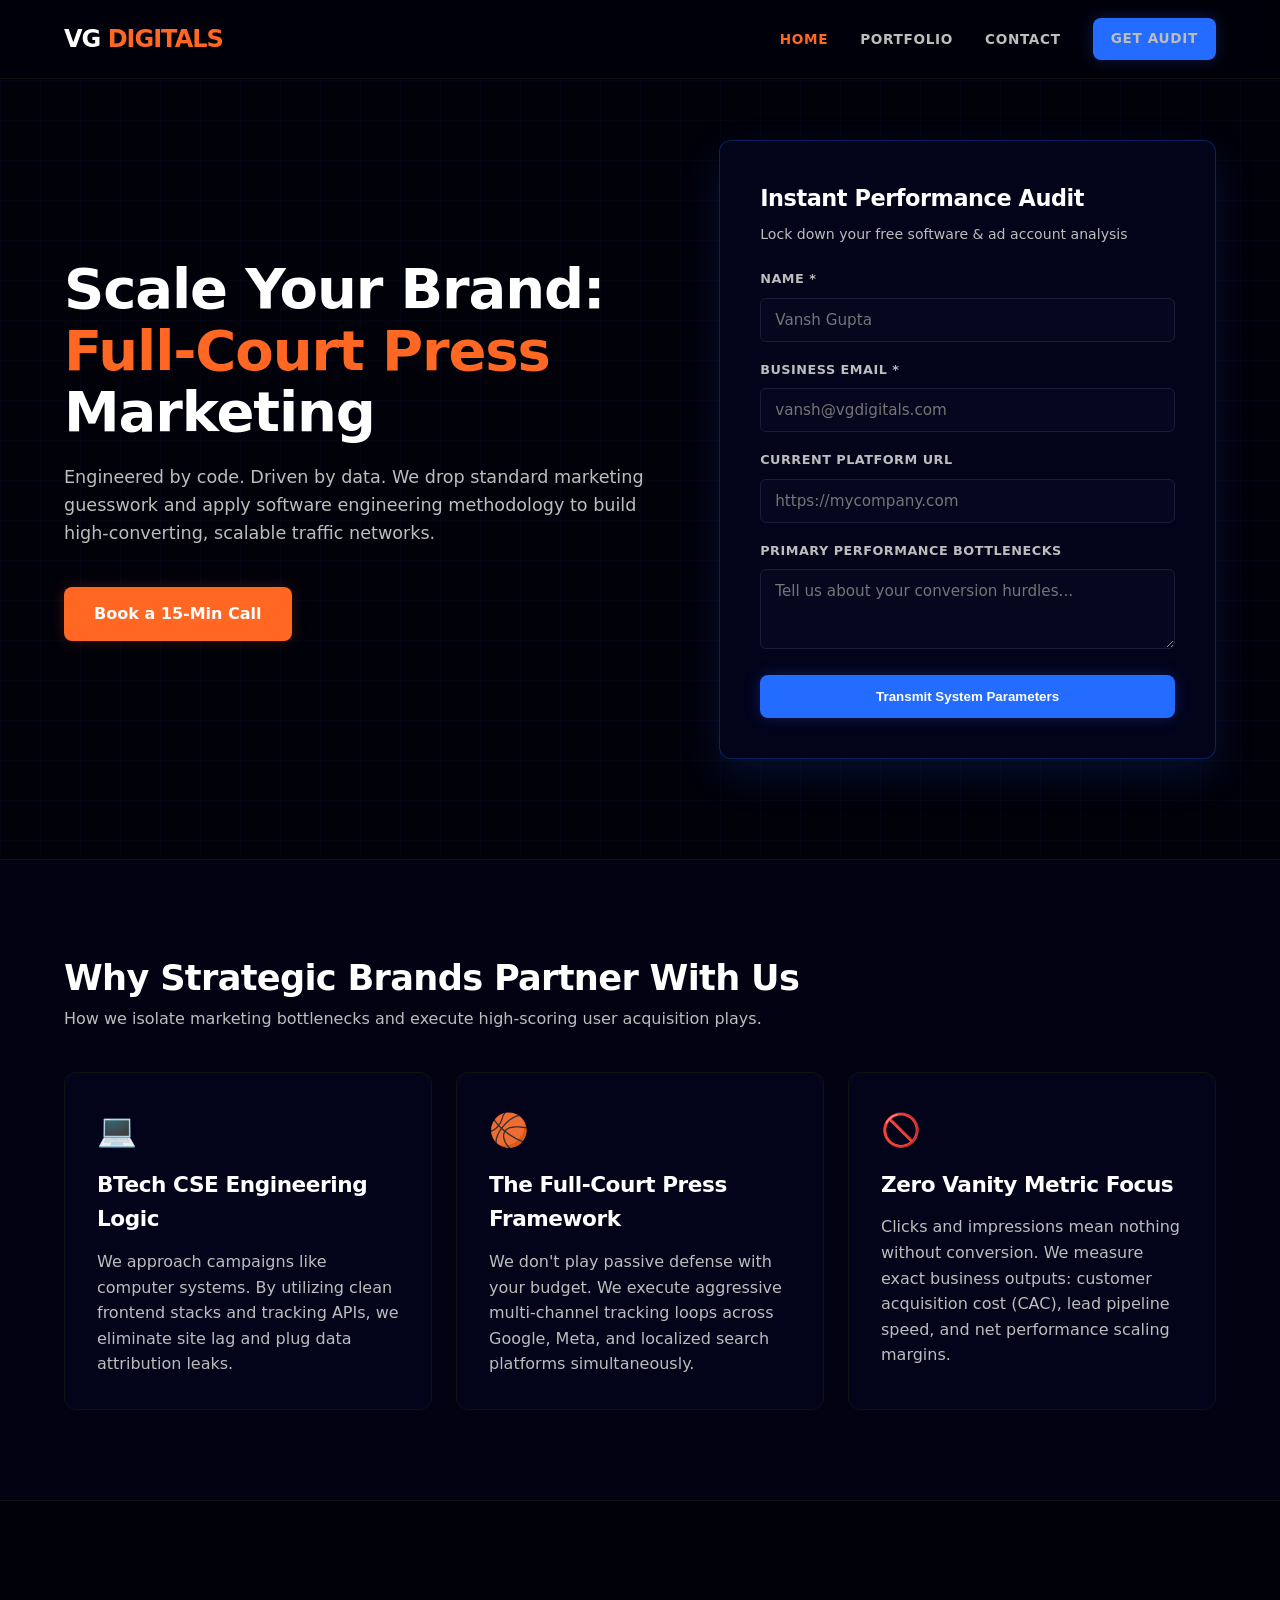
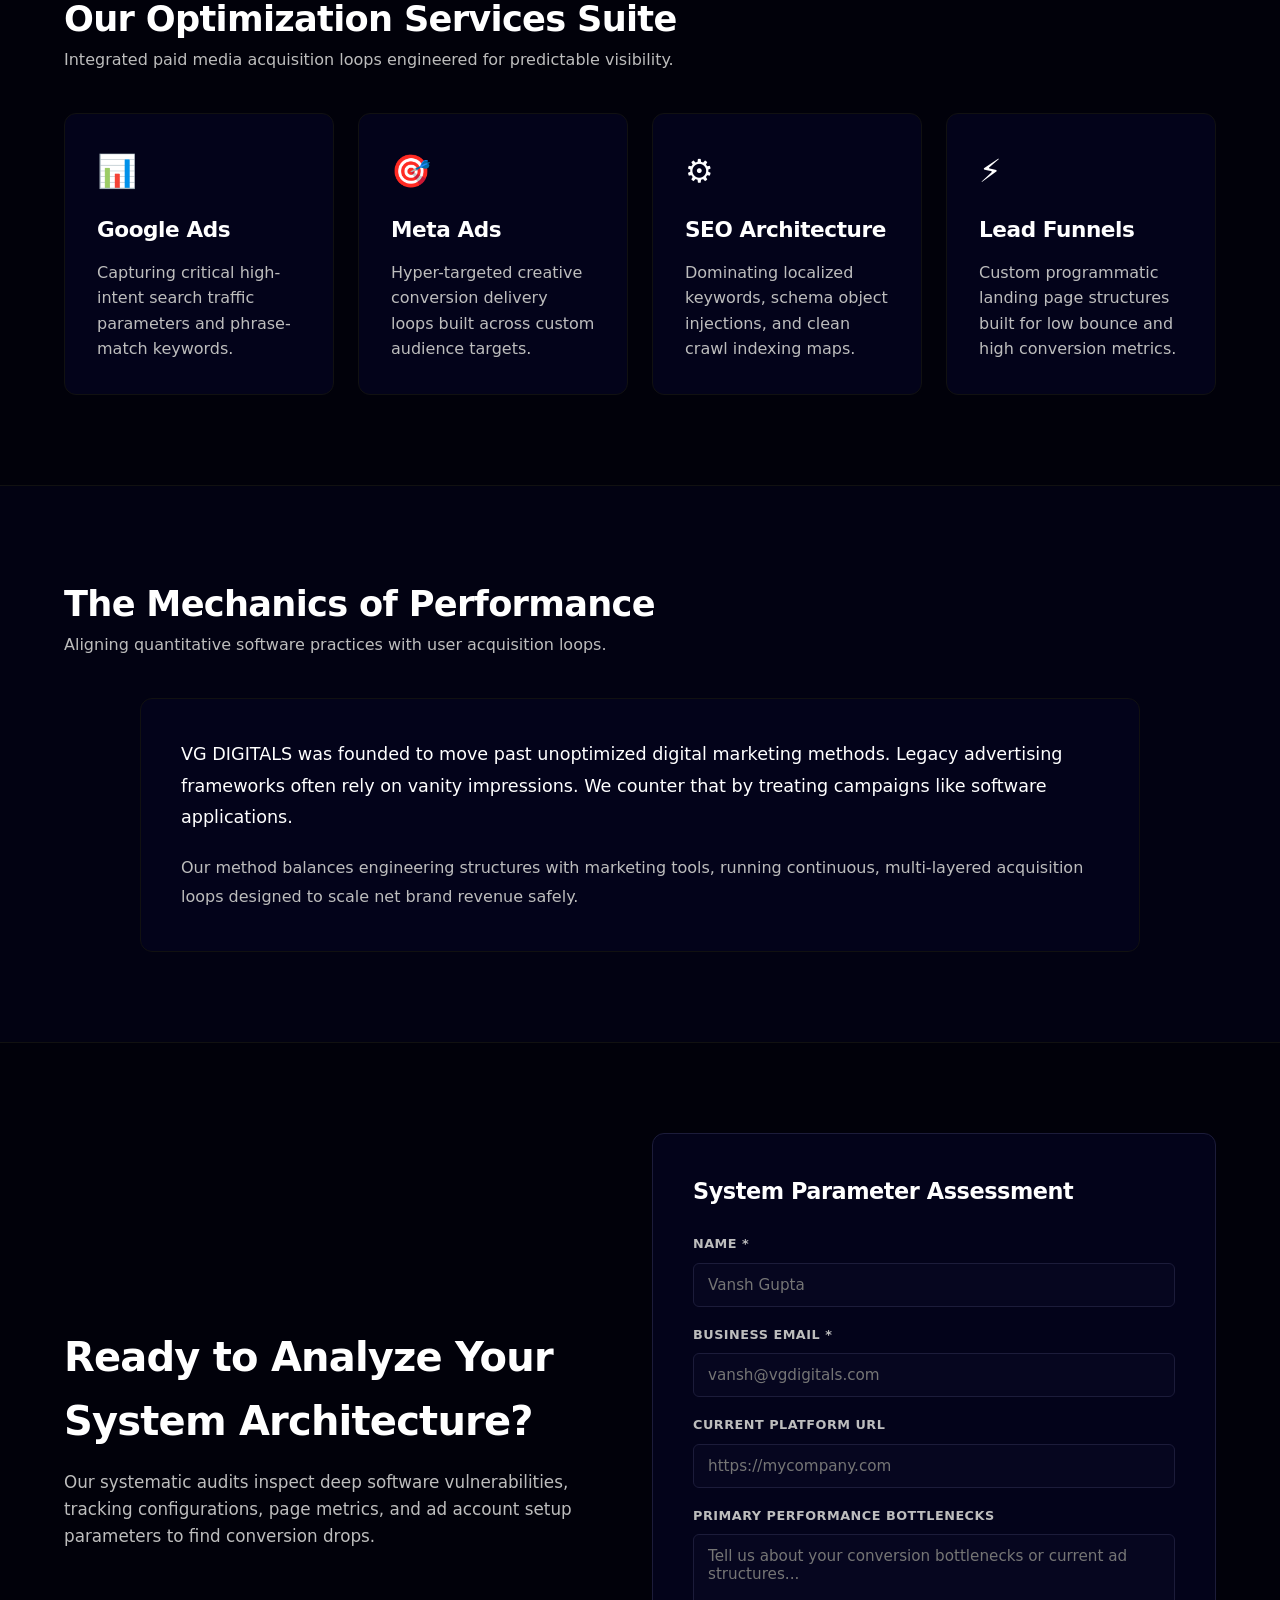
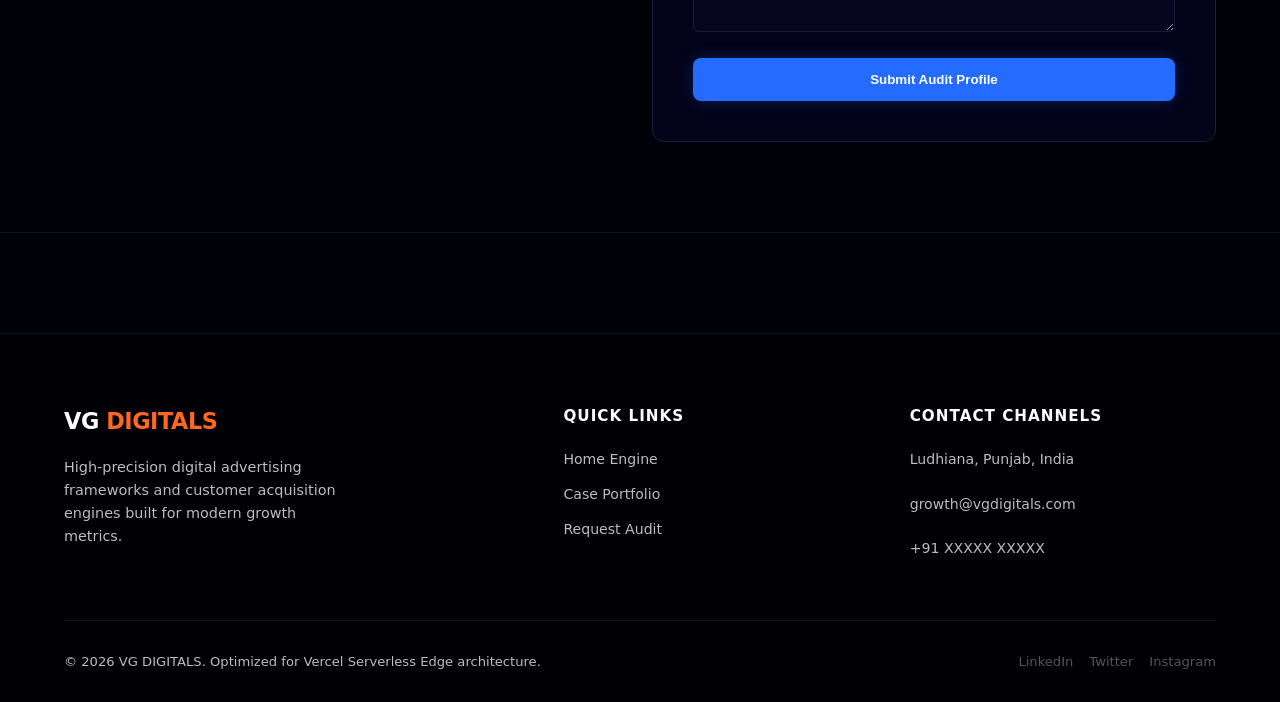
==== index.html @ b2f84795 "Initial file setup" ====
<!DOCTYPE html>
<html lang="en">
<head>
    <meta charset="UTF-8">
    <meta name="viewport" content="width=device-width, initial-scale=1.0">
    <title>VG DIGITALS | Performance Marketing & Engineering Specialists</title>
    <link rel="stylesheet" href="style.css">
</head>
<body>

    <header class="main-header">
        <div class="container navbar">
            <a href="index.html" class="logo">VG <span>DIGITALS</span></a>
            <nav>
                <ul class="nav-links">
                    <li><a href="index.html" class="active">HOME</a></li>
                    <li><a href="portfolio.html">PORTFOLIO</a></li>
                    <li><a href="contact.html">CONTACT</a></li>
                    <li><a href="contact.html" class="btn btn-primary" style="padding: 8px 16px;">GET AUDIT</a></li>
                </ul>
            </nav>
            <button class="burger-menu" aria-label="Toggle Navigation">
                <span></span><span></span><span></span>
            </button>
        </div>
    </header>

    <main class="hero-section">
        <div class="court-grid-lines"></div>
        <div class="container hero-grid">
            <div class="hero-text">
                <h1>Scale Your Brand: <span>Full-Court Press</span> Marketing</h1>
                <p>
                    Engineered by code. Driven by data. We drop standard marketing guesswork and apply software engineering methodology to build high-converting, scalable traffic networks.
                </p>
                <div class="hero-actions">
                    <a href="contact.html" class="btn btn-secondary">Book a 15-Min Call</a>
                </div>
            </div>
            
            <div class="form-box hero-form-card">
                <div class="form-header">
                    <h3>Instant Performance Audit</h3>
                    <p>Lock down your free software & ad account analysis</p>
                </div>
                <form action="#" method="POST" class="audit-form-element">
                    <div class="form-group">
                        <label>Name *</label>
                        <input type="text" required placeholder="Vansh Gupta">
                    </div>
                    <div class="form-group">
                        <label>Business Email *</label>
                        <input type="email" required placeholder="vansh@vgdigitals.com">
                    </div>
                    <div class="form-group">
                        <label>Current Platform URL</label>
                        <input type="url" placeholder="https://mycompany.com">
                    </div>
                    <div class="form-group">
                        <label>Primary Performance Bottlenecks</label>
                        <textarea rows="3" placeholder="Tell us about your conversion hurdles..."></textarea>
                    </div>
                    <button type="submit" class="btn btn-primary" style="width:100%;">Transmit System Parameters</button>
                </form>
            </div>
        </div>
    </main>

    <section class="home-overview-section">
        <div class="container">
            <div class="section-headline-block">
                <div>
                    <h2>Why Strategic Brands Partner With Us</h2>
                    <p>How we isolate marketing bottlenecks and execute high-scoring user acquisition plays.</p>
                </div>
            </div>
            <div class="grid-3">
                <div class="preview-card">
                    <div style="font-size:2rem; margin-bottom:12px;">💻</div>
                    <h3>BTech CSE Engineering Logic</h3>
                    <p>We approach campaigns like computer systems. By utilizing clean frontend stacks and tracking APIs, we eliminate site lag and plug data attribution leaks.</p>
                </div>
                <div class="preview-card">
                    <div style="font-size:2rem; margin-bottom:12px;">🏀</div>
                    <h3>The Full-Court Press Framework</h3>
                    <p>We don't play passive defense with your budget. We execute aggressive multi-channel tracking loops across Google, Meta, and localized search platforms simultaneously.</p>
                </div>
                <div class="preview-card">
                    <div style="font-size:2rem; margin-bottom:12px;">🚫</div>
                    <h3>Zero Vanity Metric Focus</h3>
                    <p>Clicks and impressions mean nothing without conversion. We measure exact business outputs: customer acquisition cost (CAC), lead pipeline speed, and net performance scaling margins.</p>
                </div>
            </div>
        </div>
    </section>

    <section class="home-overview-section" style="background-color: #01010A;">
        <div class="container">
            <div class="section-headline-block">
                <div>
                    <h2>Our Optimization Services Suite</h2>
                    <p>Integrated paid media acquisition loops engineered for predictable visibility.</p>
                </div>
            </div>
            <div class="grid-4">
                <div class="preview-card">
                    <div style="font-size: 2rem; margin-bottom: 16px;">📊</div>
                    <h3>Google Ads</h3>
                    <p>Capturing critical high-intent search traffic parameters and phrase-match keywords.</p>
                </div>
                <div class="preview-card">
                    <div style="font-size: 2rem; margin-bottom: 16px;">🎯</div>
                    <h3>Meta Ads</h3>
                    <p>Hyper-targeted creative conversion delivery loops built across custom audience targets.</p>
                </div>
                <div class="preview-card">
                    <div style="font-size: 2rem; margin-bottom: 16px;">⚙️</div>
                    <h3>SEO Architecture</h3>
                    <p>Dominating localized keywords, schema object injections, and clean crawl indexing maps.</p>
                </div>
                <div class="preview-card">
                    <div style="font-size: 2rem; margin-bottom: 16px;">⚡</div>
                    <h3>Lead Funnels</h3>
                    <p>Custom programmatic landing page structures built for low bounce and high conversion metrics.</p>
                </div>
            </div>
        </div>
    </section>

    <section class="home-overview-section">
        <div class="container">
            <div class="section-headline-block">
                <div>
                    <h2>The Mechanics of Performance</h2>
                    <p>Aligning quantitative software practices with user acquisition loops.</p>
                </div>
            </div>
            <div class="preview-card" style="max-width:1000px; margin:0 auto; padding:40px; line-height:1.8;">
                <p style="margin-bottom:20px; color:#fff; font-size:1.1rem;">VG DIGITALS was founded to move past unoptimized digital marketing methods. Legacy advertising frameworks often rely on vanity impressions. We counter that by treating campaigns like software applications.</p>
                <p style="margin-bottom:0;">Our method balances engineering structures with marketing tools, running continuous, multi-layered acquisition loops designed to scale net brand revenue safely.</p>
            </div>
        </div>
    </section>

    <section class="home-overview-section" style="background-color: #01010A; border-bottom: 1px solid #111;">
        <div class="container grid-2" style="align-items: center;">
            <div>
                <h2 style="font-size: 2.5rem; margin-bottom: 16px;">Ready to Analyze Your System Architecture?</h2>
                <p style="font-size: 1.05rem;">Our systematic audits inspect deep software vulnerabilities, tracking configurations, page metrics, and ad account setup parameters to find conversion drops.</p>
            </div>
            <div class="form-box">
                <div class="form-header" style="margin-bottom: 24px;">
                    <h3>System Parameter Assessment</h3>
                </div>
                <form action="#" method="POST" class="audit-form-element">
                    <div class="form-group"><label>Name *</label><input type="text" required placeholder="Vansh Gupta"></div>
                    <div class="form-group"><label>Business Email *</label><input type="email" required placeholder="vansh@vgdigitals.com"></div>
                    <div class="form-group"><label>Current Platform URL</label><input type="url" placeholder="https://mycompany.com"></div>
                    <div class="form-group"><label>Primary Performance Bottlenecks</label><textarea rows="4" placeholder="Tell us about your conversion bottlenecks or current ad structures..."></textarea></div>
                    <button type="submit" class="btn btn-primary" style="width:100%;">Submit Audit Profile</button>
                </form>
            </div>
        </div>
    </section>

    <footer class="main-footer">
        <div class="container">
            <div class="footer-grid">
                <div class="footer-brand">
                    <h3>VG <span>DIGITALS</span></h3>
                    <p>High-precision digital advertising frameworks and customer acquisition engines built for modern growth metrics.</p>
                </div>
                <div class="footer-col">
                    <h4>Quick Links</h4>
                    <ul>
                        <li><a href="index.html">Home Engine</a></li>
                        <li><a href="portfolio.html">Case Portfolio</a></li>
                        <li><a href="contact.html">Request Audit</a></li>
                    </ul>
                </div>
                <div class="footer-col">
                    <h4>Contact Channels</h4>
                    <ul class="footer-contact-info">
                        <li>Ludhiana, Punjab, India</li>
                        <li>growth@vgdigitals.com</li>
                        <li>+91 XXXXX XXXXX</li>
                    </ul>
                </div>
            </div>
            <div class="footer-bottom">
                <p>&copy; 2026 VG DIGITALS. Optimized for Vercel Serverless Edge architecture.</p>
                <div class="footer-socials">
                    <a href="#">LinkedIn</a>
                    <a href="#">Twitter</a>
                    <a href="#">Instagram</a>
                </div>
            </div>
        </div>
    </footer>

    <script src="script.js"></script>
</body>
</html>
---- style.css ----
/* --- VG DIGITALS | GLOBAL DESIGN SYSTEM & COURT GRID ARCHITECTURE --- */
*, *::before, *::after { box-sizing: border-box; margin: 0; padding: 0; }
html { font-size: 16px; scroll-behavior: smooth; }
body { 
    font-family: 'Inter', system-ui, -apple-system, sans-serif; 
    background-color: #01010A; 
    color: #FFFFFF; 
    line-height: 1.6; 
    overflow-x: hidden;
    padding-top: 80px;
}
.container { max-width: 1200px; margin: 0 auto; padding: 0 24px; }
ul { list-style: none; }
a { text-decoration: none; color: inherit; transition: all 0.3s ease; }

:root { 
    --primary-orange: #FF6723; 
    --primary-blue: #236CFF; 
    --dark-blue: #020212; 
    --light-gray: #BDBDBD; 
    --card-bg: #03031A; 
    --glow-orange: rgba(255, 103, 35, 0.2);
    --glow-blue: rgba(35, 108, 255, 0.25);
}

/* Global Typography & UI Controls */
h1, h2, h3, h4 { font-weight: 700; color: #fff; letter-spacing: -0.02em; }
.page-title { font-size: 2.8rem; text-align: center; margin-bottom: 10px; text-transform: uppercase; letter-spacing: -1px; }
.page-title span { color: var(--primary-orange); }
.page-subtitle { font-size: 1.1rem; text-align: center; color: var(--light-gray); margin-bottom: 50px; }
p { color: var(--light-gray); }

.btn { display: inline-flex; align-items: center; justify-content: center; padding: 12px 28px; border-radius: 8px; font-weight: 600; text-align: center; border: 2px solid transparent; transition: all 0.3s ease; cursor: pointer; }
.btn-primary { background-color: var(--primary-blue); color: #fff; box-shadow: 0 0 15px var(--glow-blue); }
.btn-primary:hover { background-color: transparent; border-color: var(--primary-blue); color: var(--primary-blue); transform: translateY(-2px); }
.btn-secondary { background-color: var(--primary-orange); color: #fff; box-shadow: 0 0 15px var(--glow-orange); }
.btn-secondary:hover { background-color: transparent; border-color: var(--primary-orange); color: var(--primary-orange); transform: translateY(-2px); }

/* Navigation Architecture */
.main-header { background-color: rgba(1, 1, 10, 0.9); padding: 18px 0; position: fixed; width: 100%; top: 0; left: 0; z-index: 1000; border-bottom: 1px solid #111; backdrop-filter: blur(10px); }
.navbar { display: flex; justify-content: space-between; align-items: center; }
.logo { font-size: 1.5rem; font-weight: 800; letter-spacing: -1px; }
.logo span { color: var(--primary-orange); }
.nav-links { display: flex; gap: 32px; align-items: center; }
.nav-links li a { font-size: 0.85rem; font-weight: 600; color: var(--light-gray); letter-spacing: 0.05em; }
.nav-links li a:hover, .nav-links li a.active { color: var(--primary-orange); }
.burger-menu { display: none; background: none; border: none; cursor: pointer; padding: 5px; z-index: 1001; }
.burger-menu span { display: block; width: 25px; height: 2px; background-color: #fff; margin: 6px 0; transition: 0.3s; }

/* Dynamic Layout Grids */
.grid-2 { display: grid; grid-template-columns: repeat(2, 1fr); gap: 24px; }
.grid-3 { display: grid; grid-template-columns: repeat(3, 1fr); gap: 24px; }
.grid-4 { display: grid; grid-template-columns: repeat(4, 1fr); gap: 24px; }

/* Interactive Structural Cards */
.preview-card { background-color: var(--card-bg); padding: 32px; border-radius: 12px; border: 1px solid #111; transition: all 0.3s ease; position: relative; overflow: hidden; }
.preview-card:hover { border-color: var(--primary-orange); transform: translateY(-4px); box-shadow: 0 10px 30px rgba(0,0,0,0.5); }
.preview-card h3 { font-size: 1.35rem; margin-bottom: 12px; }

/* Hero Layout & Grid Line Systems */
.hero-section { padding: 60px 0 100px; position: relative; min-height: 80vh; display: flex; align-items: center; }
.hero-grid { display: grid; grid-template-columns: 1.1fr 0.9fr; gap: 48px; align-items: center; }
.hero-text h1 { font-size: 3.5rem; line-height: 1.1; margin-bottom: 20px; }
.hero-text h1 span { color: var(--primary-orange); }
.hero-text p { margin-bottom: 40px; font-size: 1.1rem; }
.hero-actions { display: flex; gap: 16px; }

.court-grid-lines {
    position: absolute; top: 0; left: 0; width: 100%; height: 100%;
    background-image: linear-gradient(rgba(35, 108, 255, 0.03) 1px, transparent 1px), linear-gradient(90deg, rgba(35, 108, 255, 0.03) 1px, transparent 1px);
    background-size: 40px 40px; z-index: -1;
}

/* Embedded Form Box Modifications */
.form-box { background: var(--card-bg); padding: 40px; border-radius: 12px; border: 1px solid #1c1c3a; }
.hero-form-card { box-shadow: 0 15px 40px rgba(35, 108, 255, 0.15); border-color: rgba(35, 108, 255, 0.3); }
.form-header { margin-bottom: 24px; }
.form-header h3 { font-size: 1.4rem; margin-bottom: 6px; color: #fff; }
.form-header p { font-size: 0.88rem; color: var(--light-gray); }
.form-group { margin-bottom: 18px; }
.form-group label { display: block; font-size: 0.8rem; font-weight: 600; margin-bottom: 8px; color: var(--light-gray); text-transform: uppercase; letter-spacing: 0.5px; }
.form-group input, .form-group textarea { width: 100%; padding: 12px 14px; background: #06061f; border: 1px solid #1c1c3a; border-radius: 6px; color: #fff; font-family: inherit; font-size: 0.95rem; transition: all 0.3s; }
.form-group input:focus, .form-group textarea:focus { outline: none; border-color: var(--primary-orange); box-shadow: 0 0 10px rgba(255,103,35,0.2); }

/* Home Overview Context Sections */
.home-overview-section { padding: 90px 0; background-color: #020212; border-top: 1px solid #111; }
.section-headline-block { display: flex; justify-content: space-between; align-items: flex-end; margin-bottom: 40px; }
.section-headline-block h2 { font-size: 2.2rem; }

/* Portfolio Custom Grid Layouts */
.about-me-layout { display: grid; grid-template-columns: 0.8fr 1.2fr; gap: 48px; margin-top: 40px; }
.skills-container { margin-top: 24px; }
.skill-category { margin-bottom: 16px; }
.skill-category h4 { color: var(--primary-orange); font-size: 0.9rem; text-transform: uppercase; margin-bottom: 8px; }
.skill-tags { display: flex; flex-wrap: wrap; gap: 8px; }
.skill-tags span { background: #0A0A26; border: 1px solid #1c1c4a; padding: 6px 14px; border-radius: 6px; font-size: 0.82rem; font-weight: 500; color: #fff; }
.img-placeholder { width: 100%; height: 220px; background: linear-gradient(135deg, #050522 0%, #02020a 100%); display: flex; align-items: center; justify-content: center; font-size: 0.85rem; color: #555; border-bottom: 1px solid #111; font-weight: bold; text-transform: uppercase; }

/* --- GLOBAL FOOTER ARCHITECTURE --- */
.main-footer { background-color: #000005; padding: 70px 0 30px 0; border-top: 1px solid #111; margin-top: 100px; font-size: 0.9rem; }
.footer-grid { display: grid; grid-template-columns: 1.5fr 1fr 1fr; gap: 40px; padding-bottom: 50px; border-bottom: 1px solid #111; }
.footer-brand h3 { font-size: 1.4rem; margin-bottom: 16px; }
.footer-brand h3 span { color: var(--primary-orange); }
.footer-brand p { color: var(--light-gray); font-size: 0.9rem; max-width: 280px; }
.footer-col h4 { font-size: 0.95rem; text-transform: uppercase; letter-spacing: 1px; color: #fff; margin-bottom: 20px; font-weight: 600; }
.footer-col ul { display: flex; flex-direction: column; gap: 12px; }
.footer-col ul li a { color: var(--light-gray); font-size: 0.88rem; }
.footer-col ul li a:hover { color: var(--primary-orange); padding-left: 4px; }
.footer-contact-info li { color: var(--light-gray); font-size: 0.88rem; margin-bottom: 10px; }
.footer-bottom { padding-top: 30px; display: flex; justify-content: space-between; align-items: center; flex-wrap: wrap; gap: 16px; color: #555; font-size: 0.82rem; }
.footer-socials { display: flex; gap: 16px; }
.footer-socials a { color: #555; }
.footer-socials a:hover { color: var(--primary-orange); }

/* Responsive Media Breakdown */
@media (max-width: 968px) {
    .burger-menu { display: block; }
    .nav-links { display: none; flex-direction: column; position: fixed; top: 70px; left: 0; width: 100%; height: calc(100vh - 70px); background: #01010A; padding: 40px; gap: 30px; border-top: 1px solid #111; z-index: 999; }
    .nav-links.open { display: flex; }
    .hero-grid, .grid-4, .grid-3, .grid-2, .footer-grid, .about-me-layout { grid-template-columns: 1fr; gap: 32px; }
    .hero-text { text-align: center; }
    .hero-actions { justify-content: center; }
    .hero-text h1 { font-size: 2.5rem; }
}
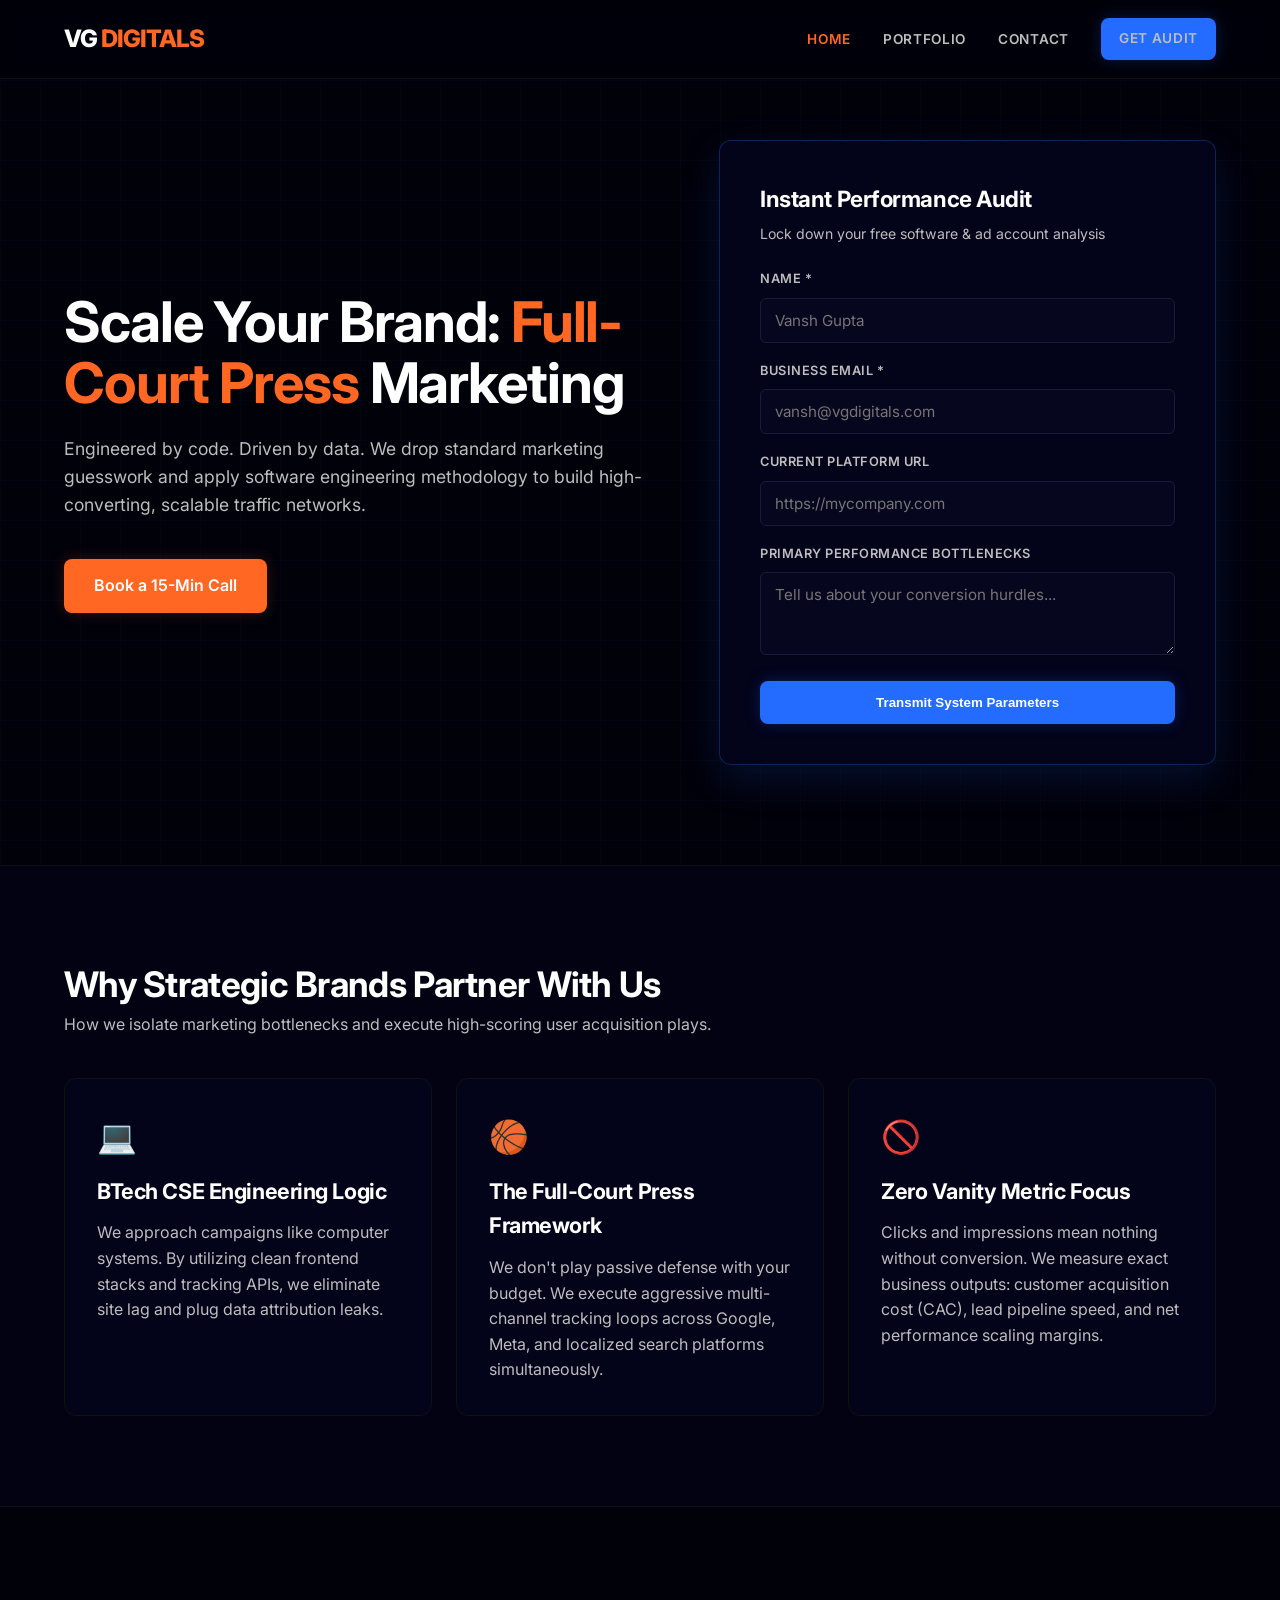
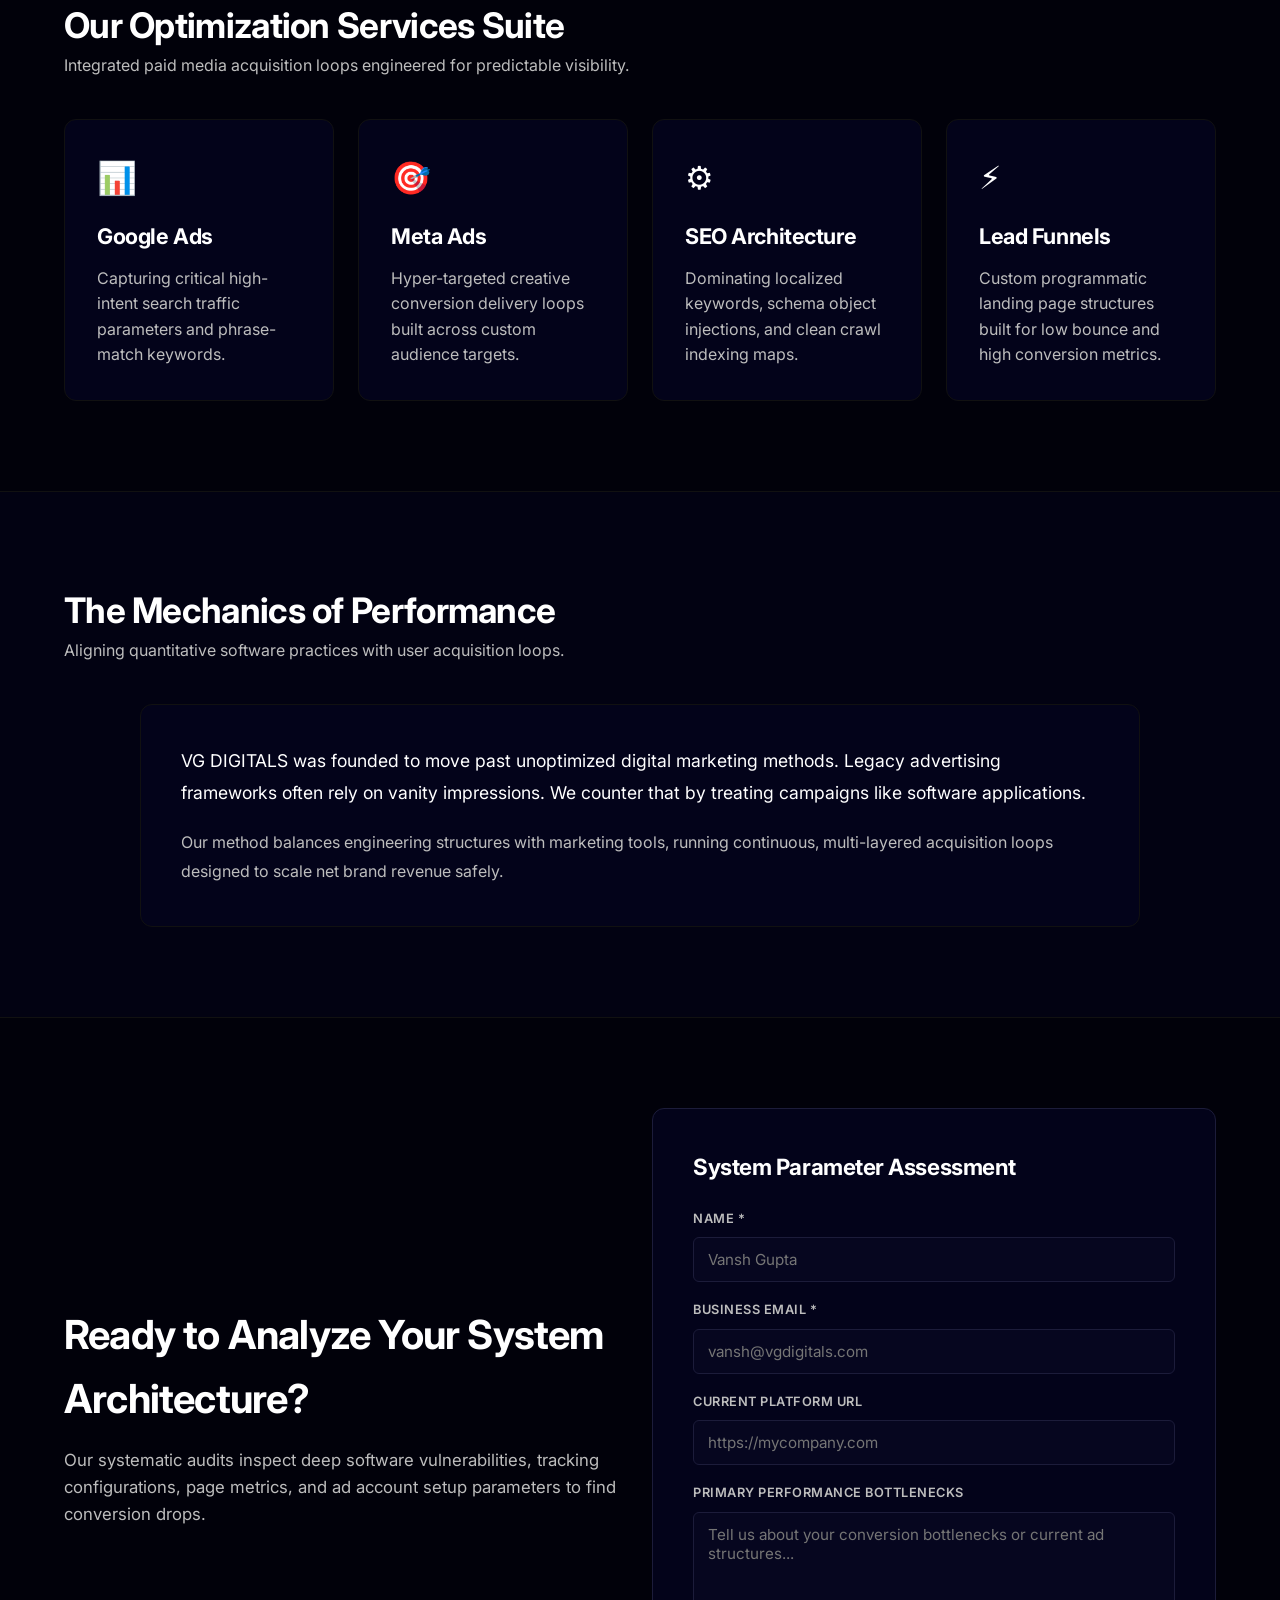
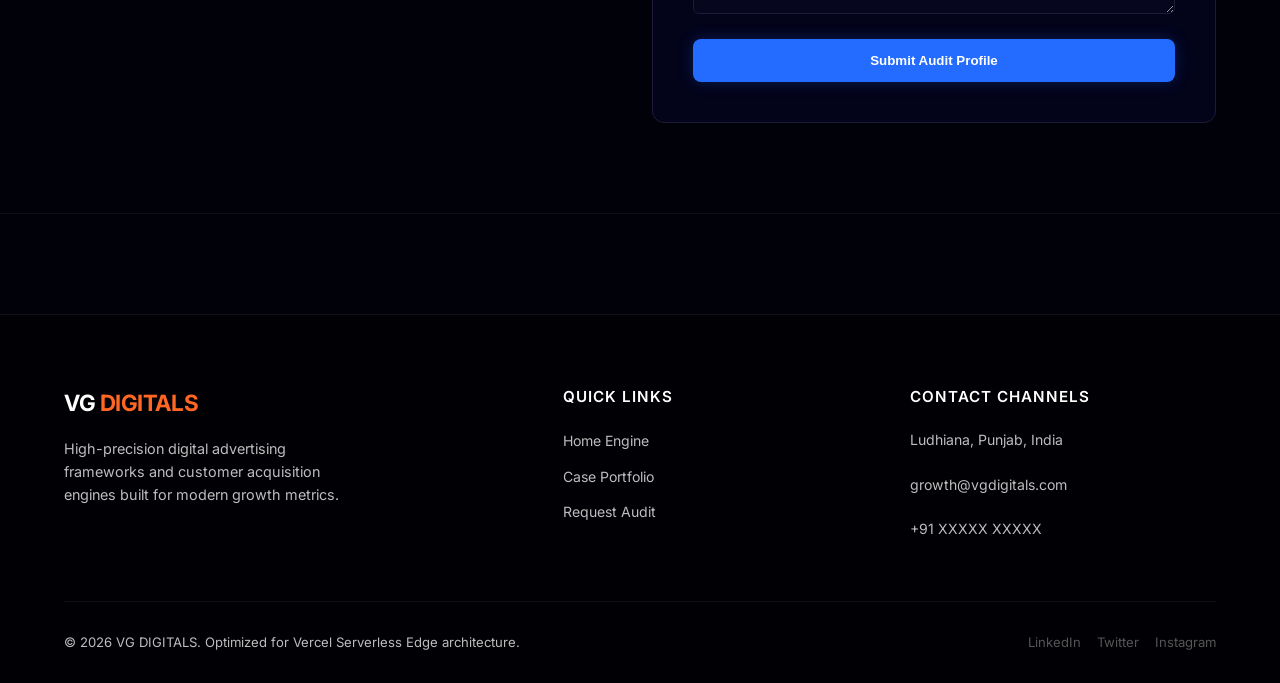
==== commit 1fd31864: "Update index.html" ====
--- a/index.html
+++ b/index.html
@@ -4,6 +4,24 @@
     <meta charset="UTF-8">
     <meta name="viewport" content="width=device-width, initial-scale=1.0">
     <title>VG DIGITALS | Performance Marketing & Engineering Specialists</title>
+    <meta name="description" content="VG DIGITALS delivers high-precision Google Ads, Meta Ads, Technical SEO, and Lead Gen funnels engineered with a BTech CSE mindset. Based in Ludhiana, Punjab.">
+    <meta name="keywords" content="performance marketing, Google Ads, Meta Ads, SEO, lead generation, digital marketing agency Ludhiana">
+    <meta name="author" content="Vansh Gupta — VG DIGITALS">
+    <meta name="robots" content="index, follow">
+    <link rel="canonical" href="https://vgdigitals.com/">
+    <meta property="og:type" content="website">
+    <meta property="og:title" content="VG DIGITALS | Full-Court Press Performance Marketing">
+    <meta property="og:description" content="Scale your brand with engineered ad systems, conversion funnels, and technical SEO. No vanity metrics — only results.">
+    <meta property="og:url" content="https://vgdigitals.com/">
+    <meta property="og:site_name" content="VG DIGITALS">
+    <meta property="og:locale" content="en_IN">
+    <meta name="twitter:card" content="summary_large_image">
+    <meta name="twitter:title" content="VG DIGITALS | Full-Court Press Performance Marketing">
+    <meta name="twitter:description" content="Scale your brand with engineered ad systems, conversion funnels, and technical SEO. No vanity metrics — only results.">
+    <script type="application/ld+json">{"@context":"https://schema.org","@type":"ProfessionalService","name":"VG DIGITALS","url":"https://vgdigitals.com","areaServed":"IN","address":{"@type":"PostalAddress","addressLocality":"Ludhiana","addressRegion":"Punjab","addressCountry":"IN"},"email":"growth@vgdigitals.com"}</script>
+    <link rel="preconnect" href="https://fonts.googleapis.com">
+    <link rel="preconnect" href="https://fonts.gstatic.com" crossorigin>
+    <link href="https://fonts.googleapis.com/css2?family=Inter:wght@400;500;600;700;800&display=swap" rel="stylesheet">
     <link rel="stylesheet" href="style.css">
 </head>
 <body>
@@ -200,4 +218,4 @@
 
     <script src="script.js"></script>
 </body>
-</html>+</html>
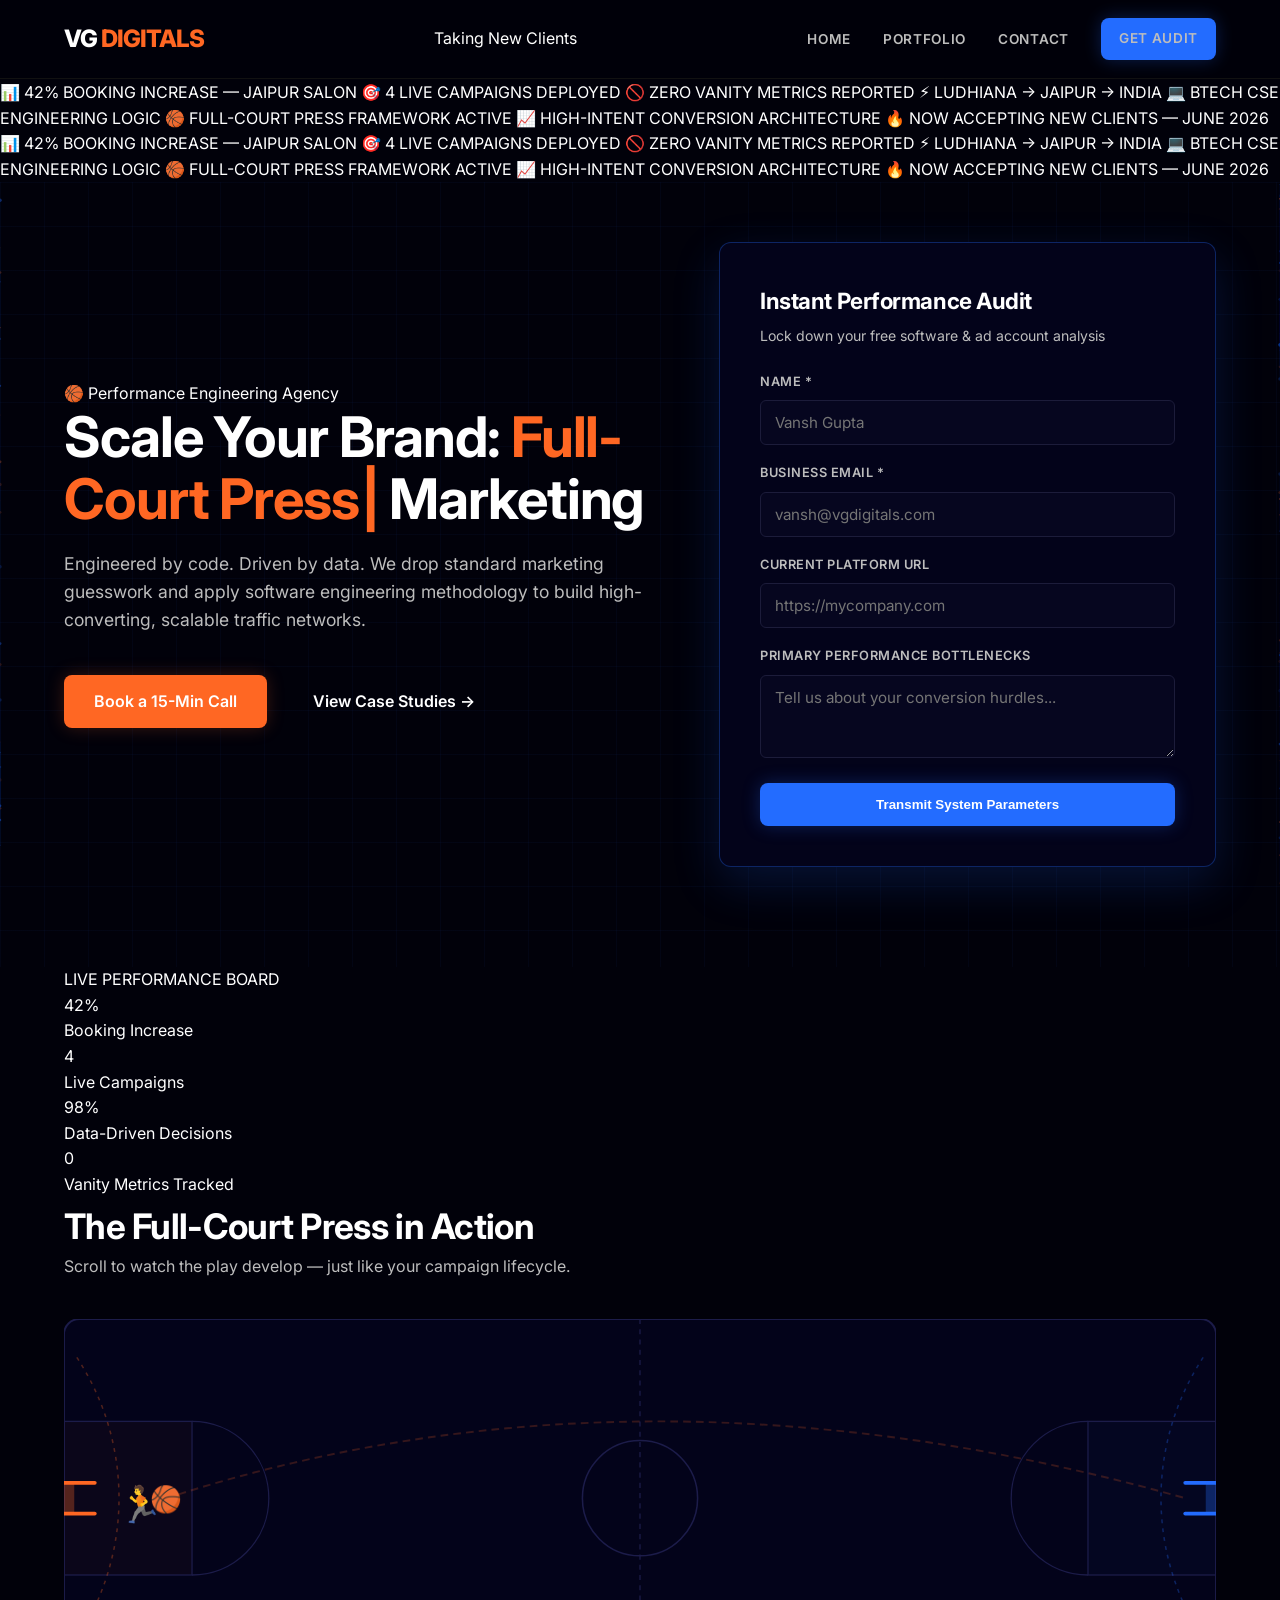
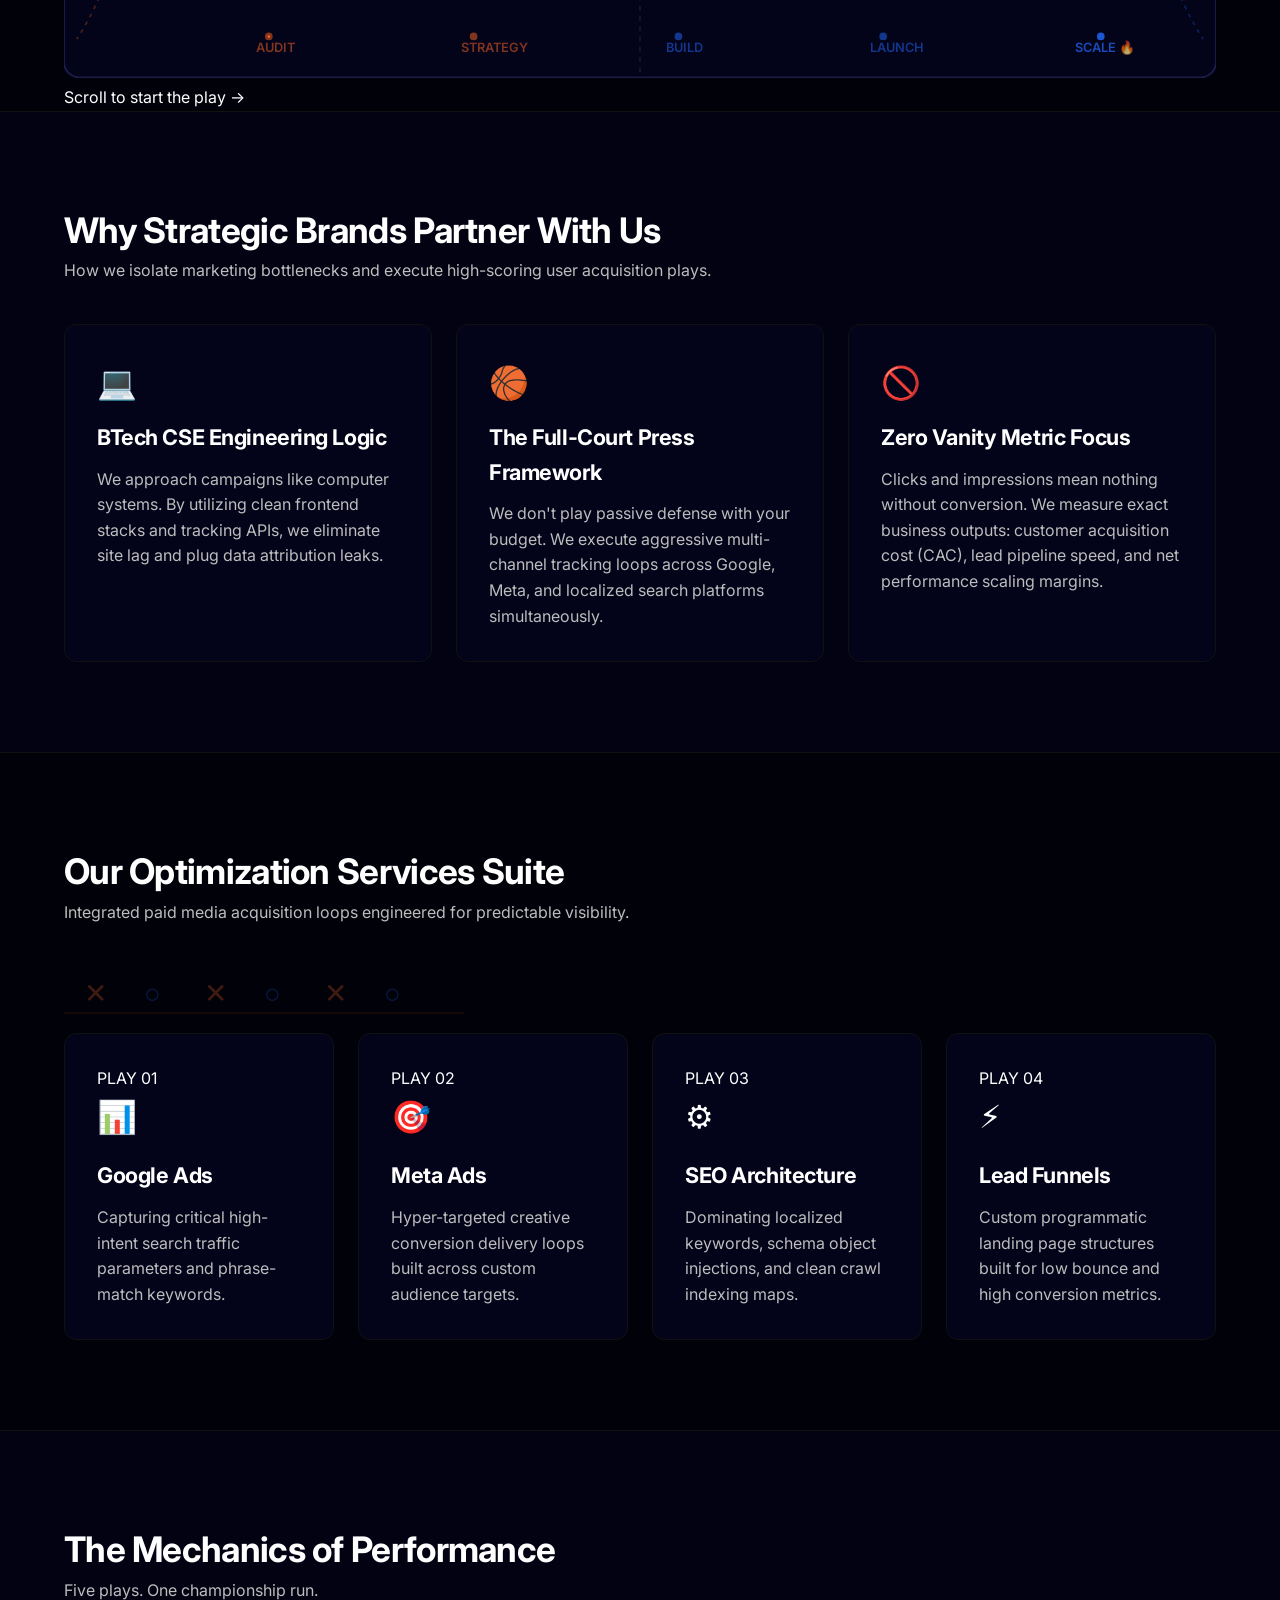
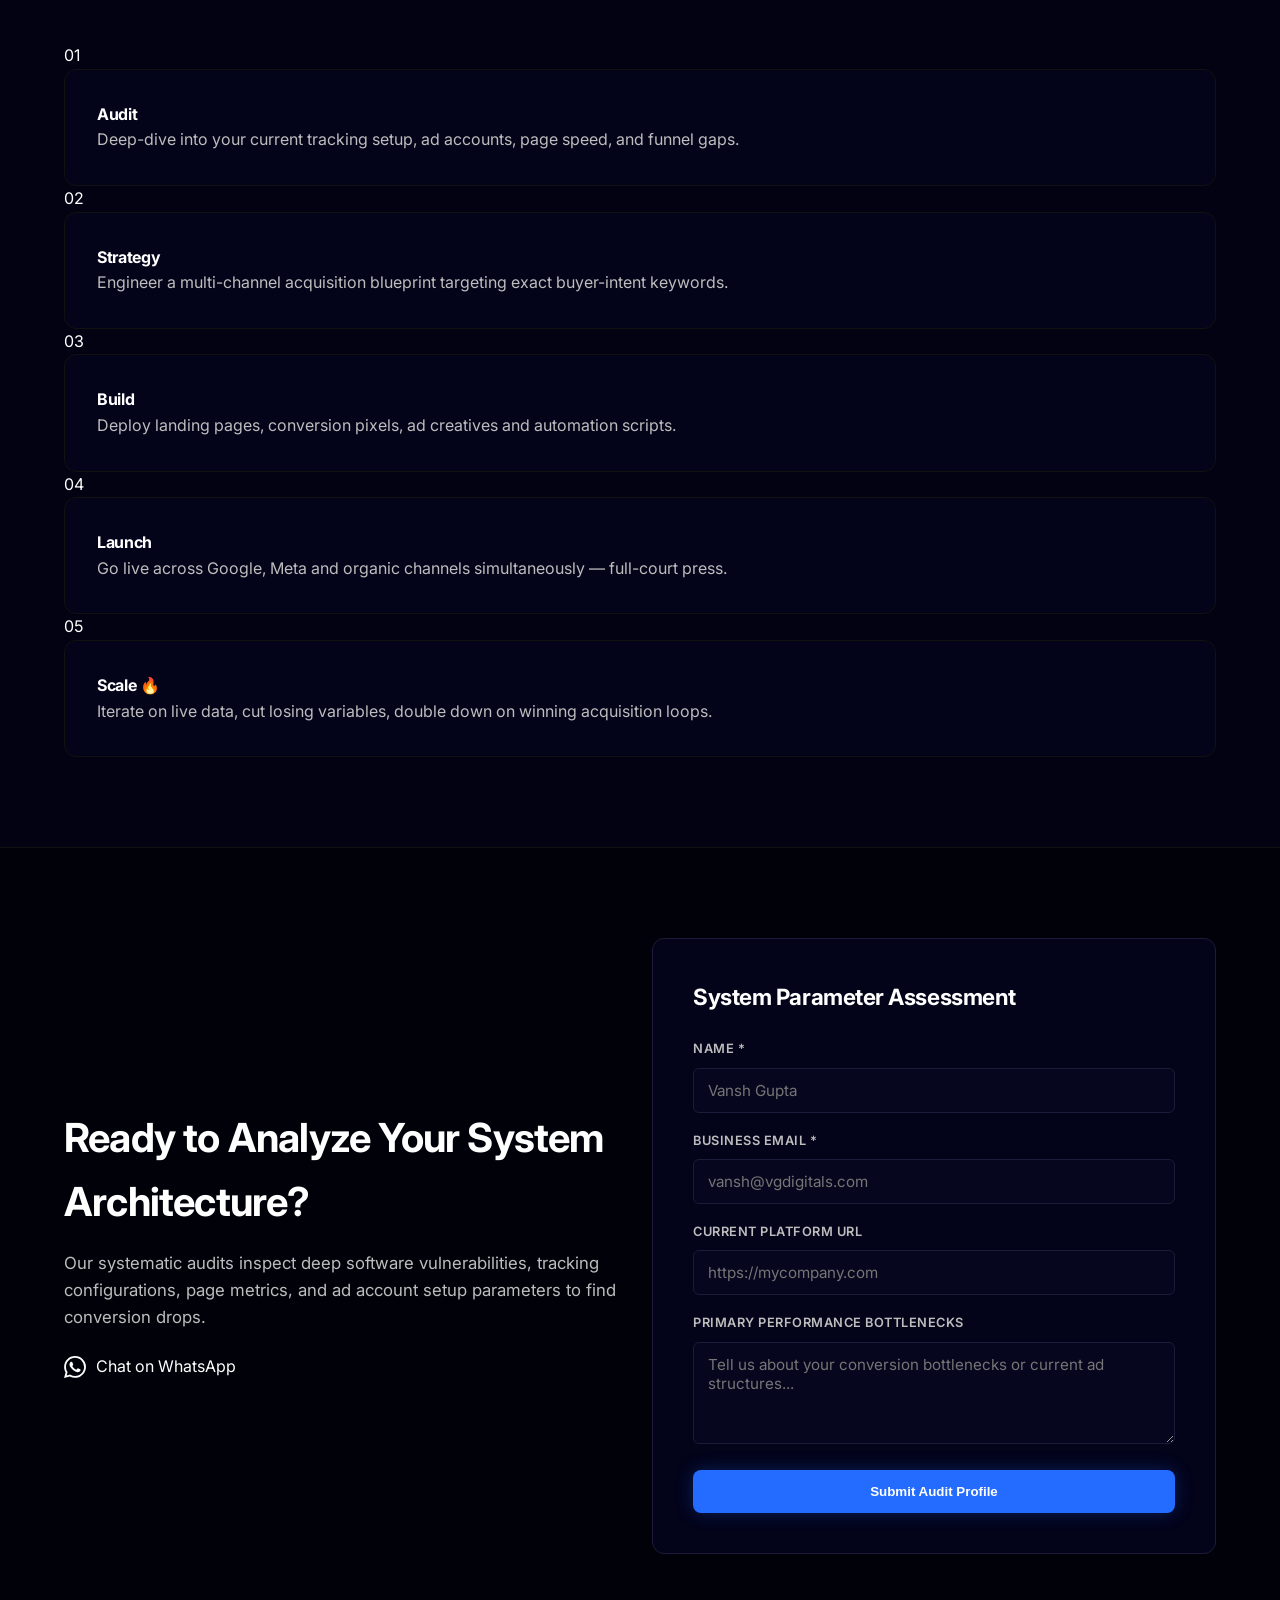
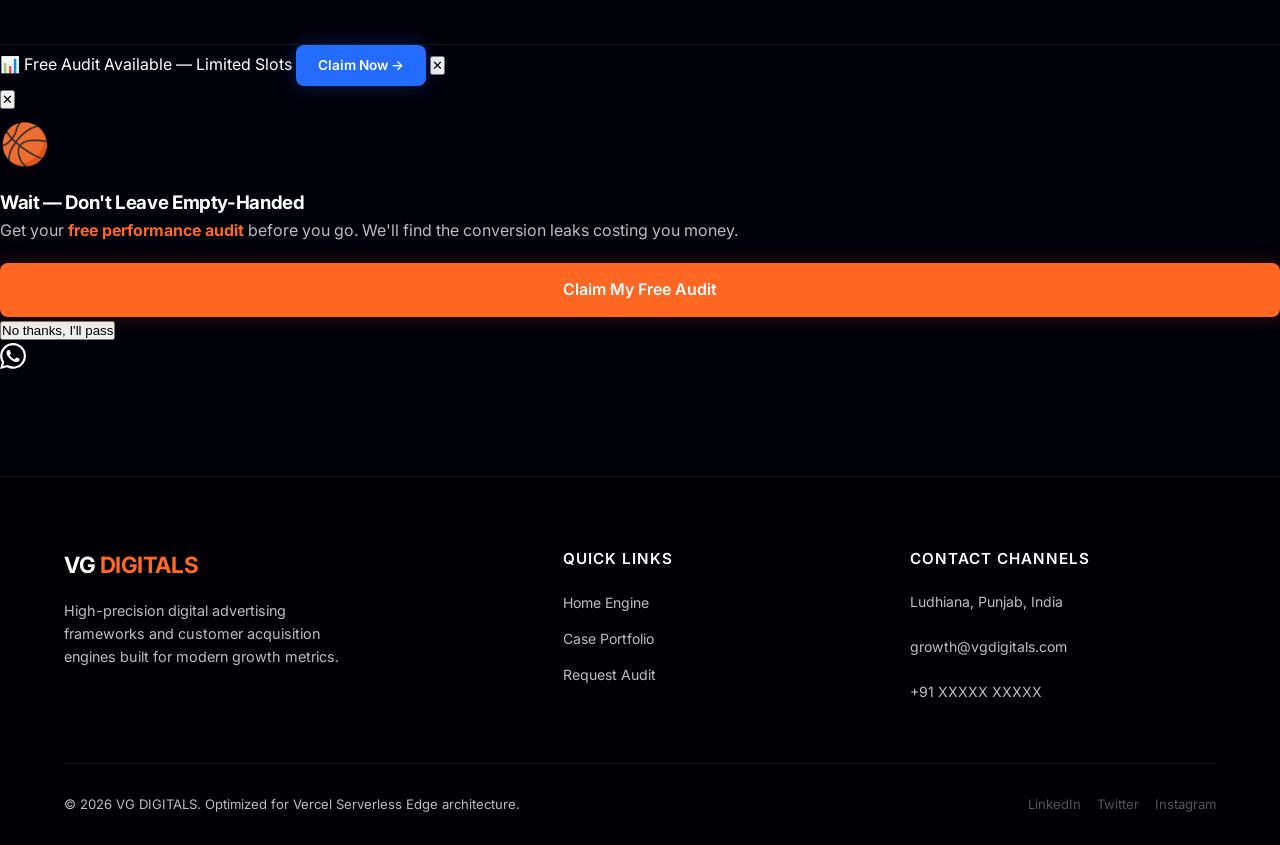
==== commit 6f61ed5b: "Update index.html" ====
--- a/index.html
+++ b/index.html
@@ -14,21 +14,48 @@
     <meta property="og:description" content="Scale your brand with engineered ad systems, conversion funnels, and technical SEO. No vanity metrics — only results.">
     <meta property="og:url" content="https://vgdigitals.com/">
     <meta property="og:site_name" content="VG DIGITALS">
-    <meta property="og:locale" content="en_IN">
     <meta name="twitter:card" content="summary_large_image">
     <meta name="twitter:title" content="VG DIGITALS | Full-Court Press Performance Marketing">
     <meta name="twitter:description" content="Scale your brand with engineered ad systems, conversion funnels, and technical SEO. No vanity metrics — only results.">
     <script type="application/ld+json">{"@context":"https://schema.org","@type":"ProfessionalService","name":"VG DIGITALS","url":"https://vgdigitals.com","areaServed":"IN","address":{"@type":"PostalAddress","addressLocality":"Ludhiana","addressRegion":"Punjab","addressCountry":"IN"},"email":"growth@vgdigitals.com"}</script>
     <link rel="preconnect" href="https://fonts.googleapis.com">
     <link rel="preconnect" href="https://fonts.gstatic.com" crossorigin>
-    <link href="https://fonts.googleapis.com/css2?family=Inter:wght@400;500;600;700;800&display=swap" rel="stylesheet">
+    <link href="https://fonts.googleapis.com/css2?family=Inter:wght@400;500;600;700;800&family=Space+Grotesk:wght@700;800&display=swap" rel="stylesheet">
     <link rel="stylesheet" href="style.css">
 </head>
 <body>
 
+    <!-- Custom cursor -->
+    <div class="custom-cursor"></div>
+    <div class="custom-cursor-trail"></div>
+
+    <!-- Stats ticker strip -->
+    <div class="ticker-wrap">
+        <div class="ticker-track">
+            <span>📊 42% BOOKING INCREASE — JAIPUR SALON</span>
+            <span>🎯 4 LIVE CAMPAIGNS DEPLOYED</span>
+            <span>🚫 ZERO VANITY METRICS REPORTED</span>
+            <span>⚡ LUDHIANA → JAIPUR → INDIA</span>
+            <span>💻 BTECH CSE ENGINEERING LOGIC</span>
+            <span>🏀 FULL-COURT PRESS FRAMEWORK ACTIVE</span>
+            <span>📈 HIGH-INTENT CONVERSION ARCHITECTURE</span>
+            <span>🔥 NOW ACCEPTING NEW CLIENTS — JUNE 2026</span>
+            <span>📊 42% BOOKING INCREASE — JAIPUR SALON</span>
+            <span>🎯 4 LIVE CAMPAIGNS DEPLOYED</span>
+            <span>🚫 ZERO VANITY METRICS REPORTED</span>
+            <span>⚡ LUDHIANA → JAIPUR → INDIA</span>
+            <span>💻 BTECH CSE ENGINEERING LOGIC</span>
+            <span>🏀 FULL-COURT PRESS FRAMEWORK ACTIVE</span>
+            <span>📈 HIGH-INTENT CONVERSION ARCHITECTURE</span>
+            <span>🔥 NOW ACCEPTING NEW CLIENTS — JUNE 2026</span>
+        </div>
+    </div>
+
     <header class="main-header">
         <div class="container navbar">
             <a href="index.html" class="logo">VG <span>DIGITALS</span></a>
+            <!-- Available badge -->
+            <div class="available-badge"><span class="badge-dot"></span>Taking New Clients</div>
             <nav>
                 <ul class="nav-links">
                     <li><a href="index.html" class="active">HOME</a></li>
@@ -43,19 +70,40 @@
         </div>
     </header>
 
-    <main class="hero-section">
+    <!-- HERO -->
+    <main class="hero-section" id="hero">
         <div class="court-grid-lines"></div>
+        <!-- Basketball court SVG overlay -->
+        <div class="court-svg-overlay">
+            <svg viewBox="0 0 1200 600" xmlns="http://www.w3.org/2000/svg" preserveAspectRatio="xMidYMid slice">
+                <!-- center circle -->
+                <circle cx="600" cy="300" r="80" fill="none" stroke="rgba(35,108,255,0.06)" stroke-width="1.5"/>
+                <circle cx="600" cy="300" r="4"  fill="rgba(35,108,255,0.12)"/>
+                <!-- center line -->
+                <line x1="600" y1="0" x2="600" y2="600" stroke="rgba(35,108,255,0.05)" stroke-width="1"/>
+                <!-- left key -->
+                <rect x="0" y="190" width="160" height="220" fill="none" stroke="rgba(255,103,35,0.06)" stroke-width="1.5"/>
+                <semicircle/>
+                <path d="M 0,300 A 80,80 0 0,1 160,300" fill="none" stroke="rgba(255,103,35,0.06)" stroke-width="1.5"/>
+                <!-- right key -->
+                <rect x="1040" y="190" width="160" height="220" fill="none" stroke="rgba(255,103,35,0.06)" stroke-width="1.5"/>
+                <path d="M 1200,300 A 80,80 0 0,0 1040,300" fill="none" stroke="rgba(255,103,35,0.06)" stroke-width="1.5"/>
+                <!-- 3-point arcs -->
+                <path d="M 20,120 A 320,320 0 0,1 20,480" fill="none" stroke="rgba(35,108,255,0.05)" stroke-width="1.5"/>
+                <path d="M 1180,120 A 320,320 0 0,0 1180,480" fill="none" stroke="rgba(35,108,255,0.05)" stroke-width="1.5"/>
+            </svg>
+        </div>
         <div class="container hero-grid">
             <div class="hero-text">
-                <h1>Scale Your Brand: <span>Full-Court Press</span> Marketing</h1>
-                <p>
-                    Engineered by code. Driven by data. We drop standard marketing guesswork and apply software engineering methodology to build high-converting, scalable traffic networks.
-                </p>
+                <div class="hero-eyebrow">🏀 Performance Engineering Agency</div>
+                <h1>Scale Your Brand: <span class="typing-text">Full-Court Press</span> Marketing</h1>
+                <p>Engineered by code. Driven by data. We drop standard marketing guesswork and apply software engineering methodology to build high-converting, scalable traffic networks.</p>
                 <div class="hero-actions">
-                    <a href="contact.html" class="btn btn-secondary">Book a 15-Min Call</a>
-                </div>
-            </div>
-            
+                    <a href="contact.html" class="btn btn-secondary mag-btn">Book a 15-Min Call</a>
+                    <a href="portfolio.html" class="btn btn-ghost mag-btn">View Case Studies →</a>
+                </div>
+            </div>
+
             <div class="form-box hero-form-card">
                 <div class="form-header">
                     <h3>Instant Performance Audit</h3>
@@ -84,6 +132,99 @@
         </div>
     </main>
 
+    <!-- SCOREBOARD STATS STRIP -->
+    <section class="scoreboard-section">
+        <div class="container">
+            <div class="scoreboard-wrap">
+                <div class="scoreboard-label">LIVE PERFORMANCE BOARD</div>
+                <div class="scoreboard-grid">
+                    <div class="score-stat">
+                        <div class="score-num led-text" data-count="42" data-suffix="%">0%</div>
+                        <div class="score-label">Booking Increase</div>
+                    </div>
+                    <div class="score-divider"></div>
+                    <div class="score-stat">
+                        <div class="score-num led-text" data-count="4" data-suffix="">0</div>
+                        <div class="score-label">Live Campaigns</div>
+                    </div>
+                    <div class="score-divider"></div>
+                    <div class="score-stat">
+                        <div class="score-num led-text" data-count="100" data-suffix="%">0%</div>
+                        <div class="score-label">Data-Driven Decisions</div>
+                    </div>
+                    <div class="score-divider"></div>
+                    <div class="score-stat">
+                        <div class="score-num led-text" data-count="0" data-suffix="">0</div>
+                        <div class="score-label">Vanity Metrics Tracked</div>
+                    </div>
+                </div>
+            </div>
+        </div>
+    </section>
+
+    <!-- SCROLL BASKETBALL ANIMATION -->
+    <section class="basketball-animation-section">
+        <div class="container">
+            <div class="section-headline-block">
+                <div>
+                    <h2>The Full-Court Press in Action</h2>
+                    <p>Scroll to watch the play develop — just like your campaign lifecycle.</p>
+                </div>
+            </div>
+            <div class="bball-court-container" id="bball-court">
+                <svg id="bball-svg" viewBox="0 0 900 280" xmlns="http://www.w3.org/2000/svg">
+                    <!-- court floor -->
+                    <rect x="0" y="0" width="900" height="280" rx="12" fill="#03031A" stroke="#1c1c4a" stroke-width="1.5"/>
+                    <!-- half court line -->
+                    <line x1="450" y1="0" x2="450" y2="280" stroke="#1c1c4a" stroke-width="1" stroke-dasharray="4,4"/>
+                    <!-- center circle -->
+                    <circle cx="450" cy="140" r="45" fill="none" stroke="#1c1c4a" stroke-width="1.2"/>
+                    <!-- left key -->
+                    <rect x="0" y="80" width="100" height="120" fill="rgba(255,103,35,0.03)" stroke="#1c1c4a" stroke-width="1"/>
+                    <path d="M 100,80 A 60,60 0 0,1 100,200" fill="none" stroke="#1c1c4a" stroke-width="1"/>
+                    <!-- right key -->
+                    <rect x="800" y="80" width="100" height="120" fill="rgba(35,108,255,0.03)" stroke="#1c1c4a" stroke-width="1"/>
+                    <path d="M 800,80 A 60,60 0 0,0 800,200" fill="none" stroke="#1c1c4a" stroke-width="1"/>
+                    <!-- 3pt arcs -->
+                    <path d="M 10,30 A 200,200 0 0,1 10,250" fill="none" stroke="rgba(255,103,35,0.3)" stroke-width="1.2" stroke-dasharray="3,4"/>
+                    <path d="M 890,30 A 200,200 0 0,0 890,250" fill="none" stroke="rgba(35,108,255,0.3)" stroke-width="1.2" stroke-dasharray="3,4"/>
+                    <!-- left rim -->
+                    <line x1="0" y1="128" x2="24" y2="128" stroke="#FF6723" stroke-width="3" stroke-linecap="round"/>
+                    <line x1="0" y1="152" x2="24" y2="152" stroke="#FF6723" stroke-width="3" stroke-linecap="round"/>
+                    <rect x="0" y="128" width="8" height="24" fill="rgba(255,103,35,0.3)" rx="1"/>
+                    <!-- right rim (target) -->
+                    <line x1="876" y1="128" x2="900" y2="128" stroke="#236CFF" stroke-width="3" stroke-linecap="round"/>
+                    <line x1="876" y1="152" x2="900" y2="152" stroke="#236CFF" stroke-width="3" stroke-linecap="round"/>
+                    <rect x="892" y="128" width="8" height="24" fill="rgba(35,108,255,0.3)" rx="1"/>
+                    <!-- ball arc path (dashed) -->
+                    <path id="bball-arc-path" d="M 80,140 Q 450,20 876,140" fill="none" stroke="rgba(255,103,35,0.2)" stroke-width="1.5" stroke-dasharray="6,4"/>
+                    <!-- player emoji -->
+                    <text id="bball-player" x="60" y="155" font-size="28" text-anchor="middle">🏃</text>
+                    <!-- ball emoji -->
+                    <text id="bball-ball" x="80" y="148" font-size="20" text-anchor="middle">🏀</text>
+                    <!-- phase labels -->
+                    <text x="150" y="260" font-size="10" fill="rgba(255,103,35,0.5)" font-family="Inter,sans-serif" font-weight="600">AUDIT</text>
+                    <text x="310" y="260" font-size="10" fill="rgba(255,103,35,0.5)" font-family="Inter,sans-serif" font-weight="600">STRATEGY</text>
+                    <text x="470" y="260" font-size="10" fill="rgba(35,108,255,0.5)" font-family="Inter,sans-serif" font-weight="600">BUILD</text>
+                    <text x="630" y="260" font-size="10" fill="rgba(35,108,255,0.5)" font-family="Inter,sans-serif" font-weight="600">LAUNCH</text>
+                    <text x="790" y="260" font-size="10" fill="rgba(35,108,255,0.7)" font-family="Inter,sans-serif" font-weight="600">SCALE 🔥</text>
+                    <!-- phase dots -->
+                    <circle cx="160" cy="248" r="3" fill="rgba(255,103,35,0.5)"/>
+                    <circle cx="320" cy="248" r="3" fill="rgba(255,103,35,0.5)"/>
+                    <circle cx="480" cy="248" r="3" fill="rgba(35,108,255,0.5)"/>
+                    <circle cx="640" cy="248" r="3" fill="rgba(35,108,255,0.5)"/>
+                    <circle cx="810" cy="248" r="3" fill="rgba(35,108,255,0.8)"/>
+                    <!-- progress line -->
+                    <line id="bball-progress-line" x1="160" y1="248" x2="160" y2="248" stroke="var(--primary-orange)" stroke-width="2" stroke-linecap="round"/>
+                    <!-- score popup -->
+                    <text id="bball-score" x="876" y="110" font-size="22" text-anchor="middle" fill="#4fffaa" opacity="0">🔥 SCORE!</text>
+                </svg>
+                <div class="bball-phase-label" id="bball-phase">Scroll to start the play →</div>
+            </div>
+        </div>
+    </section>
+
+    <!-- WHY US -->
     <section class="home-overview-section">
         <div class="container">
             <div class="section-headline-block">
@@ -112,7 +253,8 @@
         </div>
     </section>
 
-    <section class="home-overview-section" style="background-color: #01010A;">
+    <!-- SERVICES — PLAYBOOK STYLE -->
+    <section class="home-overview-section playbook-section" style="background-color: #01010A;">
         <div class="container">
             <div class="section-headline-block">
                 <div>
@@ -120,23 +262,39 @@
                     <p>Integrated paid media acquisition loops engineered for predictable visibility.</p>
                 </div>
             </div>
+            <!-- Playbook X's & O's header -->
+            <div class="playbook-header">
+                <svg viewBox="0 0 400 60" xmlns="http://www.w3.org/2000/svg" width="400" height="60">
+                    <text x="20"  y="38" font-size="28" fill="rgba(255,103,35,0.25)" font-family="monospace">✕</text>
+                    <text x="80"  y="38" font-size="28" fill="rgba(35,108,255,0.25)" font-family="monospace">○</text>
+                    <text x="140" y="38" font-size="28" fill="rgba(255,103,35,0.25)" font-family="monospace">✕</text>
+                    <text x="200" y="38" font-size="28" fill="rgba(35,108,255,0.25)" font-family="monospace">○</text>
+                    <text x="260" y="38" font-size="28" fill="rgba(255,103,35,0.25)" font-family="monospace">✕</text>
+                    <text x="320" y="38" font-size="28" fill="rgba(35,108,255,0.25)" font-family="monospace">○</text>
+                    <line x1="0" y1="48" x2="400" y2="48" stroke="rgba(255,103,35,0.15)" stroke-width="1"/>
+                </svg>
+            </div>
             <div class="grid-4">
-                <div class="preview-card">
+                <div class="preview-card playbook-card">
+                    <div class="play-number">PLAY 01</div>
                     <div style="font-size: 2rem; margin-bottom: 16px;">📊</div>
                     <h3>Google Ads</h3>
                     <p>Capturing critical high-intent search traffic parameters and phrase-match keywords.</p>
                 </div>
-                <div class="preview-card">
+                <div class="preview-card playbook-card">
+                    <div class="play-number">PLAY 02</div>
                     <div style="font-size: 2rem; margin-bottom: 16px;">🎯</div>
                     <h3>Meta Ads</h3>
                     <p>Hyper-targeted creative conversion delivery loops built across custom audience targets.</p>
                 </div>
-                <div class="preview-card">
+                <div class="preview-card playbook-card">
+                    <div class="play-number">PLAY 03</div>
                     <div style="font-size: 2rem; margin-bottom: 16px;">⚙️</div>
                     <h3>SEO Architecture</h3>
                     <p>Dominating localized keywords, schema object injections, and clean crawl indexing maps.</p>
                 </div>
-                <div class="preview-card">
+                <div class="preview-card playbook-card">
+                    <div class="play-number">PLAY 04</div>
                     <div style="font-size: 2rem; margin-bottom: 16px;">⚡</div>
                     <h3>Lead Funnels</h3>
                     <p>Custom programmatic landing page structures built for low bounce and high conversion metrics.</p>
@@ -145,26 +303,67 @@
         </div>
     </section>
 
-    <section class="home-overview-section">
+    <!-- PROCESS TIMELINE -->
+    <section class="home-overview-section process-section">
         <div class="container">
             <div class="section-headline-block">
                 <div>
                     <h2>The Mechanics of Performance</h2>
-                    <p>Aligning quantitative software practices with user acquisition loops.</p>
-                </div>
-            </div>
-            <div class="preview-card" style="max-width:1000px; margin:0 auto; padding:40px; line-height:1.8;">
-                <p style="margin-bottom:20px; color:#fff; font-size:1.1rem;">VG DIGITALS was founded to move past unoptimized digital marketing methods. Legacy advertising frameworks often rely on vanity impressions. We counter that by treating campaigns like software applications.</p>
-                <p style="margin-bottom:0;">Our method balances engineering structures with marketing tools, running continuous, multi-layered acquisition loops designed to scale net brand revenue safely.</p>
-            </div>
-        </div>
-    </section>
-
+                    <p>Five plays. One championship run.</p>
+                </div>
+            </div>
+            <div class="process-timeline">
+                <div class="process-line"></div>
+                <div class="process-step">
+                    <div class="process-dot"><span>01</span></div>
+                    <div class="process-content preview-card">
+                        <h4>Audit</h4>
+                        <p>Deep-dive into your current tracking setup, ad accounts, page speed, and funnel gaps.</p>
+                    </div>
+                </div>
+                <div class="process-step">
+                    <div class="process-dot"><span>02</span></div>
+                    <div class="process-content preview-card">
+                        <h4>Strategy</h4>
+                        <p>Engineer a multi-channel acquisition blueprint targeting exact buyer-intent keywords.</p>
+                    </div>
+                </div>
+                <div class="process-step">
+                    <div class="process-dot"><span>03</span></div>
+                    <div class="process-content preview-card">
+                        <h4>Build</h4>
+                        <p>Deploy landing pages, conversion pixels, ad creatives and automation scripts.</p>
+                    </div>
+                </div>
+                <div class="process-step">
+                    <div class="process-dot"><span>04</span></div>
+                    <div class="process-content preview-card">
+                        <h4>Launch</h4>
+                        <p>Go live across Google, Meta and organic channels simultaneously — full-court press.</p>
+                    </div>
+                </div>
+                <div class="process-step">
+                    <div class="process-dot"><span>05</span></div>
+                    <div class="process-content preview-card">
+                        <h4>Scale 🔥</h4>
+                        <p>Iterate on live data, cut losing variables, double down on winning acquisition loops.</p>
+                    </div>
+                </div>
+            </div>
+        </div>
+    </section>
+
+    <!-- BOTTOM CTA + FORM -->
     <section class="home-overview-section" style="background-color: #01010A; border-bottom: 1px solid #111;">
         <div class="container grid-2" style="align-items: center;">
             <div>
                 <h2 style="font-size: 2.5rem; margin-bottom: 16px;">Ready to Analyze Your System Architecture?</h2>
                 <p style="font-size: 1.05rem;">Our systematic audits inspect deep software vulnerabilities, tracking configurations, page metrics, and ad account setup parameters to find conversion drops.</p>
+                <!-- WhatsApp CTA -->
+                <a href="https://wa.me/91XXXXXXXXXX" target="_blank" class="whatsapp-btn mag-btn" style="margin-top:24px; display:inline-flex; align-items:center; gap:10px;">
+                    <svg width="22" height="22" viewBox="0 0 24 24" fill="currentColor"><path d="M17.472 14.382c-.297-.149-1.758-.867-2.03-.967-.273-.099-.471-.148-.67.15-.197.297-.767.966-.94 1.164-.173.199-.347.223-.644.075-.297-.15-1.255-.463-2.39-1.475-.883-.788-1.48-1.761-1.653-2.059-.173-.297-.018-.458.13-.606.134-.133.298-.347.446-.52.149-.174.198-.298.298-.497.099-.198.05-.371-.025-.52-.075-.149-.669-1.612-.916-2.207-.242-.579-.487-.5-.669-.51-.173-.008-.371-.01-.57-.01-.198 0-.52.074-.792.372-.272.297-1.04 1.016-1.04 2.479 0 1.462 1.065 2.875 1.213 3.074.149.198 2.096 3.2 5.077 4.487.709.306 1.262.489 1.694.625.712.227 1.36.195 1.871.118.571-.085 1.758-.719 2.006-1.413.248-.694.248-1.289.173-1.413-.074-.124-.272-.198-.57-.347m-5.421 7.403h-.004a9.87 9.87 0 01-5.031-1.378l-.361-.214-3.741.982.998-3.648-.235-.374a9.86 9.86 0 01-1.51-5.26c.001-5.45 4.436-9.884 9.888-9.884 2.64 0 5.122 1.03 6.988 2.898a9.825 9.825 0 012.893 6.994c-.003 5.45-4.437 9.884-9.885 9.884m8.413-18.297A11.815 11.815 0 0012.05 0C5.495 0 .16 5.335.157 11.892c0 2.096.547 4.142 1.588 5.945L.057 24l6.305-1.654a11.882 11.882 0 005.683 1.448h.005c6.554 0 11.89-5.335 11.893-11.893a11.821 11.821 0 00-3.48-8.413z"/></svg>
+                    Chat on WhatsApp
+                </a>
             </div>
             <div class="form-box">
                 <div class="form-header" style="margin-bottom: 24px;">
@@ -181,6 +380,30 @@
         </div>
     </section>
 
+    <!-- FLOATING STICKY CTA BAR -->
+    <div class="sticky-cta-bar" id="sticky-cta">
+        <span>📊 Free Audit Available — Limited Slots</span>
+        <a href="contact.html" class="btn btn-primary" style="padding:8px 20px; font-size:0.85rem;">Claim Now →</a>
+        <button class="sticky-cta-close" id="sticky-cta-close" aria-label="Close">✕</button>
+    </div>
+
+    <!-- EXIT INTENT POPUP -->
+    <div class="exit-overlay" id="exit-overlay">
+        <div class="exit-popup">
+            <button class="exit-close" id="exit-close">✕</button>
+            <div style="font-size:2.5rem; margin-bottom:12px;">🏀</div>
+            <h3>Wait — Don't Leave Empty-Handed</h3>
+            <p>Get your <strong style="color:var(--primary-orange);">free performance audit</strong> before you go. We'll find the conversion leaks costing you money.</p>
+            <a href="contact.html" class="btn btn-secondary" style="width:100%; margin-top:20px; justify-content:center;">Claim My Free Audit</a>
+            <button class="exit-dismiss" id="exit-dismiss">No thanks, I'll pass</button>
+        </div>
+    </div>
+
+    <!-- WHATSAPP FLOATING BUTTON -->
+    <a href="https://wa.me/91XXXXXXXXXX" target="_blank" class="whatsapp-float" aria-label="Chat on WhatsApp">
+        <svg width="26" height="26" viewBox="0 0 24 24" fill="white"><path d="M17.472 14.382c-.297-.149-1.758-.867-2.03-.967-.273-.099-.471-.148-.67.15-.197.297-.767.966-.94 1.164-.173.199-.347.223-.644.075-.297-.15-1.255-.463-2.39-1.475-.883-.788-1.48-1.761-1.653-2.059-.173-.297-.018-.458.13-.606.134-.133.298-.347.446-.52.149-.174.198-.298.298-.497.099-.198.05-.371-.025-.52-.075-.149-.669-1.612-.916-2.207-.242-.579-.487-.5-.669-.51-.173-.008-.371-.01-.57-.01-.198 0-.52.074-.792.372-.272.297-1.04 1.016-1.04 2.479 0 1.462 1.065 2.875 1.213 3.074.149.198 2.096 3.2 5.077 4.487.709.306 1.262.489 1.694.625.712.227 1.36.195 1.871.118.571-.085 1.758-.719 2.006-1.413.248-.694.248-1.289.173-1.413-.074-.124-.272-.198-.57-.347m-5.421 7.403h-.004a9.87 9.87 0 01-5.031-1.378l-.361-.214-3.741.982.998-3.648-.235-.374a9.86 9.86 0 01-1.51-5.26c.001-5.45 4.436-9.884 9.888-9.884 2.64 0 5.122 1.03 6.988 2.898a9.825 9.825 0 012.893 6.994c-.003 5.45-4.437 9.884-9.885 9.884m8.413-18.297A11.815 11.815 0 0012.05 0C5.495 0 .16 5.335.157 11.892c0 2.096.547 4.142 1.588 5.945L.057 24l6.305-1.654a11.882 11.882 0 005.683 1.448h.005c6.554 0 11.89-5.335 11.893-11.893a11.821 11.821 0 00-3.48-8.413z"/></svg>
+    </a>
+
     <footer class="main-footer">
         <div class="container">
             <div class="footer-grid">
--- a/style.css
+++ b/style.css
@@ -1,124 +1,282 @@
-/* --- VG DIGITALS | GLOBAL DESIGN SYSTEM & COURT GRID ARCHITECTURE --- */
+/* ── VG DIGITALS | GLOBAL DESIGN SYSTEM ─────────────────────────────────── */
 *, *::before, *::after { box-sizing: border-box; margin: 0; padding: 0; }
 html { font-size: 16px; scroll-behavior: smooth; }
-body { 
-    font-family: 'Inter', system-ui, -apple-system, sans-serif; 
-    background-color: #01010A; 
-    color: #FFFFFF; 
-    line-height: 1.6; 
+body {
+    font-family: 'Inter', system-ui, -apple-system, sans-serif;
+    background-color: #01010A;
+    color: #FFFFFF;
+    line-height: 1.6;
     overflow-x: hidden;
     padding-top: 80px;
-}
+    opacity: 0;
+    transition: opacity 0.5s ease;
+}
+body.page-loaded { opacity: 1; }
 .container { max-width: 1200px; margin: 0 auto; padding: 0 24px; }
 ul { list-style: none; }
 a { text-decoration: none; color: inherit; transition: all 0.3s ease; }
 
-:root { 
-    --primary-orange: #FF6723; 
-    --primary-blue: #236CFF; 
-    --dark-blue: #020212; 
-    --light-gray: #BDBDBD; 
-    --card-bg: #03031A; 
-    --glow-orange: rgba(255, 103, 35, 0.2);
-    --glow-blue: rgba(35, 108, 255, 0.25);
-}
-
-/* Global Typography & UI Controls */
-h1, h2, h3, h4 { font-weight: 700; color: #fff; letter-spacing: -0.02em; }
-.page-title { font-size: 2.8rem; text-align: center; margin-bottom: 10px; text-transform: uppercase; letter-spacing: -1px; }
-.page-title span { color: var(--primary-orange); }
-.page-subtitle { font-size: 1.1rem; text-align: center; color: var(--light-gray); margin-bottom: 50px; }
-p { color: var(--light-gray); }
-
-.btn { display: inline-flex; align-items: center; justify-content: center; padding: 12px 28px; border-radius: 8px; font-weight: 600; text-align: center; border: 2px solid transparent; transition: all 0.3s ease; cursor: pointer; }
-.btn-primary { background-color: var(--primary-blue); color: #fff; box-shadow: 0 0 15px var(--glow-blue); }
-.btn-primary:hover { background-color: transparent; border-color: var(--primary-blue); color: var(--primary-blue); transform: translateY(-2px); }
-.btn-secondary { background-color: var(--primary-orange); color: #fff; box-shadow: 0 0 15px var(--glow-orange); }
-.btn-secondary:hover { background-color: transparent; border-color: var(--primary-orange); color: var(--primary-orange); transform: translateY(-2px); }
-
-/* Navigation Architecture */
-.main-header { background-color: rgba(1, 1, 10, 0.9); padding: 18px 0; position: fixed; width: 100%; top: 0; left: 0; z-index: 1000; border-bottom: 1px solid #111; backdrop-filter: blur(10px); }
-.navbar { display: flex; justify-content: space-between; align-items: center; }
-.logo { font-size: 1.5rem; font-weight: 800; letter-spacing: -1px; }
-.logo span { color: var(--primary-orange); }
-.nav-links { display: flex; gap: 32px; align-items: center; }
-.nav-links li a { font-size: 0.85rem; font-weight: 600; color: var(--light-gray); letter-spacing: 0.05em; }
-.nav-links li a:hover, .nav-links li a.active { color: var(--primary-orange); }
-.burger-menu { display: none; background: none; border: none; cursor: pointer; padding: 5px; z-index: 1001; }
-.burger-menu span { display: block; width: 25px; height: 2px; background-color: #fff; margin: 6px 0; transition: 0.3s; }
-
-/* Dynamic Layout Grids */
-.grid-2 { display: grid; grid-template-columns: repeat(2, 1fr); gap: 24px; }
-.grid-3 { display: grid; grid-template-columns: repeat(3, 1fr); gap: 24px; }
-.grid-4 { display: grid; grid-template-columns: repeat(4, 1fr); gap: 24px; }
-
-/* Interactive Structural Cards */
-.preview-card { background-color: var(--card-bg); padding: 32px; border-radius: 12px; border: 1px solid #111; transition: all 0.3s ease; position: relative; overflow: hidden; }
-.preview-card:hover { border-color: var(--primary-orange); transform: translateY(-4px); box-shadow: 0 10px 30px rgba(0,0,0,0.5); }
-.preview-card h3 { font-size: 1.35rem; margin-bottom: 12px; }
-
-/* Hero Layout & Grid Line Systems */
-.hero-section { padding: 60px 0 100px; position: relative; min-height: 80vh; display: flex; align-items: center; }
-.hero-grid { display: grid; grid-template-columns: 1.1fr 0.9fr; gap: 48px; align-items: center; }
-.hero-text h1 { font-size: 3.5rem; line-height: 1.1; margin-bottom: 20px; }
-.hero-text h1 span { color: var(--primary-orange); }
-.hero-text p { margin-bottom: 40px; font-size: 1.1rem; }
-.hero-actions { display: flex; gap: 16px; }
-
+:root {
+    --primary-orange: #FF6723;
+    --primary-blue:   #236CFF;
+    --dark-blue:      #020212;
+    --light-gray:     #BDBDBD;
+    --card-bg:        #03031A;
+    --glow-orange:    rgba(255,103,35,0.22);
+    --glow-blue:      rgba(35,108,255,0.28);
+}
+
+/* ── Typography ──────────────────────────────────────────────────────────── */
+h1,h2,h3,h4 { font-weight:700; color:#fff; letter-spacing:-0.02em; }
+.page-title  { font-size:2.8rem; text-align:center; margin-bottom:10px; text-transform:uppercase; letter-spacing:-1px; }
+.page-title span { color:var(--primary-orange); }
+.page-subtitle { font-size:1.1rem; text-align:center; color:var(--light-gray); margin-bottom:50px; }
+p { color:var(--light-gray); }
+
+/* ── Buttons ─────────────────────────────────────────────────────────────── */
+.btn {
+    display:inline-flex; align-items:center; justify-content:center;
+    padding:12px 28px; border-radius:8px; font-weight:600; border:2px solid transparent;
+    transition:all 0.3s ease; cursor:pointer; position:relative; overflow:hidden;
+}
+.btn-primary   { background:var(--primary-blue);   color:#fff; box-shadow:0 0 18px var(--glow-blue); }
+.btn-secondary { background:var(--primary-orange); color:#fff; box-shadow:0 0 18px var(--glow-orange); }
+.btn-primary:hover   { background:transparent; border-color:var(--primary-blue);   color:var(--primary-blue);   transform:translateY(-3px); box-shadow:0 0 28px var(--glow-blue); }
+.btn-secondary:hover { background:transparent; border-color:var(--primary-orange); color:var(--primary-orange); transform:translateY(-3px); box-shadow:0 0 28px var(--glow-orange); }
+
+/* Ripple */
+.btn-ripple {
+    position:absolute; border-radius:50%;
+    background:rgba(255,255,255,0.25);
+    transform:scale(0); animation:ripple 0.6s linear;
+    pointer-events:none;
+}
+@keyframes ripple { to { transform:scale(4); opacity:0; } }
+
+/* ── Navigation ──────────────────────────────────────────────────────────── */
+.main-header {
+    background:rgba(1,1,10,0.88); padding:18px 0;
+    position:fixed; width:100%; top:0; left:0; z-index:1000;
+    border-bottom:1px solid #111; backdrop-filter:blur(14px);
+    transition:box-shadow 0.3s ease, border-color 0.3s ease;
+}
+.main-header.scrolled { box-shadow:0 4px 32px rgba(0,0,0,0.7); border-bottom-color:#1a1a2e; }
+.navbar { display:flex; justify-content:space-between; align-items:center; }
+.logo { font-size:1.5rem; font-weight:800; letter-spacing:-1px; }
+.logo span { color:var(--primary-orange); }
+.nav-links { display:flex; gap:32px; align-items:center; }
+.nav-links li a { font-size:0.85rem; font-weight:600; color:var(--light-gray); letter-spacing:0.05em; position:relative; }
+.nav-links li a::after {
+    content:''; position:absolute; bottom:-4px; left:0; width:0; height:2px;
+    background:var(--primary-orange); transition:width 0.3s ease; border-radius:2px;
+}
+.nav-links li a:hover::after,
+.nav-links li a.active::after { width:100%; }
+.nav-links li a:hover, .nav-links li a.active { color:var(--primary-orange); }
+.burger-menu { display:none; background:none; border:none; cursor:pointer; padding:5px; z-index:1001; }
+.burger-menu span { display:block; width:25px; height:2px; background:#fff; margin:6px 0; transition:all 0.35s cubic-bezier(0.23,1,0.32,1); }
+.burger-menu.open span:nth-child(1) { transform:translateY(8px) rotate(45deg); }
+.burger-menu.open span:nth-child(2) { opacity:0; transform:translateX(-10px); }
+.burger-menu.open span:nth-child(3) { transform:translateY(-8px) rotate(-45deg); }
+
+/* ── Grids ───────────────────────────────────────────────────────────────── */
+.grid-2 { display:grid; grid-template-columns:repeat(2,1fr); gap:24px; }
+.grid-3 { display:grid; grid-template-columns:repeat(3,1fr); gap:24px; }
+.grid-4 { display:grid; grid-template-columns:repeat(4,1fr); gap:24px; }
+
+/* ── Cards ───────────────────────────────────────────────────────────────── */
+.preview-card {
+    background:var(--card-bg); padding:32px; border-radius:12px;
+    border:1px solid #111; transition:all 0.35s ease;
+    position:relative; overflow:hidden; transform-style:preserve-3d;
+}
+/* top accent bar sweep */
+.preview-card::before {
+    content:''; position:absolute; top:0; left:0; width:0; height:3px;
+    background:linear-gradient(90deg, var(--primary-orange), var(--primary-blue));
+    transition:width 0.4s ease; border-radius:12px 12px 0 0;
+}
+.preview-card:hover::before { width:100%; }
+.preview-card:hover {
+    border-color:var(--primary-orange);
+    box-shadow:0 12px 40px rgba(0,0,0,0.55), 0 0 0 1px rgba(255,103,35,0.08);
+}
+.preview-card h3 { font-size:1.35rem; margin-bottom:12px; }
+
+/* ── Scroll-reveal ───────────────────────────────────────────────────────── */
+.will-reveal { opacity:0; transform:translateY(30px); transition:opacity 0.65s ease, transform 0.65s ease; }
+.will-reveal.revealed { opacity:1; transform:translateY(0); }
+
+/* ── Cursor glow ─────────────────────────────────────────────────────────── */
+.cursor-glow {
+    position:fixed; width:360px; height:360px; border-radius:50%;
+    pointer-events:none; z-index:0;
+    background:radial-gradient(circle, rgba(35,108,255,0.065) 0%, transparent 70%);
+    top:0; left:0;
+}
+
+/* ── Hero ────────────────────────────────────────────────────────────────── */
+.hero-section {
+    padding:60px 0 100px; position:relative;
+    min-height:80vh; display:flex; align-items:center;
+    overflow:hidden;
+}
+.hero-canvas {
+    position:absolute; top:0; left:0; width:100%; height:100%;
+    pointer-events:none; z-index:0; opacity:0.75;
+}
+.hero-grid { display:grid; grid-template-columns:1.1fr 0.9fr; gap:48px; align-items:center; position:relative; z-index:1; }
+.hero-text h1 { font-size:3.5rem; line-height:1.1; margin-bottom:20px; }
+.hero-text h1 span { color:var(--primary-orange); }
+/* Typing cursor */
+.hero-text h1 span::after { content:'|'; animation:blink 0.7s step-end infinite; color:var(--primary-orange); margin-left:2px; }
+@keyframes blink { 50% { opacity:0; } }
+.hero-text p { margin-bottom:40px; font-size:1.1rem; }
+.hero-actions { display:flex; gap:16px; flex-wrap:wrap; }
+
+/* Court grid lines */
 .court-grid-lines {
-    position: absolute; top: 0; left: 0; width: 100%; height: 100%;
-    background-image: linear-gradient(rgba(35, 108, 255, 0.03) 1px, transparent 1px), linear-gradient(90deg, rgba(35, 108, 255, 0.03) 1px, transparent 1px);
-    background-size: 40px 40px; z-index: -1;
-}
-
-/* Embedded Form Box Modifications */
-.form-box { background: var(--card-bg); padding: 40px; border-radius: 12px; border: 1px solid #1c1c3a; }
-.hero-form-card { box-shadow: 0 15px 40px rgba(35, 108, 255, 0.15); border-color: rgba(35, 108, 255, 0.3); }
-.form-header { margin-bottom: 24px; }
-.form-header h3 { font-size: 1.4rem; margin-bottom: 6px; color: #fff; }
-.form-header p { font-size: 0.88rem; color: var(--light-gray); }
-.form-group { margin-bottom: 18px; }
-.form-group label { display: block; font-size: 0.8rem; font-weight: 600; margin-bottom: 8px; color: var(--light-gray); text-transform: uppercase; letter-spacing: 0.5px; }
-.form-group input, .form-group textarea { width: 100%; padding: 12px 14px; background: #06061f; border: 1px solid #1c1c3a; border-radius: 6px; color: #fff; font-family: inherit; font-size: 0.95rem; transition: all 0.3s; }
-.form-group input:focus, .form-group textarea:focus { outline: none; border-color: var(--primary-orange); box-shadow: 0 0 10px rgba(255,103,35,0.2); }
-
-/* Home Overview Context Sections */
-.home-overview-section { padding: 90px 0; background-color: #020212; border-top: 1px solid #111; }
-.section-headline-block { display: flex; justify-content: space-between; align-items: flex-end; margin-bottom: 40px; }
-.section-headline-block h2 { font-size: 2.2rem; }
-
-/* Portfolio Custom Grid Layouts */
-.about-me-layout { display: grid; grid-template-columns: 0.8fr 1.2fr; gap: 48px; margin-top: 40px; }
-.skills-container { margin-top: 24px; }
-.skill-category { margin-bottom: 16px; }
-.skill-category h4 { color: var(--primary-orange); font-size: 0.9rem; text-transform: uppercase; margin-bottom: 8px; }
-.skill-tags { display: flex; flex-wrap: wrap; gap: 8px; }
-.skill-tags span { background: #0A0A26; border: 1px solid #1c1c4a; padding: 6px 14px; border-radius: 6px; font-size: 0.82rem; font-weight: 500; color: #fff; }
-.img-placeholder { width: 100%; height: 220px; background: linear-gradient(135deg, #050522 0%, #02020a 100%); display: flex; align-items: center; justify-content: center; font-size: 0.85rem; color: #555; border-bottom: 1px solid #111; font-weight: bold; text-transform: uppercase; }
-
-/* --- GLOBAL FOOTER ARCHITECTURE --- */
-.main-footer { background-color: #000005; padding: 70px 0 30px 0; border-top: 1px solid #111; margin-top: 100px; font-size: 0.9rem; }
-.footer-grid { display: grid; grid-template-columns: 1.5fr 1fr 1fr; gap: 40px; padding-bottom: 50px; border-bottom: 1px solid #111; }
-.footer-brand h3 { font-size: 1.4rem; margin-bottom: 16px; }
-.footer-brand h3 span { color: var(--primary-orange); }
-.footer-brand p { color: var(--light-gray); font-size: 0.9rem; max-width: 280px; }
-.footer-col h4 { font-size: 0.95rem; text-transform: uppercase; letter-spacing: 1px; color: #fff; margin-bottom: 20px; font-weight: 600; }
-.footer-col ul { display: flex; flex-direction: column; gap: 12px; }
-.footer-col ul li a { color: var(--light-gray); font-size: 0.88rem; }
-.footer-col ul li a:hover { color: var(--primary-orange); padding-left: 4px; }
-.footer-contact-info li { color: var(--light-gray); font-size: 0.88rem; margin-bottom: 10px; }
-.footer-bottom { padding-top: 30px; display: flex; justify-content: space-between; align-items: center; flex-wrap: wrap; gap: 16px; color: #555; font-size: 0.82rem; }
-.footer-socials { display: flex; gap: 16px; }
-.footer-socials a { color: #555; }
-.footer-socials a:hover { color: var(--primary-orange); }
-
-/* Responsive Media Breakdown */
+    position:absolute; top:0; left:0; width:100%; height:100%;
+    background-image:
+        linear-gradient(rgba(35,108,255,0.04) 1px, transparent 1px),
+        linear-gradient(90deg, rgba(35,108,255,0.04) 1px, transparent 1px);
+    background-size:44px 44px; z-index:0;
+    animation:gridDrift 20s linear infinite;
+}
+@keyframes gridDrift {
+    0%   { background-position:0 0; }
+    100% { background-position:44px 44px; }
+}
+
+/* ── Form box ────────────────────────────────────────────────────────────── */
+.form-box { background:var(--card-bg); padding:40px; border-radius:12px; border:1px solid #1c1c3a; }
+.hero-form-card { box-shadow:0 16px 48px rgba(35,108,255,0.18); border-color:rgba(35,108,255,0.32); }
+.form-header { margin-bottom:24px; }
+.form-header h3 { font-size:1.4rem; margin-bottom:6px; color:#fff; }
+.form-header p  { font-size:0.88rem; color:var(--light-gray); }
+.form-group { margin-bottom:18px; }
+.form-group label { display:block; font-size:0.8rem; font-weight:600; margin-bottom:8px; color:var(--light-gray); text-transform:uppercase; letter-spacing:0.5px; }
+.form-group input, .form-group textarea {
+    width:100%; padding:12px 14px;
+    background:#06061f; border:1px solid #1c1c3a;
+    border-radius:6px; color:#fff; font-family:inherit; font-size:0.95rem;
+    transition:border-color 0.3s, box-shadow 0.3s;
+}
+.form-group input:focus, .form-group textarea:focus,
+.form-group.focused input, .form-group.focused textarea {
+    outline:none;
+    border-color:var(--primary-orange);
+    box-shadow:0 0 0 3px rgba(255,103,35,0.18);
+}
+
+/* Form status */
+.form-status-inline {
+    display:none; padding:14px 18px; border-radius:8px;
+    font-size:0.9rem; font-weight:600; margin-top:14px;
+}
+.form-status-inline.success { background:rgba(35,255,120,0.08); border:1px solid rgba(35,255,120,0.22); color:#4fffaa; }
+.form-status-inline.error   { background:rgba(255,60,60,0.08);  border:1px solid rgba(255,60,60,0.22);  color:#ff6b6b; }
+
+/* ── Overview sections ───────────────────────────────────────────────────── */
+.home-overview-section { padding:90px 0; background:#020212; border-top:1px solid #111; }
+.section-headline-block { display:flex; justify-content:space-between; align-items:flex-end; margin-bottom:40px; }
+.section-headline-block h2 { font-size:2.2rem; }
+.text-link { color:var(--primary-orange); font-weight:600; font-size:0.95rem; }
+.text-link:hover { color:#fff; }
+
+/* ── Portfolio ───────────────────────────────────────────────────────────── */
+.about-me-layout { display:grid; grid-template-columns:0.8fr 1.2fr; gap:48px; margin-top:40px; }
+.skills-container { margin-top:24px; }
+.skill-category { margin-bottom:16px; }
+.skill-category h4 { color:var(--primary-orange); font-size:0.9rem; text-transform:uppercase; margin-bottom:8px; }
+.skill-tags { display:flex; flex-wrap:wrap; gap:8px; }
+.skill-tags span { background:#0A0A26; border:1px solid #1c1c4a; padding:6px 14px; border-radius:6px; font-size:0.82rem; font-weight:500; color:#fff; cursor:default; transition:all 0.25s ease; }
+.skill-tags span:hover { background:var(--primary-blue); border-color:var(--primary-blue); transform:translateY(-2px); box-shadow:0 4px 14px var(--glow-blue); }
+
+@keyframes tagPop {
+    from { opacity:0; transform:scale(0.75) translateY(8px); }
+    to   { opacity:1; transform:scale(1) translateY(0); }
+}
+.skill-tag-animate { opacity:0; animation:tagPop 0.4s ease forwards; }
+
+/* Image placeholder shimmer */
+.img-placeholder {
+    width:100%; height:220px;
+    background:linear-gradient(135deg, #050522 0%, #02020a 100%);
+    display:flex; align-items:center; justify-content:center;
+    font-size:0.85rem; color:#555; border-bottom:1px solid #111;
+    font-weight:bold; text-transform:uppercase;
+}
+@keyframes shimmer {
+    0%   { background-position:-700px 0; }
+    100% { background-position:700px 0; }
+}
+.shimmer {
+    background:linear-gradient(90deg, #050522 25%, #0d0d30 50%, #050522 75%) !important;
+    background-size:1400px 100% !important;
+    animation:shimmer 2.2s infinite linear;
+}
+
+/* Tags strip */
+.tags span {
+    background:#0A0A26; border:1px solid #1c1c4a;
+    padding:5px 12px; border-radius:6px; font-size:0.8rem; color:#fff;
+}
+
+/* ── Footer ──────────────────────────────────────────────────────────────── */
+.main-footer { background:#000005; padding:70px 0 30px; border-top:1px solid #111; margin-top:100px; font-size:0.9rem; }
+.footer-grid { display:grid; grid-template-columns:1.5fr 1fr 1fr; gap:40px; padding-bottom:50px; border-bottom:1px solid #111; }
+.footer-brand h3 { font-size:1.4rem; margin-bottom:16px; }
+.footer-brand h3 span { color:var(--primary-orange); }
+.footer-brand p { color:var(--light-gray); font-size:0.9rem; max-width:280px; }
+.footer-col h4 { font-size:0.95rem; text-transform:uppercase; letter-spacing:1px; color:#fff; margin-bottom:20px; font-weight:600; }
+.footer-col ul { display:flex; flex-direction:column; gap:12px; }
+.footer-col ul li a { color:var(--light-gray); font-size:0.88rem; }
+.footer-col ul li a:hover { color:var(--primary-orange); padding-left:4px; }
+.footer-contact-info li { color:var(--light-gray); font-size:0.88rem; margin-bottom:10px; }
+.footer-bottom { padding-top:30px; display:flex; justify-content:space-between; align-items:center; flex-wrap:wrap; gap:16px; color:#555; font-size:0.82rem; }
+.footer-socials { display:flex; gap:16px; }
+.footer-socials a { color:#555; transition:all 0.3s; }
+.footer-socials a:hover { color:var(--primary-orange); transform:translateY(-2px); }
+
+/* ── Scroll-to-top ───────────────────────────────────────────────────────── */
+.scroll-top-btn {
+    position:fixed; bottom:28px; right:28px; z-index:999;
+    width:46px; height:46px; border-radius:50%;
+    background:var(--primary-blue); color:#fff; border:none; cursor:pointer;
+    font-size:1.1rem; font-weight:700;
+    box-shadow:0 0 22px var(--glow-blue);
+    opacity:0; transform:translateY(14px);
+    transition:opacity 0.35s ease, transform 0.35s ease, background 0.3s;
+    display:flex; align-items:center; justify-content:center;
+}
+.scroll-top-btn.visible { opacity:1; transform:translateY(0); }
+.scroll-top-btn:hover { background:var(--primary-orange); box-shadow:0 0 22px var(--glow-orange); }
+
+/* ── Responsive ──────────────────────────────────────────────────────────── */
 @media (max-width: 968px) {
-    .burger-menu { display: block; }
-    .nav-links { display: none; flex-direction: column; position: fixed; top: 70px; left: 0; width: 100%; height: calc(100vh - 70px); background: #01010A; padding: 40px; gap: 30px; border-top: 1px solid #111; z-index: 999; }
-    .nav-links.open { display: flex; }
-    .hero-grid, .grid-4, .grid-3, .grid-2, .footer-grid, .about-me-layout { grid-template-columns: 1fr; gap: 32px; }
-    .hero-text { text-align: center; }
-    .hero-actions { justify-content: center; }
-    .hero-text h1 { font-size: 2.5rem; }
-}+    .burger-menu { display:block; }
+    .nav-links {
+        display:none; flex-direction:column;
+        position:fixed; top:70px; left:0;
+        width:100%; height:calc(100vh - 70px);
+        background:#01010A; padding:40px; gap:30px;
+        border-top:1px solid #111; z-index:999;
+        transition:opacity 0.3s ease;
+    }
+    .nav-links.open { display:flex; }
+    .hero-grid, .grid-4, .grid-3, .grid-2,
+    .footer-grid, .about-me-layout { grid-template-columns:1fr; gap:32px; }
+    .hero-text { text-align:center; }
+    .hero-actions { justify-content:center; }
+    .hero-text h1 { font-size:2.4rem; }
+    .section-headline-block { flex-direction:column; align-items:flex-start; gap:12px; }
+    .footer-bottom { flex-direction:column; text-align:center; }
+    .cursor-glow { display:none; }
+    .scroll-top-btn { bottom:16px; right:16px; }
+}
+
+/* ── Reduced motion ──────────────────────────────────────────────────────── */
+@media (prefers-reduced-motion: reduce) {
+    *, *::before, *::after { animation-duration:0.01ms !important; transition-duration:0.01ms !important; }
+}
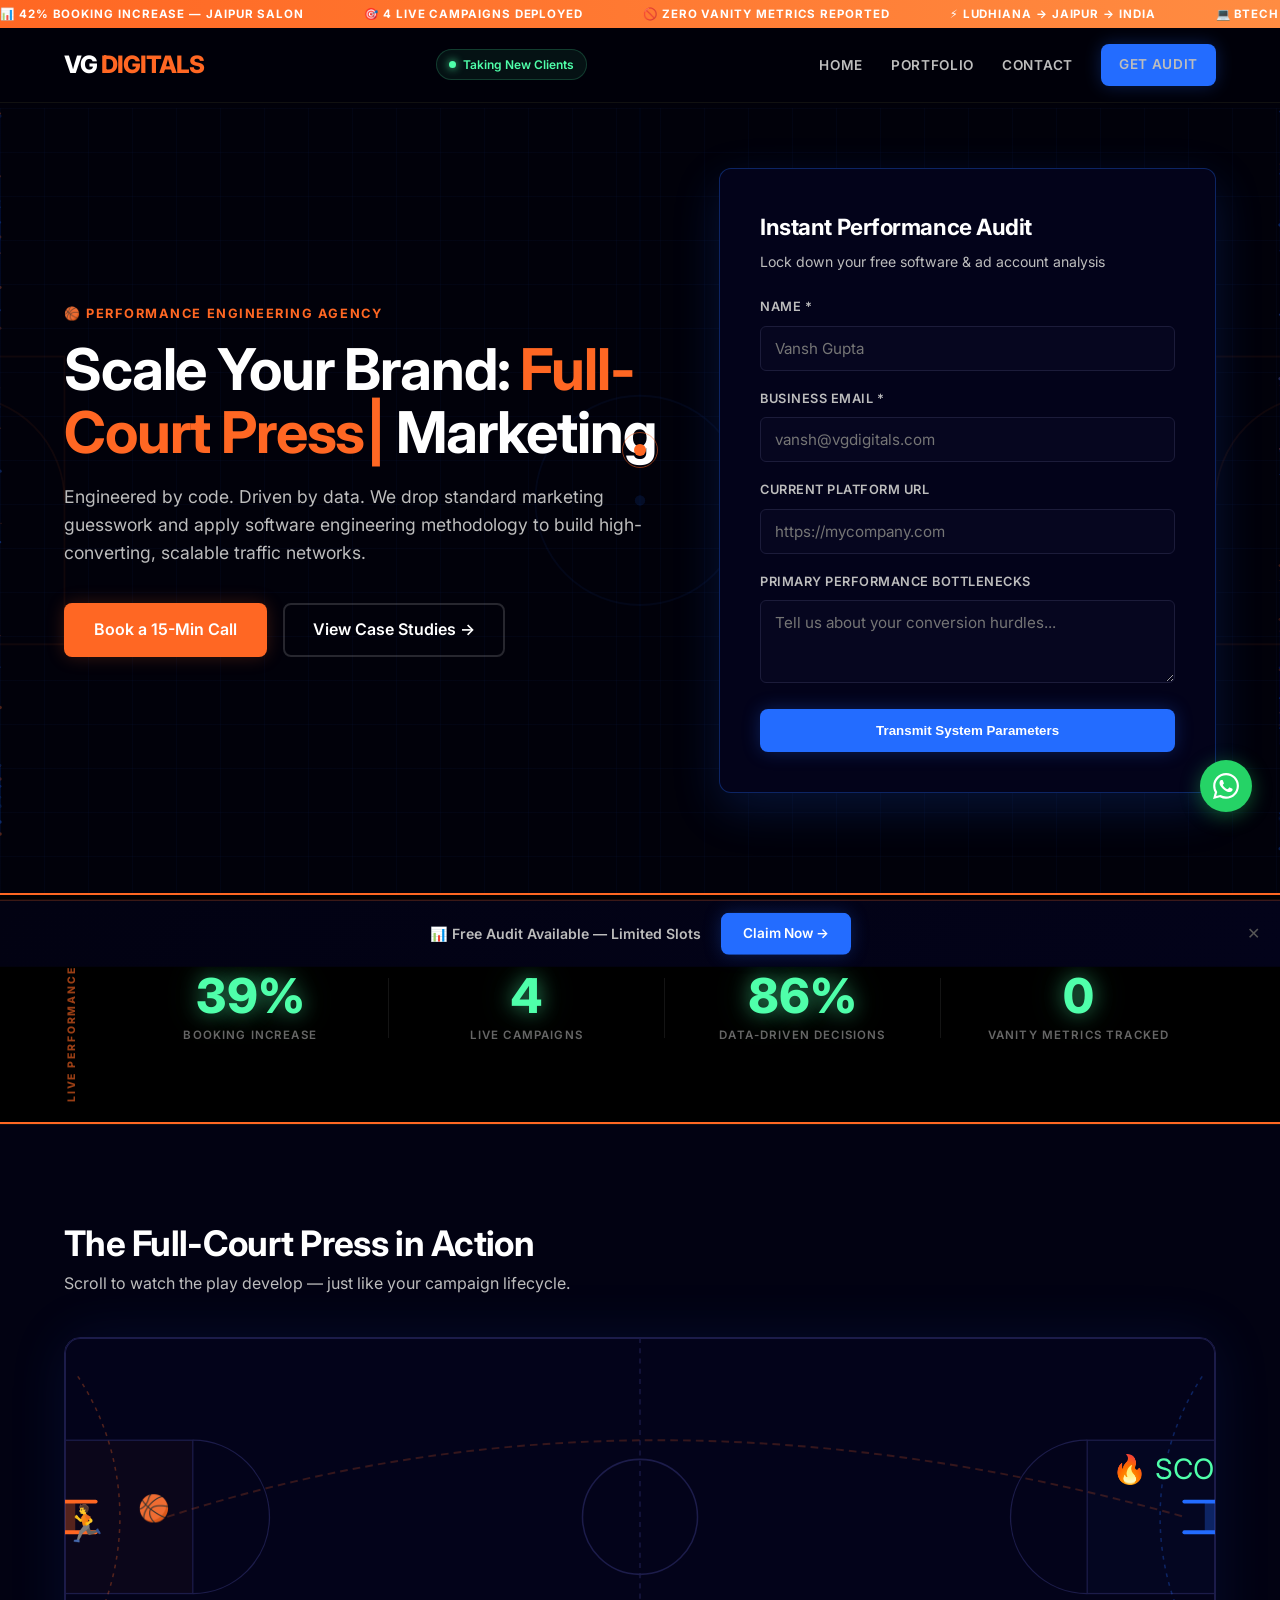
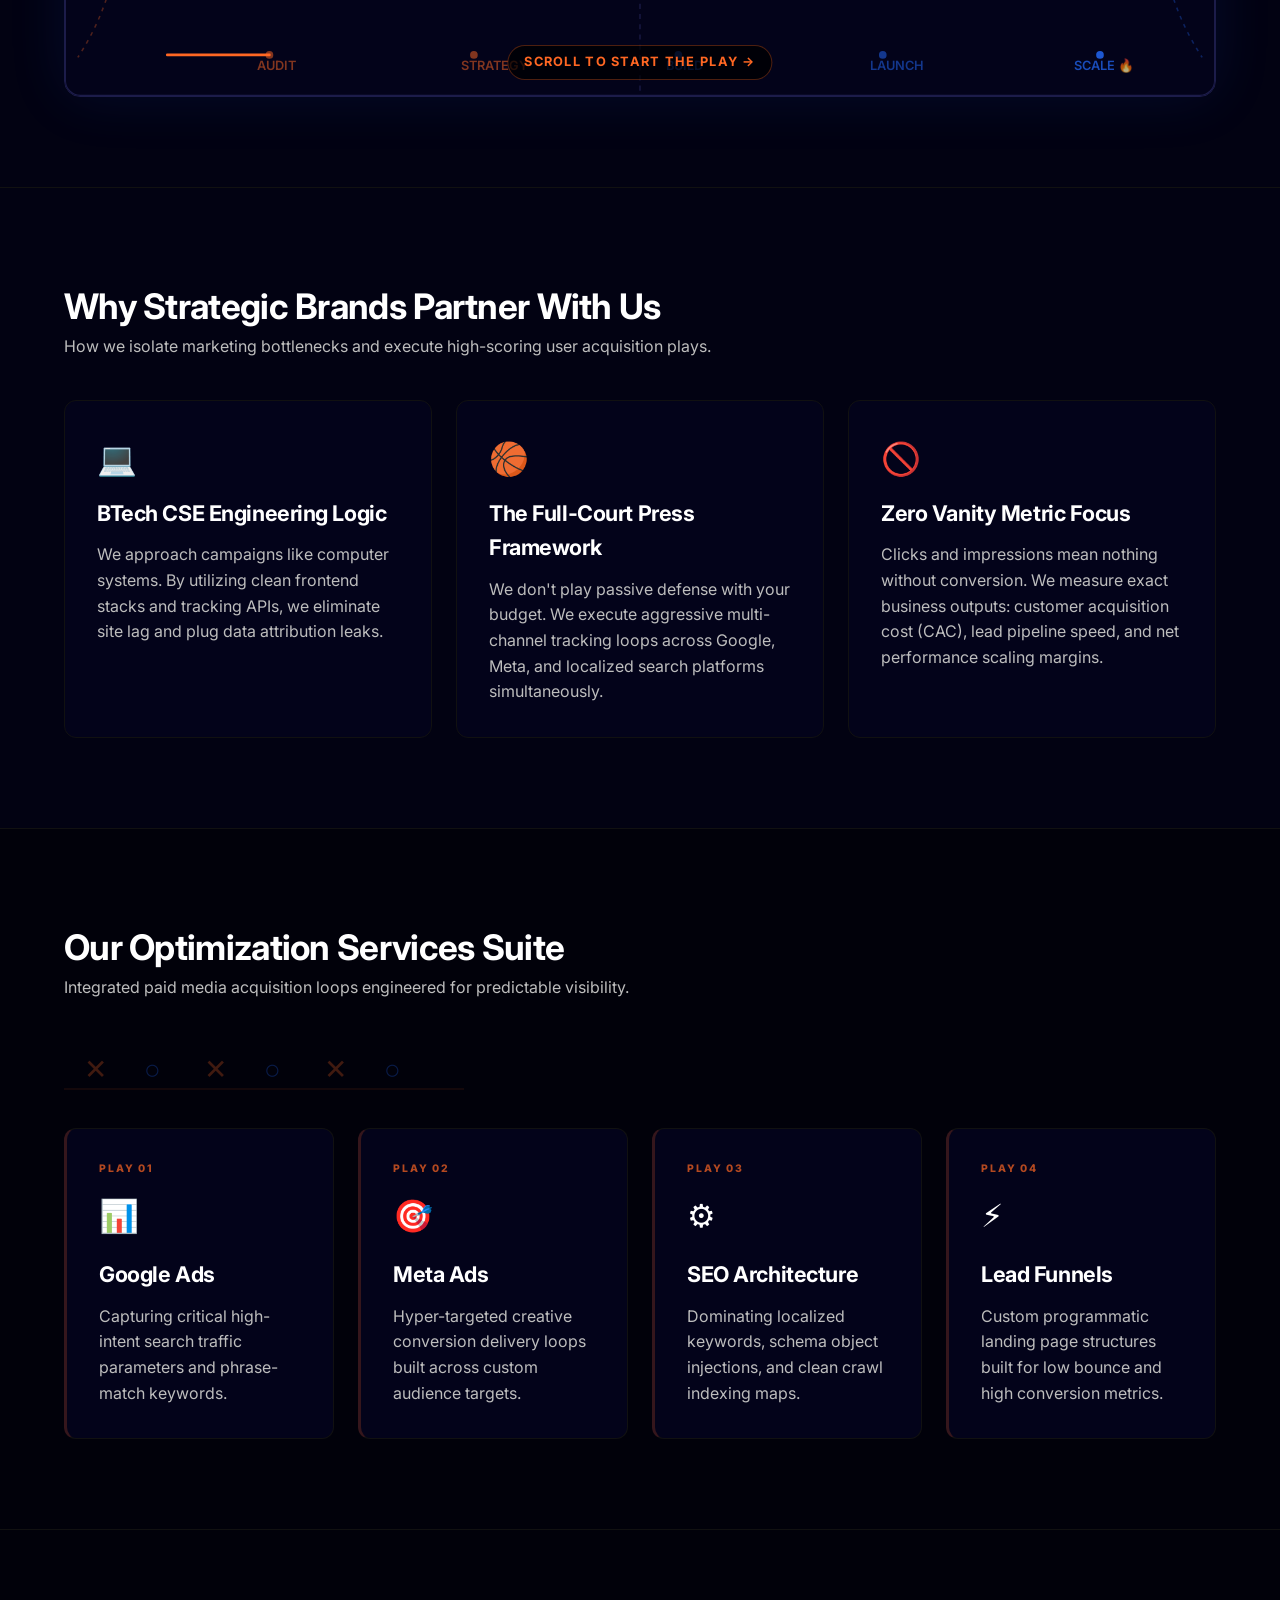
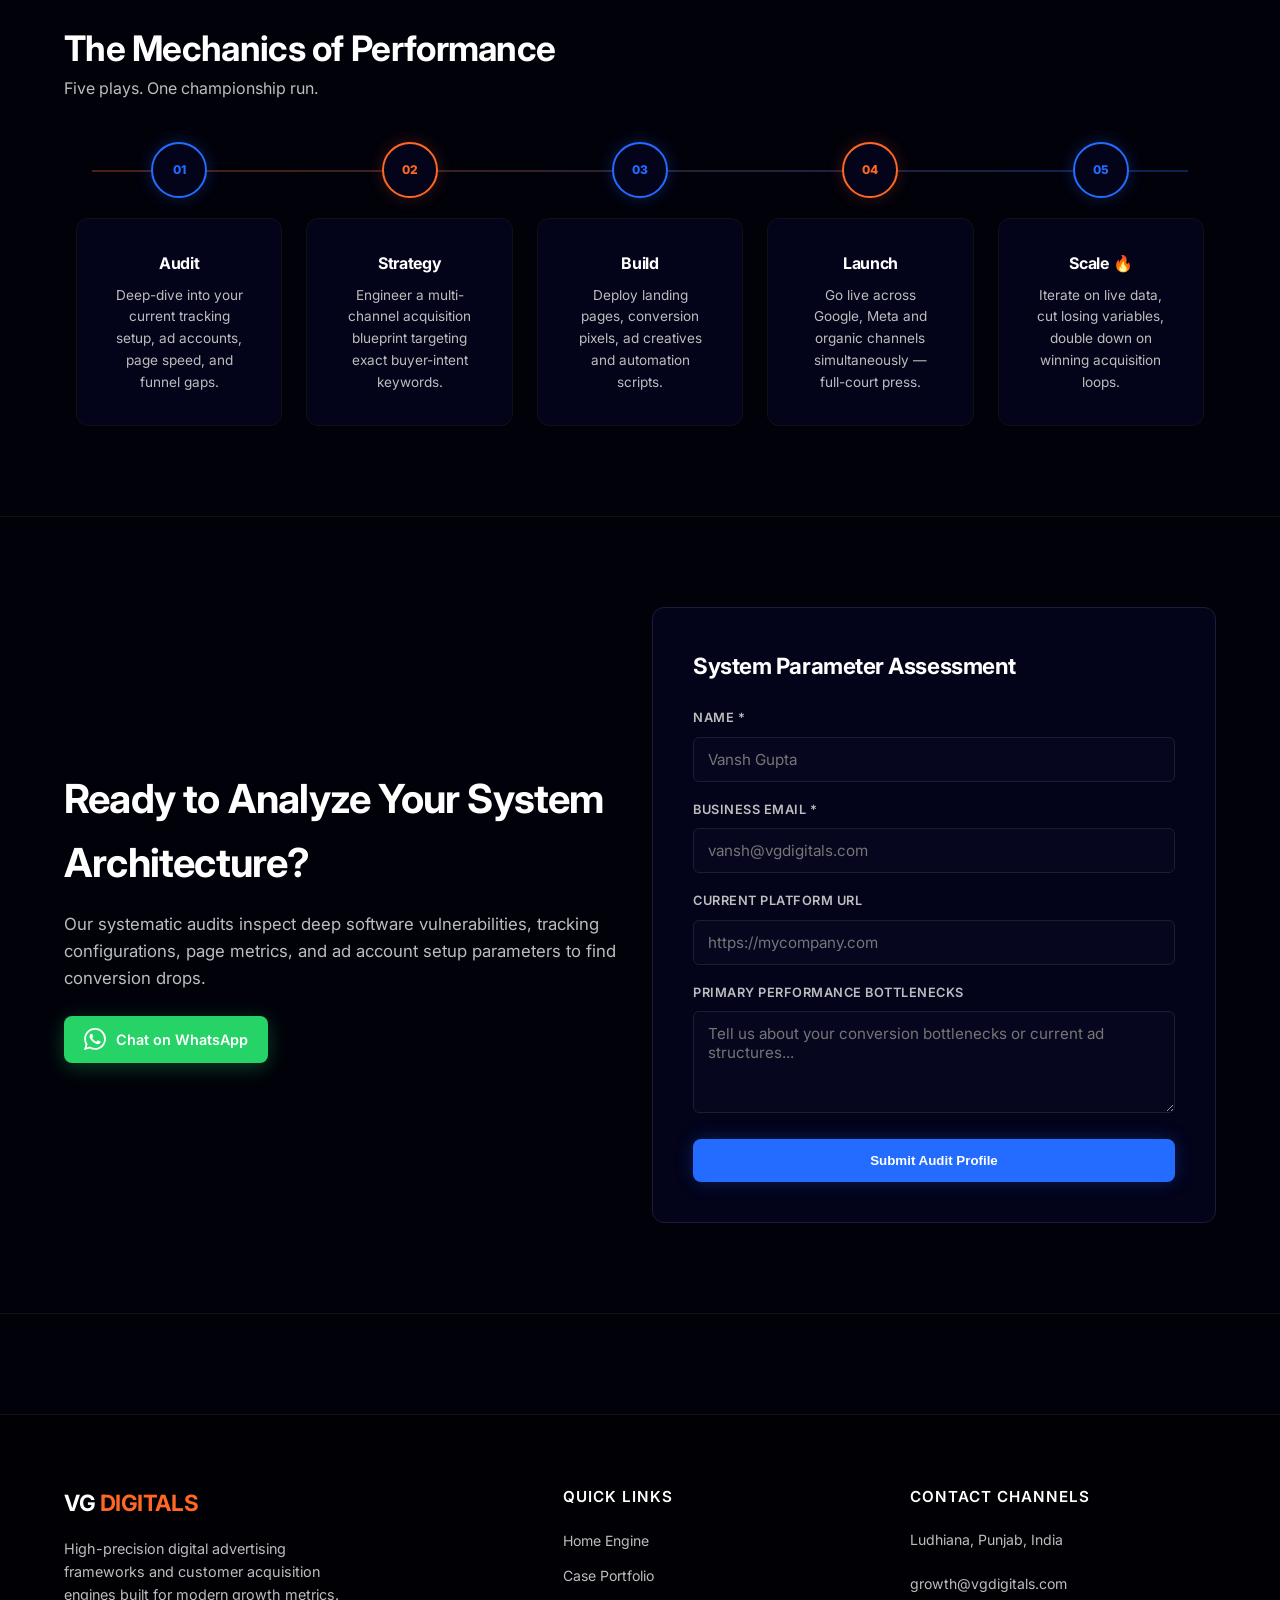
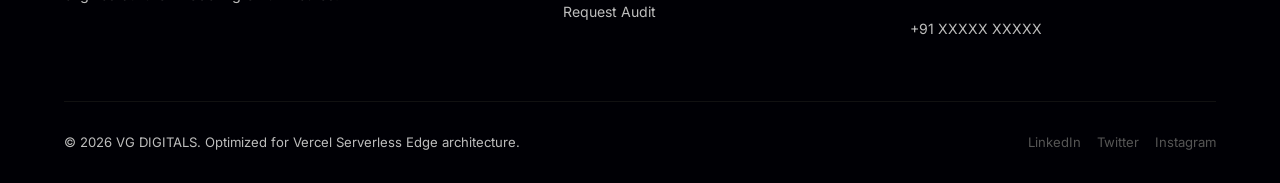
==== commit 2d598235: "Update index.html" ====
--- a/index.html
+++ b/index.html
@@ -1,6 +1,7 @@
 <!DOCTYPE html>
 <html lang="en">
 <head>
+    <meta name="google-site-verification" content="2i_79GNVKfU4lnf40Wh3fELvNLLhh-7Ff8u9Ml1Krlc" />
     <meta charset="UTF-8">
     <meta name="viewport" content="width=device-width, initial-scale=1.0">
     <title>VG DIGITALS | Performance Marketing & Engineering Specialists</title>
--- a/style.css
+++ b/style.css
@@ -1,282 +1,472 @@
-/* ── VG DIGITALS | GLOBAL DESIGN SYSTEM ─────────────────────────────────── */
-*, *::before, *::after { box-sizing: border-box; margin: 0; padding: 0; }
-html { font-size: 16px; scroll-behavior: smooth; }
+/* ── VG DIGITALS | FULL DESIGN SYSTEM ───────────────────────────────────── */
+*, *::before, *::after { box-sizing:border-box; margin:0; padding:0; }
+html { font-size:16px; scroll-behavior:smooth; }
 body {
-    font-family: 'Inter', system-ui, -apple-system, sans-serif;
-    background-color: #01010A;
-    color: #FFFFFF;
-    line-height: 1.6;
-    overflow-x: hidden;
-    padding-top: 80px;
-    opacity: 0;
-    transition: opacity 0.5s ease;
-}
-body.page-loaded { opacity: 1; }
-.container { max-width: 1200px; margin: 0 auto; padding: 0 24px; }
-ul { list-style: none; }
-a { text-decoration: none; color: inherit; transition: all 0.3s ease; }
+    font-family:'Inter', system-ui, sans-serif;
+    background:#01010A; color:#fff;
+    line-height:1.6; overflow-x:hidden;
+    padding-top:80px;
+    opacity:0; transition:opacity 0.5s ease;
+}
+body.page-loaded { opacity:1; }
+.container { max-width:1200px; margin:0 auto; padding:0 24px; }
+ul { list-style:none; }
+a { text-decoration:none; color:inherit; transition:all 0.3s ease; }
 
 :root {
+    --orange:       #FF6723;
+    --blue:         #236CFF;
     --primary-orange: #FF6723;
     --primary-blue:   #236CFF;
-    --dark-blue:      #020212;
-    --light-gray:     #BDBDBD;
-    --card-bg:        #03031A;
-    --glow-orange:    rgba(255,103,35,0.22);
-    --glow-blue:      rgba(35,108,255,0.28);
-}
-
-/* ── Typography ──────────────────────────────────────────────────────────── */
+    --card-bg:      #03031A;
+    --light-gray:   #BDBDBD;
+    --glow-orange:  rgba(255,103,35,0.22);
+    --glow-blue:    rgba(35,108,255,0.28);
+    --glow-green:   rgba(79,255,170,0.2);
+}
+
 h1,h2,h3,h4 { font-weight:700; color:#fff; letter-spacing:-0.02em; }
-.page-title  { font-size:2.8rem; text-align:center; margin-bottom:10px; text-transform:uppercase; letter-spacing:-1px; }
-.page-title span { color:var(--primary-orange); }
+p { color:var(--light-gray); }
+.page-title { font-size:2.8rem; text-align:center; margin-bottom:10px; text-transform:uppercase; letter-spacing:-1px; }
 .page-subtitle { font-size:1.1rem; text-align:center; color:var(--light-gray); margin-bottom:50px; }
-p { color:var(--light-gray); }
-
-/* ── Buttons ─────────────────────────────────────────────────────────────── */
-.btn {
-    display:inline-flex; align-items:center; justify-content:center;
-    padding:12px 28px; border-radius:8px; font-weight:600; border:2px solid transparent;
-    transition:all 0.3s ease; cursor:pointer; position:relative; overflow:hidden;
-}
-.btn-primary   { background:var(--primary-blue);   color:#fff; box-shadow:0 0 18px var(--glow-blue); }
-.btn-secondary { background:var(--primary-orange); color:#fff; box-shadow:0 0 18px var(--glow-orange); }
-.btn-primary:hover   { background:transparent; border-color:var(--primary-blue);   color:var(--primary-blue);   transform:translateY(-3px); box-shadow:0 0 28px var(--glow-blue); }
-.btn-secondary:hover { background:transparent; border-color:var(--primary-orange); color:var(--primary-orange); transform:translateY(-3px); box-shadow:0 0 28px var(--glow-orange); }
-
-/* Ripple */
-.btn-ripple {
-    position:absolute; border-radius:50%;
-    background:rgba(255,255,255,0.25);
-    transform:scale(0); animation:ripple 0.6s linear;
+
+/* ── CUSTOM CURSOR ───────────────────────────────────────────────────────── */
+body { cursor:none; }
+* { cursor:none !important; }
+.custom-cursor {
+    position:fixed;
+    width:12px; height:12px; border-radius:50%;
+    background:var(--orange);
     pointer-events:none;
-}
-@keyframes ripple { to { transform:scale(4); opacity:0; } }
-
-/* ── Navigation ──────────────────────────────────────────────────────────── */
+    z-index:999999;
+    top:0; left:0;
+    transform:translate(-50%,-50%);
+    transition:width 0.2s ease, height 0.2s ease, background 0.2s ease, opacity 0.2s ease;
+    will-change:transform;
+    opacity:1;
+}
+.custom-cursor-trail {
+    position:fixed;
+    width:36px; height:36px; border-radius:50%;
+    border:1.5px solid rgba(255,103,35,0.5);
+    pointer-events:none;
+    z-index:999998;
+    top:0; left:0;
+    transform:translate(-50%,-50%);
+    transition:width 0.25s ease, height 0.25s ease, border-color 0.25s ease, opacity 0.2s ease;
+    will-change:transform;
+    opacity:1;
+}
+.custom-cursor.hovered   { width:22px; height:22px; background:var(--blue); }
+.custom-cursor-trail.hovered { width:50px; height:50px; border-color:rgba(35,108,255,0.5); }
+.custom-cursor.hidden, .custom-cursor-trail.hidden { opacity:0; }
+@media (hover:none),(pointer:coarse) { body,* { cursor:auto !important; } .custom-cursor,.custom-cursor-trail { display:none !important; } }
+
+/* ── TICKER STRIP ────────────────────────────────────────────────────────── */
+.ticker-wrap {
+    position:fixed; top:0; left:0; width:100%; z-index:1100;
+    background:linear-gradient(90deg, var(--orange), #ff8c42);
+    overflow:hidden; height:28px; display:flex; align-items:center;
+}
+.ticker-track {
+    display:flex; gap:60px; white-space:nowrap;
+    animation:ticker 35s linear infinite;
+    font-size:0.72rem; font-weight:700; color:#fff; letter-spacing:0.08em;
+}
+.ticker-track span { flex-shrink:0; }
+@keyframes ticker { from { transform:translateX(0); } to { transform:translateX(-50%); } }
+body { padding-top:108px; } /* 80px header + 28px ticker */
+
+/* ── HEADER ──────────────────────────────────────────────────────────────── */
 .main-header {
-    background:rgba(1,1,10,0.88); padding:18px 0;
-    position:fixed; width:100%; top:0; left:0; z-index:1000;
-    border-bottom:1px solid #111; backdrop-filter:blur(14px);
-    transition:box-shadow 0.3s ease, border-color 0.3s ease;
-}
-.main-header.scrolled { box-shadow:0 4px 32px rgba(0,0,0,0.7); border-bottom-color:#1a1a2e; }
-.navbar { display:flex; justify-content:space-between; align-items:center; }
-.logo { font-size:1.5rem; font-weight:800; letter-spacing:-1px; }
-.logo span { color:var(--primary-orange); }
-.nav-links { display:flex; gap:32px; align-items:center; }
+    background:rgba(1,1,10,0.92); padding:16px 0;
+    position:fixed; width:100%; top:28px; left:0; z-index:1000;
+    border-bottom:1px solid #111; backdrop-filter:blur(16px);
+    transition:box-shadow 0.3s, border-color 0.3s;
+}
+.main-header.scrolled { box-shadow:0 4px 40px rgba(0,0,0,0.8); border-bottom-color:#1a1a2e; }
+.navbar { display:flex; justify-content:space-between; align-items:center; gap:16px; }
+.logo { font-family:'Space Grotesk','Inter',sans-serif; font-size:1.5rem; font-weight:800; letter-spacing:-1px; }
+.logo span { color:var(--orange); }
+
+/* Available badge */
+.available-badge {
+    display:flex; align-items:center; gap:7px;
+    font-size:0.75rem; font-weight:600; color:#4fffaa;
+    background:rgba(79,255,170,0.07); border:1px solid rgba(79,255,170,0.18);
+    padding:5px 12px; border-radius:100px;
+}
+.badge-dot {
+    width:7px; height:7px; border-radius:50%; background:#4fffaa;
+    box-shadow:0 0 8px #4fffaa;
+    animation:pulse-green 1.8s ease-in-out infinite;
+}
+@keyframes pulse-green {
+    0%,100% { box-shadow:0 0 6px #4fffaa; transform:scale(1); }
+    50%      { box-shadow:0 0 14px #4fffaa; transform:scale(1.3); }
+}
+
+.nav-links { display:flex; gap:28px; align-items:center; }
 .nav-links li a { font-size:0.85rem; font-weight:600; color:var(--light-gray); letter-spacing:0.05em; position:relative; }
-.nav-links li a::after {
-    content:''; position:absolute; bottom:-4px; left:0; width:0; height:2px;
-    background:var(--primary-orange); transition:width 0.3s ease; border-radius:2px;
-}
-.nav-links li a:hover::after,
-.nav-links li a.active::after { width:100%; }
-.nav-links li a:hover, .nav-links li a.active { color:var(--primary-orange); }
-.burger-menu { display:none; background:none; border:none; cursor:pointer; padding:5px; z-index:1001; }
+.nav-links li a::after { content:''; position:absolute; bottom:-4px; left:0; width:0; height:2px; background:var(--orange); transition:width 0.3s; border-radius:2px; }
+.nav-links li a:hover::after, .nav-links li a.active::after { width:100%; }
+.nav-links li a:hover, .nav-links li a.active { color:var(--orange); }
+.burger-menu { display:none; background:none; border:none; cursor:none; padding:5px; z-index:1001; }
 .burger-menu span { display:block; width:25px; height:2px; background:#fff; margin:6px 0; transition:all 0.35s cubic-bezier(0.23,1,0.32,1); }
 .burger-menu.open span:nth-child(1) { transform:translateY(8px) rotate(45deg); }
 .burger-menu.open span:nth-child(2) { opacity:0; transform:translateX(-10px); }
 .burger-menu.open span:nth-child(3) { transform:translateY(-8px) rotate(-45deg); }
 
-/* ── Grids ───────────────────────────────────────────────────────────────── */
+/* ── BUTTONS ─────────────────────────────────────────────────────────────── */
+.btn {
+    display:inline-flex; align-items:center; justify-content:center;
+    padding:12px 28px; border-radius:8px; font-weight:600;
+    border:2px solid transparent; transition:all 0.3s ease;
+    cursor:none; position:relative; overflow:hidden;
+}
+.btn-primary   { background:var(--blue);   color:#fff; box-shadow:0 0 18px var(--glow-blue); }
+.btn-secondary { background:var(--orange); color:#fff; box-shadow:0 0 18px var(--glow-orange); }
+.btn-ghost     { background:transparent; border-color:rgba(255,255,255,0.15); color:#fff; }
+.btn-primary:hover   { background:transparent; border-color:var(--blue);   color:var(--blue);   transform:translateY(-3px); }
+.btn-secondary:hover { background:transparent; border-color:var(--orange); color:var(--orange); transform:translateY(-3px); }
+.btn-ghost:hover     { border-color:var(--orange); color:var(--orange); transform:translateY(-3px); }
+.btn-ripple {
+    position:absolute; border-radius:50%;
+    background:rgba(255,255,255,0.22);
+    transform:scale(0); animation:ripple 0.6s linear;
+    pointer-events:none;
+}
+@keyframes ripple { to { transform:scale(4); opacity:0; } }
+
+/* Magnetic button wrapper */
+.mag-btn { display:inline-flex; }
+
+/* ── GRIDS ───────────────────────────────────────────────────────────────── */
 .grid-2 { display:grid; grid-template-columns:repeat(2,1fr); gap:24px; }
 .grid-3 { display:grid; grid-template-columns:repeat(3,1fr); gap:24px; }
 .grid-4 { display:grid; grid-template-columns:repeat(4,1fr); gap:24px; }
 
-/* ── Cards ───────────────────────────────────────────────────────────────── */
+/* ── CARDS ───────────────────────────────────────────────────────────────── */
 .preview-card {
     background:var(--card-bg); padding:32px; border-radius:12px;
     border:1px solid #111; transition:all 0.35s ease;
     position:relative; overflow:hidden; transform-style:preserve-3d;
 }
-/* top accent bar sweep */
 .preview-card::before {
     content:''; position:absolute; top:0; left:0; width:0; height:3px;
-    background:linear-gradient(90deg, var(--primary-orange), var(--primary-blue));
+    background:linear-gradient(90deg, var(--orange), var(--blue));
     transition:width 0.4s ease; border-radius:12px 12px 0 0;
 }
 .preview-card:hover::before { width:100%; }
-.preview-card:hover {
-    border-color:var(--primary-orange);
-    box-shadow:0 12px 40px rgba(0,0,0,0.55), 0 0 0 1px rgba(255,103,35,0.08);
-}
+.preview-card:hover { border-color:var(--orange); box-shadow:0 12px 40px rgba(0,0,0,0.55); }
 .preview-card h3 { font-size:1.35rem; margin-bottom:12px; }
 
-/* ── Scroll-reveal ───────────────────────────────────────────────────────── */
+/* ── SCROLL REVEAL ───────────────────────────────────────────────────────── */
 .will-reveal { opacity:0; transform:translateY(30px); transition:opacity 0.65s ease, transform 0.65s ease; }
 .will-reveal.revealed { opacity:1; transform:translateY(0); }
 
-/* ── Cursor glow ─────────────────────────────────────────────────────────── */
+/* ── CURSOR GLOW ─────────────────────────────────────────────────────────── */
 .cursor-glow {
-    position:fixed; width:360px; height:360px; border-radius:50%;
+    position:fixed; width:380px; height:380px; border-radius:50%;
     pointer-events:none; z-index:0;
-    background:radial-gradient(circle, rgba(35,108,255,0.065) 0%, transparent 70%);
+    background:radial-gradient(circle, rgba(35,108,255,0.055) 0%, transparent 70%);
     top:0; left:0;
 }
 
-/* ── Hero ────────────────────────────────────────────────────────────────── */
+/* ── HERO ────────────────────────────────────────────────────────────────── */
 .hero-section {
     padding:60px 0 100px; position:relative;
-    min-height:80vh; display:flex; align-items:center;
-    overflow:hidden;
+    min-height:82vh; display:flex; align-items:center; overflow:hidden;
 }
 .hero-canvas {
     position:absolute; top:0; left:0; width:100%; height:100%;
-    pointer-events:none; z-index:0; opacity:0.75;
-}
-.hero-grid { display:grid; grid-template-columns:1.1fr 0.9fr; gap:48px; align-items:center; position:relative; z-index:1; }
-.hero-text h1 { font-size:3.5rem; line-height:1.1; margin-bottom:20px; }
-.hero-text h1 span { color:var(--primary-orange); }
-/* Typing cursor */
-.hero-text h1 span::after { content:'|'; animation:blink 0.7s step-end infinite; color:var(--primary-orange); margin-left:2px; }
-@keyframes blink { 50% { opacity:0; } }
-.hero-text p { margin-bottom:40px; font-size:1.1rem; }
-.hero-actions { display:flex; gap:16px; flex-wrap:wrap; }
-
-/* Court grid lines */
+    pointer-events:none; z-index:0; opacity:0.7;
+}
+.court-svg-overlay {
+    position:absolute; top:0; left:0; width:100%; height:100%;
+    pointer-events:none; z-index:0; overflow:hidden;
+}
+.court-svg-overlay svg { width:100%; height:100%; }
 .court-grid-lines {
     position:absolute; top:0; left:0; width:100%; height:100%;
     background-image:
-        linear-gradient(rgba(35,108,255,0.04) 1px, transparent 1px),
-        linear-gradient(90deg, rgba(35,108,255,0.04) 1px, transparent 1px);
+        linear-gradient(rgba(35,108,255,0.035) 1px, transparent 1px),
+        linear-gradient(90deg, rgba(35,108,255,0.035) 1px, transparent 1px);
     background-size:44px 44px; z-index:0;
-    animation:gridDrift 20s linear infinite;
-}
-@keyframes gridDrift {
-    0%   { background-position:0 0; }
-    100% { background-position:44px 44px; }
-}
-
-/* ── Form box ────────────────────────────────────────────────────────────── */
+    animation:gridDrift 22s linear infinite;
+}
+@keyframes gridDrift { to { background-position:44px 44px; } }
+.hero-grid { display:grid; grid-template-columns:1.1fr 0.9fr; gap:48px; align-items:center; position:relative; z-index:1; }
+.hero-eyebrow { font-size:0.8rem; font-weight:700; color:var(--orange); letter-spacing:0.12em; text-transform:uppercase; margin-bottom:14px; }
+.hero-text h1 { font-family:'Space Grotesk','Inter',sans-serif; font-size:3.6rem; line-height:1.08; margin-bottom:20px; }
+.hero-text h1 .typing-text { color:var(--orange); }
+.hero-text h1 .typing-text::after { content:'|'; animation:blink 0.72s step-end infinite; color:var(--orange); margin-left:2px; }
+@keyframes blink { 50% { opacity:0; } }
+.hero-text p { margin-bottom:36px; font-size:1.1rem; }
+.hero-actions { display:flex; gap:16px; flex-wrap:wrap; }
+
+/* ── FORM ────────────────────────────────────────────────────────────────── */
 .form-box { background:var(--card-bg); padding:40px; border-radius:12px; border:1px solid #1c1c3a; }
 .hero-form-card { box-shadow:0 16px 48px rgba(35,108,255,0.18); border-color:rgba(35,108,255,0.32); }
 .form-header { margin-bottom:24px; }
-.form-header h3 { font-size:1.4rem; margin-bottom:6px; color:#fff; }
-.form-header p  { font-size:0.88rem; color:var(--light-gray); }
+.form-header h3 { font-size:1.4rem; margin-bottom:6px; }
+.form-header p { font-size:0.88rem; color:var(--light-gray); }
 .form-group { margin-bottom:18px; }
 .form-group label { display:block; font-size:0.8rem; font-weight:600; margin-bottom:8px; color:var(--light-gray); text-transform:uppercase; letter-spacing:0.5px; }
 .form-group input, .form-group textarea {
-    width:100%; padding:12px 14px;
-    background:#06061f; border:1px solid #1c1c3a;
-    border-radius:6px; color:#fff; font-family:inherit; font-size:0.95rem;
-    transition:border-color 0.3s, box-shadow 0.3s;
+    width:100%; padding:12px 14px; background:#06061f;
+    border:1px solid #1c1c3a; border-radius:6px; color:#fff;
+    font-family:inherit; font-size:0.95rem; transition:all 0.3s;
+    cursor:none;
 }
 .form-group input:focus, .form-group textarea:focus,
 .form-group.focused input, .form-group.focused textarea {
-    outline:none;
-    border-color:var(--primary-orange);
-    box-shadow:0 0 0 3px rgba(255,103,35,0.18);
-}
-
-/* Form status */
-.form-status-inline {
-    display:none; padding:14px 18px; border-radius:8px;
-    font-size:0.9rem; font-weight:600; margin-top:14px;
-}
-.form-status-inline.success { background:rgba(35,255,120,0.08); border:1px solid rgba(35,255,120,0.22); color:#4fffaa; }
+    outline:none; border-color:var(--orange); box-shadow:0 0 0 3px rgba(255,103,35,0.16);
+}
+.form-status-inline { display:none; padding:14px 18px; border-radius:8px; font-size:0.9rem; font-weight:600; margin-top:14px; }
+.form-status-inline.success { background:rgba(79,255,170,0.08); border:1px solid rgba(79,255,170,0.22); color:#4fffaa; }
 .form-status-inline.error   { background:rgba(255,60,60,0.08);  border:1px solid rgba(255,60,60,0.22);  color:#ff6b6b; }
 
-/* ── Overview sections ───────────────────────────────────────────────────── */
+/* ── SCOREBOARD ──────────────────────────────────────────────────────────── */
+.scoreboard-section { background:#000; border-top:2px solid #FF6723; border-bottom:2px solid #FF6723; padding:0; }
+.scoreboard-wrap {
+    display:flex; align-items:center; gap:32px;
+    padding:20px 0; flex-wrap:wrap;
+}
+.scoreboard-label {
+    font-size:0.65rem; font-weight:800; letter-spacing:0.18em;
+    color:rgba(255,103,35,0.6); text-transform:uppercase; writing-mode:vertical-rl;
+    transform:rotate(180deg); flex-shrink:0;
+}
+.scoreboard-grid { display:flex; align-items:center; gap:0; flex:1; flex-wrap:wrap; }
+.score-stat { flex:1; text-align:center; padding:16px 20px; min-width:140px; }
+.score-num {
+    font-family:'Space Grotesk','Inter',monospace; font-size:3rem; font-weight:800;
+    color:#4fffaa; line-height:1;
+    text-shadow:0 0 20px rgba(79,255,170,0.5), 0 0 40px rgba(79,255,170,0.2);
+}
+.led-text { font-variant-numeric:tabular-nums; }
+.score-label { font-size:0.72rem; font-weight:600; text-transform:uppercase; letter-spacing:0.1em; color:rgba(255,255,255,0.4); margin-top:6px; }
+.score-divider { width:1px; height:60px; background:rgba(255,255,255,0.08); flex-shrink:0; }
+
+/* ── BASKETBALL ANIMATION SECTION ───────────────────────────────────────── */
+.basketball-animation-section { padding:90px 0; background:#020212; border-top:1px solid #111; }
+.bball-court-container {
+    border-radius:16px; overflow:hidden; border:1px solid #1c1c4a;
+    box-shadow:0 0 60px rgba(35,108,255,0.1);
+    position:relative;
+}
+#bball-svg { display:block; width:100%; height:auto; }
+.bball-phase-label {
+    position:absolute; bottom:16px; left:50%; transform:translateX(-50%);
+    font-size:0.8rem; font-weight:700; letter-spacing:0.1em; text-transform:uppercase;
+    color:var(--orange); background:rgba(0,0,0,0.7); padding:6px 16px; border-radius:100px;
+    border:1px solid rgba(255,103,35,0.3);
+    transition:all 0.4s ease;
+}
+
+/* ── SECTIONS ────────────────────────────────────────────────────────────── */
 .home-overview-section { padding:90px 0; background:#020212; border-top:1px solid #111; }
 .section-headline-block { display:flex; justify-content:space-between; align-items:flex-end; margin-bottom:40px; }
 .section-headline-block h2 { font-size:2.2rem; }
-.text-link { color:var(--primary-orange); font-weight:600; font-size:0.95rem; }
+.text-link { color:var(--orange); font-weight:600; font-size:0.95rem; }
 .text-link:hover { color:#fff; }
 
-/* ── Portfolio ───────────────────────────────────────────────────────────── */
+/* ── PLAYBOOK CARDS ──────────────────────────────────────────────────────── */
+.playbook-header { margin-bottom:20px; }
+.playbook-card { border-left:3px solid rgba(255,103,35,0.2); }
+.playbook-card:hover { border-left-color:var(--orange); }
+.play-number {
+    font-size:0.65rem; font-weight:800; letter-spacing:0.18em; color:var(--orange);
+    text-transform:uppercase; margin-bottom:12px; opacity:0.7;
+}
+
+/* ── PROCESS TIMELINE ────────────────────────────────────────────────────── */
+.process-section { background:#01010A !important; }
+.process-timeline {
+    display:flex; gap:0; position:relative; margin-top:20px; flex-wrap:wrap;
+}
+.process-line {
+    position:absolute; top:28px; left:28px; right:28px; height:2px;
+    background:linear-gradient(90deg, var(--orange), var(--blue));
+    z-index:0; opacity:0.3;
+}
+.process-step {
+    flex:1; min-width:180px; display:flex; flex-direction:column; align-items:center;
+    position:relative; z-index:1; padding:0 12px;
+}
+.process-dot {
+    width:56px; height:56px; border-radius:50%;
+    background:var(--card-bg); border:2px solid var(--orange);
+    display:flex; align-items:center; justify-content:center;
+    margin-bottom:20px; flex-shrink:0;
+    box-shadow:0 0 16px var(--glow-orange);
+    transition:all 0.3s ease;
+}
+.process-step:nth-child(even) .process-dot { border-color:var(--blue); box-shadow:0 0 16px var(--glow-blue); }
+.process-dot span { font-size:0.75rem; font-weight:800; color:var(--orange); }
+.process-step:nth-child(even) .process-dot span { color:var(--blue); }
+.process-dot:hover, .process-step:hover .process-dot { transform:scale(1.15); }
+.process-content { text-align:center; }
+.process-content h4 { font-size:1rem; margin-bottom:8px; }
+.process-content p { font-size:0.85rem; }
+
+/* ── WHATSAPP ─────────────────────────────────────────────────────────────── */
+.whatsapp-float {
+    position:fixed; bottom:88px; right:28px; z-index:998;
+    width:52px; height:52px; border-radius:50%;
+    background:#25D366; display:flex; align-items:center; justify-content:center;
+    box-shadow:0 4px 20px rgba(37,211,102,0.4);
+    transition:all 0.3s ease; cursor:none;
+}
+.whatsapp-float:hover { transform:scale(1.1) translateY(-3px); box-shadow:0 8px 30px rgba(37,211,102,0.5); }
+.whatsapp-btn {
+    background:#25D366; color:#fff; border-radius:8px; padding:12px 20px;
+    font-weight:600; font-size:0.9rem;
+    box-shadow:0 4px 20px rgba(37,211,102,0.3);
+    transition:all 0.3s;
+}
+.whatsapp-btn:hover { transform:translateY(-3px); box-shadow:0 8px 28px rgba(37,211,102,0.4); color:#fff; }
+
+/* ── STICKY CTA BAR ──────────────────────────────────────────────────────── */
+.sticky-cta-bar {
+    position:fixed; bottom:0; left:0; width:100%; z-index:997;
+    background:linear-gradient(135deg, #020212 0%, #03031A 100%);
+    border-top:1px solid rgba(255,103,35,0.3);
+    padding:12px 24px; display:flex; align-items:center; justify-content:center; gap:20px;
+    transform:translateY(100%); transition:transform 0.4s cubic-bezier(0.23,1,0.32,1);
+}
+.sticky-cta-bar.visible { transform:translateY(0); }
+.sticky-cta-bar span { font-size:0.88rem; font-weight:600; color:var(--light-gray); }
+.sticky-cta-close {
+    position:absolute; right:16px; background:none; border:none; color:#555;
+    font-size:1rem; cursor:none; transition:color 0.2s; line-height:1;
+    padding:4px;
+}
+.sticky-cta-close:hover { color:#fff; }
+
+/* ── EXIT POPUP ──────────────────────────────────────────────────────────── */
+.exit-overlay {
+    position:fixed; inset:0; z-index:10000;
+    background:rgba(0,0,0,0.8); backdrop-filter:blur(8px);
+    display:flex; align-items:center; justify-content:center;
+    opacity:0; pointer-events:none; transition:opacity 0.35s ease;
+}
+.exit-overlay.visible { opacity:1; pointer-events:all; }
+.exit-popup {
+    background:var(--card-bg); border:1px solid #1c1c4a;
+    border-top:3px solid var(--orange);
+    border-radius:16px; padding:44px 40px; max-width:440px; width:90%;
+    text-align:center; position:relative;
+    box-shadow:0 24px 80px rgba(0,0,0,0.6), 0 0 0 1px rgba(255,103,35,0.1);
+    transform:scale(0.9) translateY(20px);
+    transition:transform 0.35s ease;
+}
+.exit-overlay.visible .exit-popup { transform:scale(1) translateY(0); }
+.exit-popup h3 { font-size:1.6rem; margin-bottom:12px; }
+.exit-popup p { font-size:0.95rem; margin-bottom:4px; }
+.exit-close {
+    position:absolute; top:16px; right:16px; background:none; border:none;
+    color:#555; font-size:1.1rem; cursor:none; transition:color 0.2s;
+}
+.exit-close:hover { color:#fff; }
+.exit-dismiss {
+    display:block; width:100%; margin-top:12px; background:none; border:none;
+    color:#555; font-size:0.82rem; cursor:none; transition:color 0.2s;
+}
+.exit-dismiss:hover { color:var(--light-gray); }
+
+/* ── PORTFOLIO ───────────────────────────────────────────────────────────── */
 .about-me-layout { display:grid; grid-template-columns:0.8fr 1.2fr; gap:48px; margin-top:40px; }
 .skills-container { margin-top:24px; }
 .skill-category { margin-bottom:16px; }
-.skill-category h4 { color:var(--primary-orange); font-size:0.9rem; text-transform:uppercase; margin-bottom:8px; }
+.skill-category h4 { color:var(--orange); font-size:0.9rem; text-transform:uppercase; margin-bottom:8px; }
 .skill-tags { display:flex; flex-wrap:wrap; gap:8px; }
-.skill-tags span { background:#0A0A26; border:1px solid #1c1c4a; padding:6px 14px; border-radius:6px; font-size:0.82rem; font-weight:500; color:#fff; cursor:default; transition:all 0.25s ease; }
-.skill-tags span:hover { background:var(--primary-blue); border-color:var(--primary-blue); transform:translateY(-2px); box-shadow:0 4px 14px var(--glow-blue); }
-
-@keyframes tagPop {
-    from { opacity:0; transform:scale(0.75) translateY(8px); }
-    to   { opacity:1; transform:scale(1) translateY(0); }
-}
+.skill-tags span {
+    background:#0A0A26; border:1px solid #1c1c4a; padding:6px 14px;
+    border-radius:6px; font-size:0.82rem; font-weight:500; color:#fff;
+    transition:all 0.25s ease; cursor:none;
+}
+.skill-tags span:hover { background:var(--blue); border-color:var(--blue); transform:translateY(-2px); box-shadow:0 4px 14px var(--glow-blue); }
+@keyframes tagPop { from { opacity:0; transform:scale(0.75) translateY(8px); } to { opacity:1; transform:scale(1) translateY(0); } }
 .skill-tag-animate { opacity:0; animation:tagPop 0.4s ease forwards; }
-
-/* Image placeholder shimmer */
 .img-placeholder {
     width:100%; height:220px;
-    background:linear-gradient(135deg, #050522 0%, #02020a 100%);
     display:flex; align-items:center; justify-content:center;
     font-size:0.85rem; color:#555; border-bottom:1px solid #111;
     font-weight:bold; text-transform:uppercase;
 }
-@keyframes shimmer {
-    0%   { background-position:-700px 0; }
-    100% { background-position:700px 0; }
-}
+@keyframes shimmer { 0% { background-position:-700px 0; } 100% { background-position:700px 0; } }
 .shimmer {
     background:linear-gradient(90deg, #050522 25%, #0d0d30 50%, #050522 75%) !important;
     background-size:1400px 100% !important;
     animation:shimmer 2.2s infinite linear;
 }
-
-/* Tags strip */
-.tags span {
-    background:#0A0A26; border:1px solid #1c1c4a;
-    padding:5px 12px; border-radius:6px; font-size:0.8rem; color:#fff;
-}
-
-/* ── Footer ──────────────────────────────────────────────────────────────── */
+.tags span { background:#0A0A26; border:1px solid #1c1c4a; padding:5px 12px; border-radius:6px; font-size:0.8rem; color:#fff; }
+
+/* ── FOOTER ──────────────────────────────────────────────────────────────── */
 .main-footer { background:#000005; padding:70px 0 30px; border-top:1px solid #111; margin-top:100px; font-size:0.9rem; }
 .footer-grid { display:grid; grid-template-columns:1.5fr 1fr 1fr; gap:40px; padding-bottom:50px; border-bottom:1px solid #111; }
 .footer-brand h3 { font-size:1.4rem; margin-bottom:16px; }
-.footer-brand h3 span { color:var(--primary-orange); }
+.footer-brand h3 span { color:var(--orange); }
 .footer-brand p { color:var(--light-gray); font-size:0.9rem; max-width:280px; }
 .footer-col h4 { font-size:0.95rem; text-transform:uppercase; letter-spacing:1px; color:#fff; margin-bottom:20px; font-weight:600; }
 .footer-col ul { display:flex; flex-direction:column; gap:12px; }
 .footer-col ul li a { color:var(--light-gray); font-size:0.88rem; }
-.footer-col ul li a:hover { color:var(--primary-orange); padding-left:4px; }
+.footer-col ul li a:hover { color:var(--orange); padding-left:4px; }
 .footer-contact-info li { color:var(--light-gray); font-size:0.88rem; margin-bottom:10px; }
 .footer-bottom { padding-top:30px; display:flex; justify-content:space-between; align-items:center; flex-wrap:wrap; gap:16px; color:#555; font-size:0.82rem; }
 .footer-socials { display:flex; gap:16px; }
 .footer-socials a { color:#555; transition:all 0.3s; }
-.footer-socials a:hover { color:var(--primary-orange); transform:translateY(-2px); }
-
-/* ── Scroll-to-top ───────────────────────────────────────────────────────── */
+.footer-socials a:hover { color:var(--orange); transform:translateY(-2px); }
+
+/* ── SCROLL TO TOP ───────────────────────────────────────────────────────── */
 .scroll-top-btn {
-    position:fixed; bottom:28px; right:28px; z-index:999;
+    position:fixed; bottom:28px; right:88px; z-index:996;
     width:46px; height:46px; border-radius:50%;
-    background:var(--primary-blue); color:#fff; border:none; cursor:pointer;
-    font-size:1.1rem; font-weight:700;
-    box-shadow:0 0 22px var(--glow-blue);
-    opacity:0; transform:translateY(14px);
-    transition:opacity 0.35s ease, transform 0.35s ease, background 0.3s;
+    background:var(--blue); color:#fff; border:none; cursor:none;
+    font-size:1.1rem; font-weight:700; box-shadow:0 0 22px var(--glow-blue);
+    opacity:0; transform:translateY(14px); transition:opacity 0.35s, transform 0.35s, background 0.3s;
     display:flex; align-items:center; justify-content:center;
 }
 .scroll-top-btn.visible { opacity:1; transform:translateY(0); }
-.scroll-top-btn:hover { background:var(--primary-orange); box-shadow:0 0 22px var(--glow-orange); }
-
-/* ── Responsive ──────────────────────────────────────────────────────────── */
+.scroll-top-btn:hover { background:var(--orange); box-shadow:0 0 22px var(--glow-orange); }
+
+/* ── RESPONSIVE ──────────────────────────────────────────────────────────── */
 @media (max-width: 968px) {
+    body { padding-top:96px; }
+    .ticker-wrap { height:24px; }
+    .main-header { top:24px; }
     .burger-menu { display:block; }
     .nav-links {
-        display:none; flex-direction:column;
-        position:fixed; top:70px; left:0;
-        width:100%; height:calc(100vh - 70px);
+        display:none; flex-direction:column; position:fixed;
+        top:96px; left:0; width:100%; height:calc(100vh - 96px);
         background:#01010A; padding:40px; gap:30px;
         border-top:1px solid #111; z-index:999;
-        transition:opacity 0.3s ease;
     }
     .nav-links.open { display:flex; }
-    .hero-grid, .grid-4, .grid-3, .grid-2,
-    .footer-grid, .about-me-layout { grid-template-columns:1fr; gap:32px; }
+    .available-badge { display:none; }
+    .hero-grid,.grid-4,.grid-3,.grid-2,.footer-grid,.about-me-layout { grid-template-columns:1fr; gap:28px; }
     .hero-text { text-align:center; }
     .hero-actions { justify-content:center; }
     .hero-text h1 { font-size:2.4rem; }
     .section-headline-block { flex-direction:column; align-items:flex-start; gap:12px; }
     .footer-bottom { flex-direction:column; text-align:center; }
-    .cursor-glow { display:none; }
-    .scroll-top-btn { bottom:16px; right:16px; }
-}
-
-/* ── Reduced motion ──────────────────────────────────────────────────────── */
-@media (prefers-reduced-motion: reduce) {
-    *, *::before, *::after { animation-duration:0.01ms !important; transition-duration:0.01ms !important; }
-}
+    .scoreboard-grid { gap:0; }
+    .score-num { font-size:2.2rem; }
+    .process-timeline { flex-direction:column; }
+    .process-line { display:none; }
+    .process-step { flex-direction:row; align-items:flex-start; gap:20px; padding:0; margin-bottom:20px; }
+    .process-dot { margin-bottom:0; flex-shrink:0; }
+    .process-content { text-align:left; }
+    .sticky-cta-bar { padding:10px 16px; gap:12px; }
+    .sticky-cta-bar span { font-size:0.78rem; }
+    .whatsapp-float { bottom:80px; right:16px; }
+    .scroll-top-btn { right:76px; bottom:20px; }
+    .cursor-glow,.custom-cursor,.custom-cursor-trail { display:none !important; }
+    body,* { cursor:auto !important; }
+}
+
+@media (prefers-reduced-motion:reduce) {
+    *,*::before,*::after { animation-duration:0.01ms !important; transition-duration:0.01ms !important; }
+}
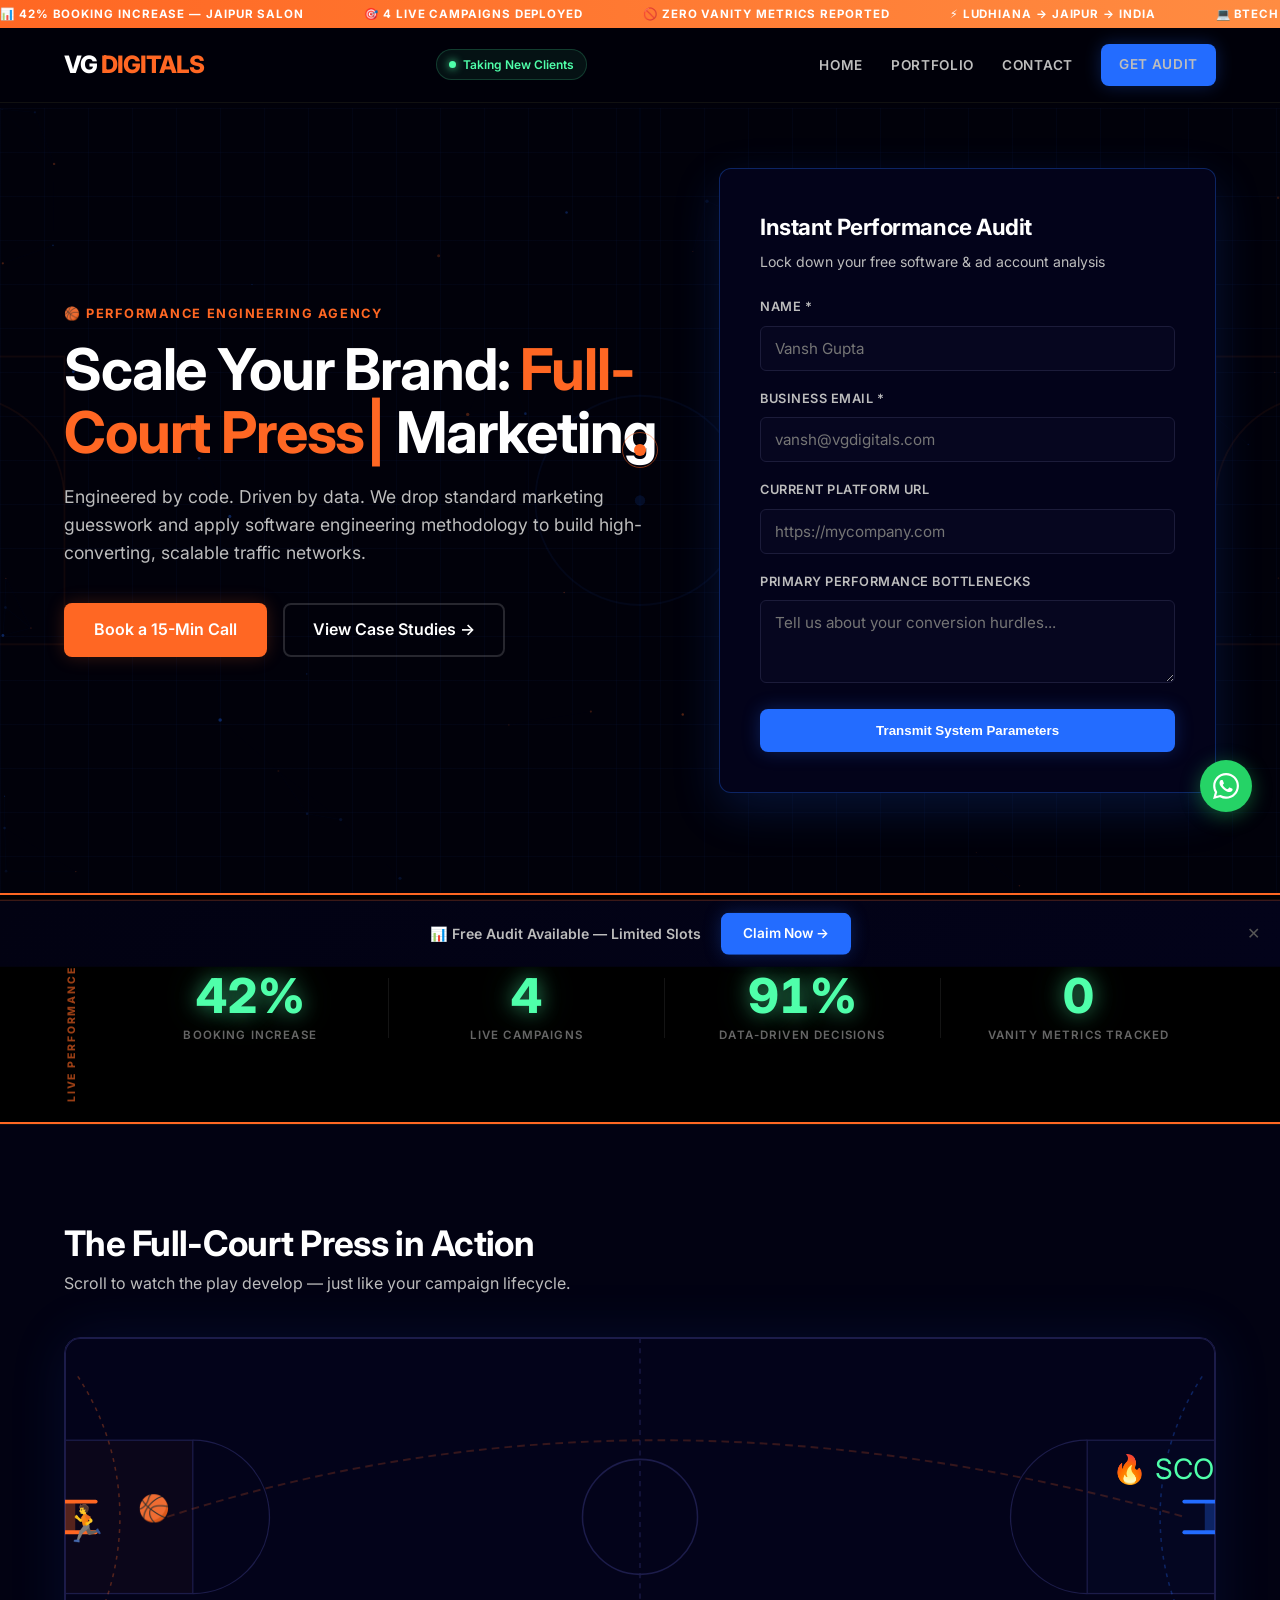
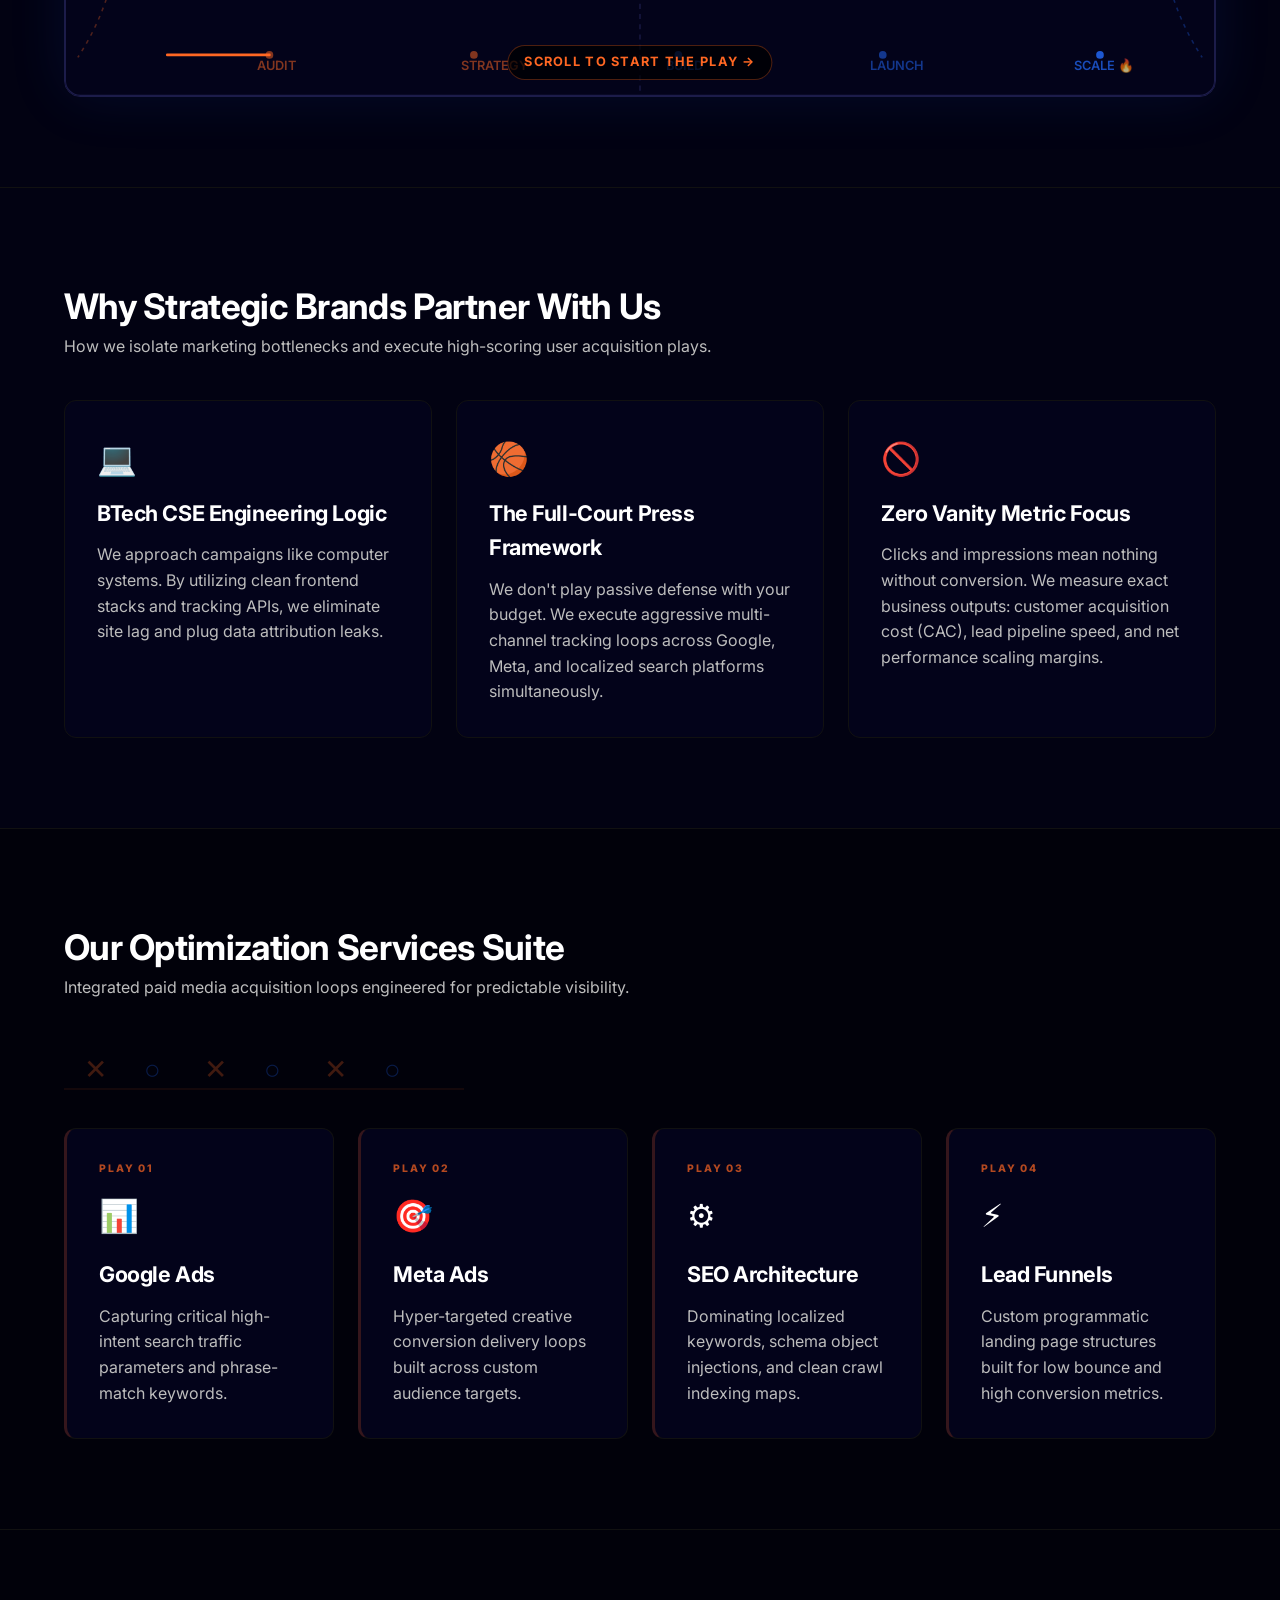
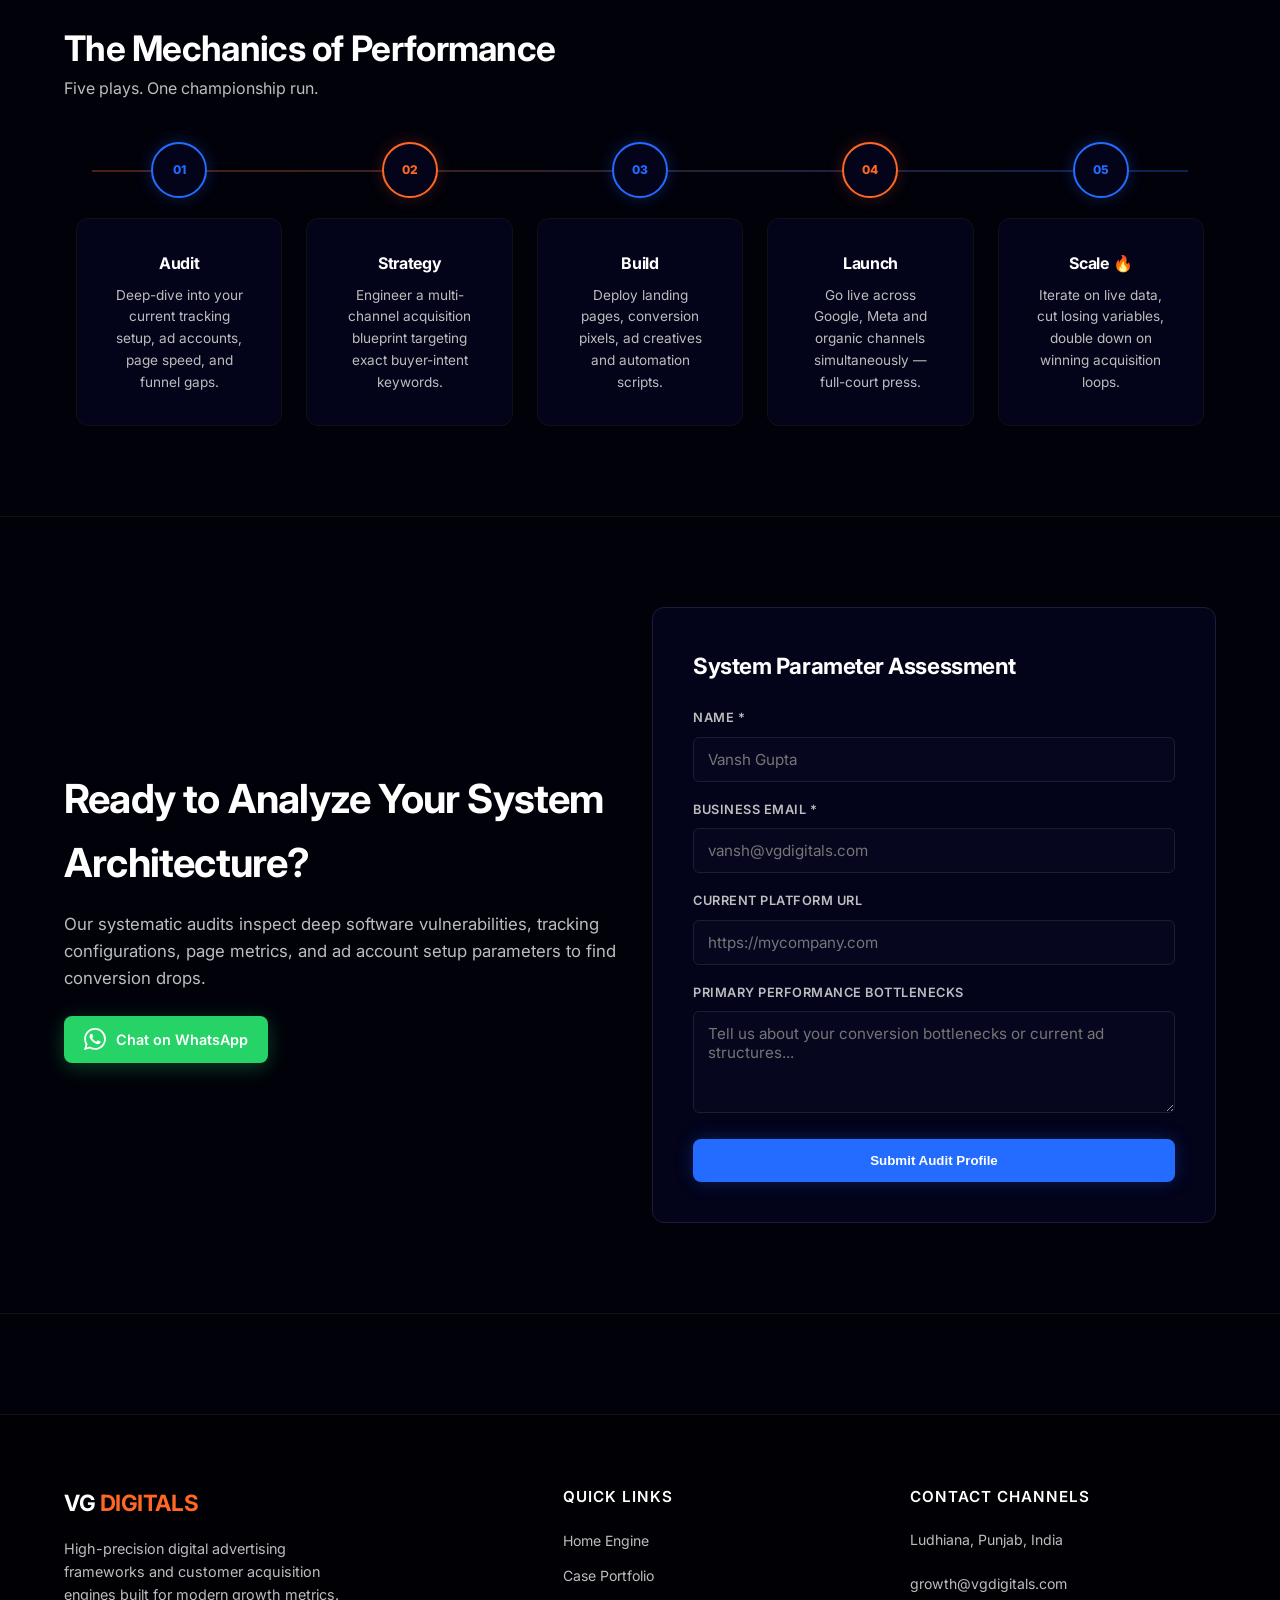
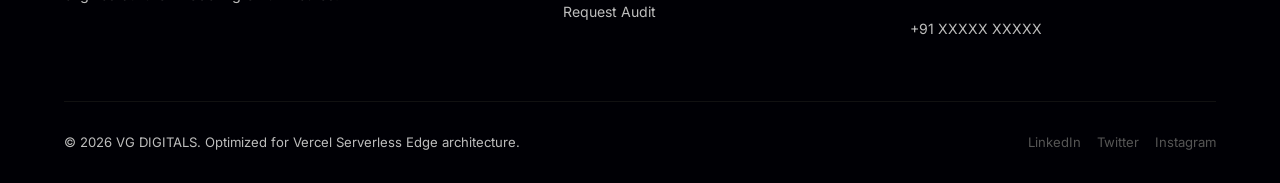
==== commit 6ab2d70a: "Update index.html" ====
--- a/index.html
+++ b/index.html
@@ -1,6 +1,13 @@
 <!DOCTYPE html>
 <html lang="en">
 <head>
+    <!-- Google Tag Manager -->
+<script>(function(w,d,s,l,i){w[l]=w[l]||[];w[l].push({'gtm.start':
+new Date().getTime(),event:'gtm.js'});var f=d.getElementsByTagName(s)[0],
+j=d.createElement(s),dl=l!='dataLayer'?'&l='+l:'';j.async=true;j.src=
+'https://www.googletagmanager.com/gtm.js?id='+i+dl;f.parentNode.insertBefore(j,f);
+})(window,document,'script','dataLayer','GTM-PGBB4X6C');</script>
+<!-- End Google Tag Manager -->
     <meta name="google-site-verification" content="2i_79GNVKfU4lnf40Wh3fELvNLLhh-7Ff8u9Ml1Krlc" />
     <meta charset="UTF-8">
     <meta name="viewport" content="width=device-width, initial-scale=1.0">
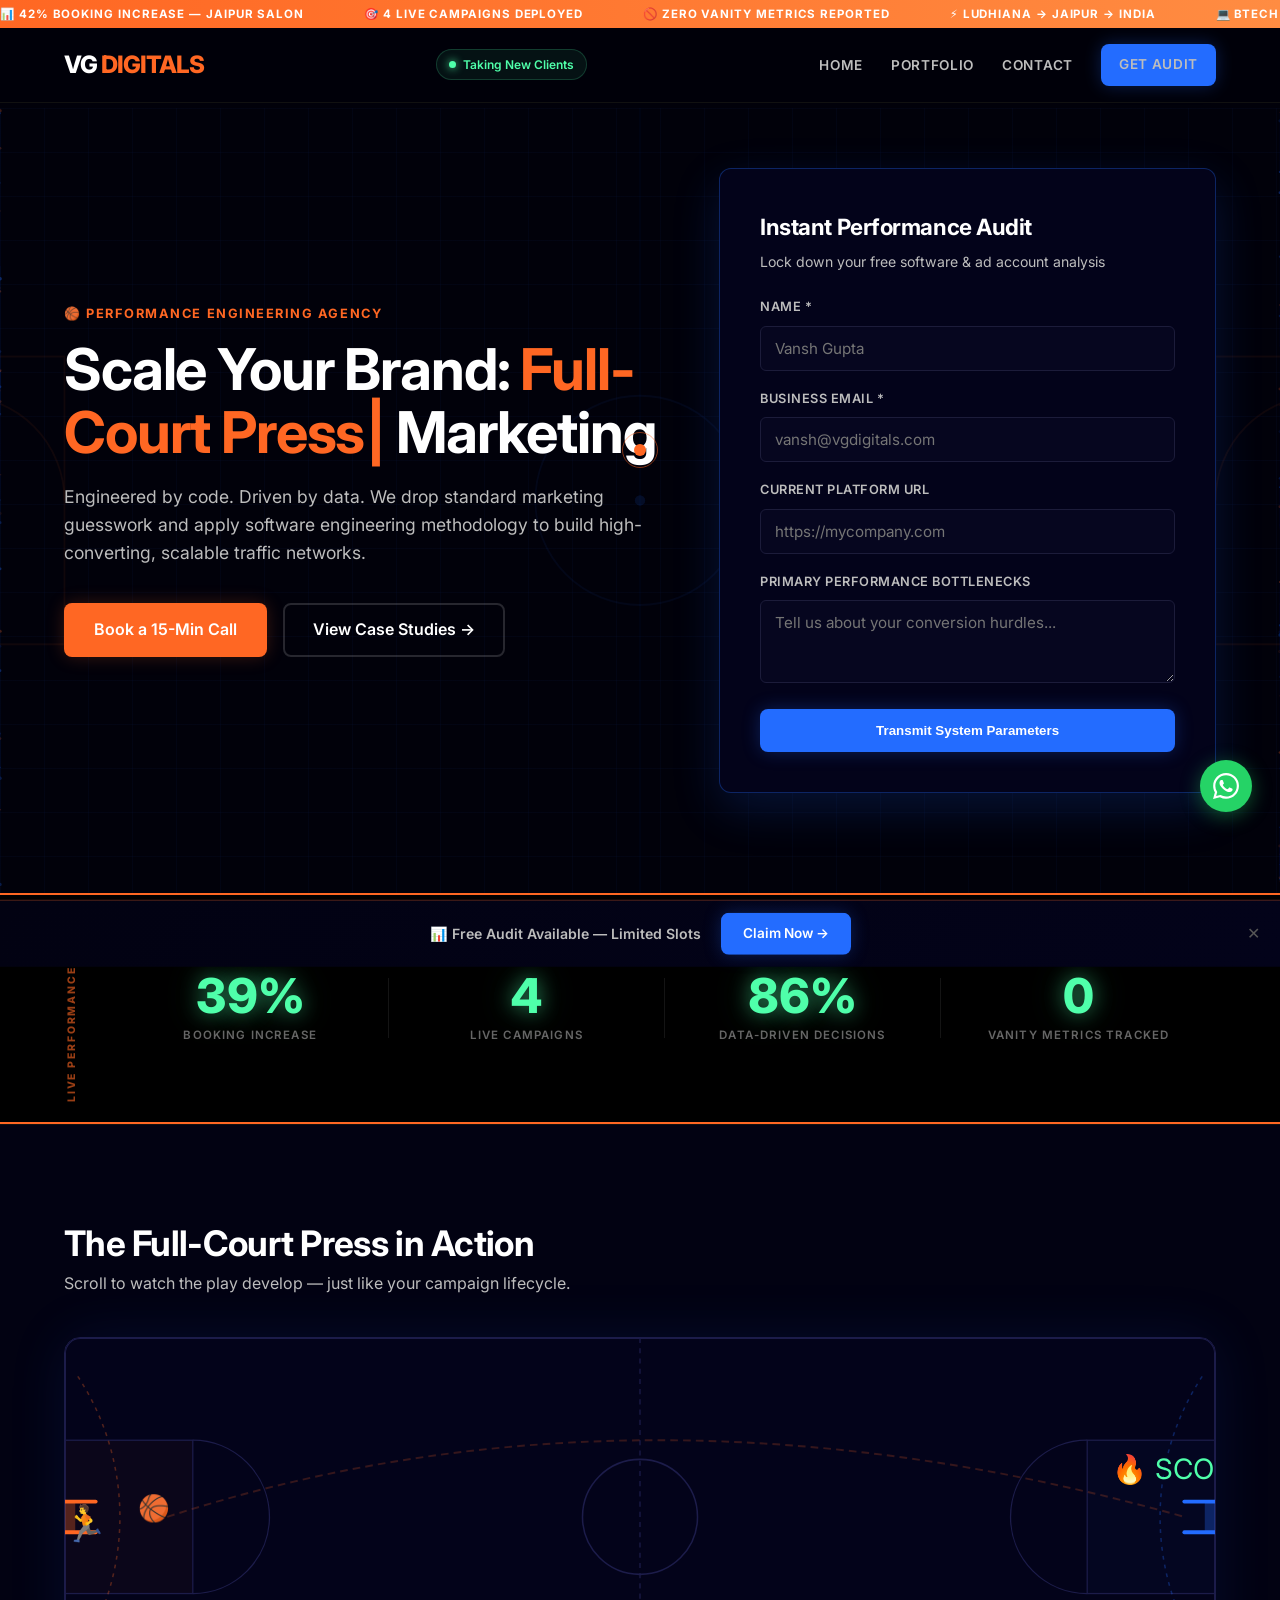
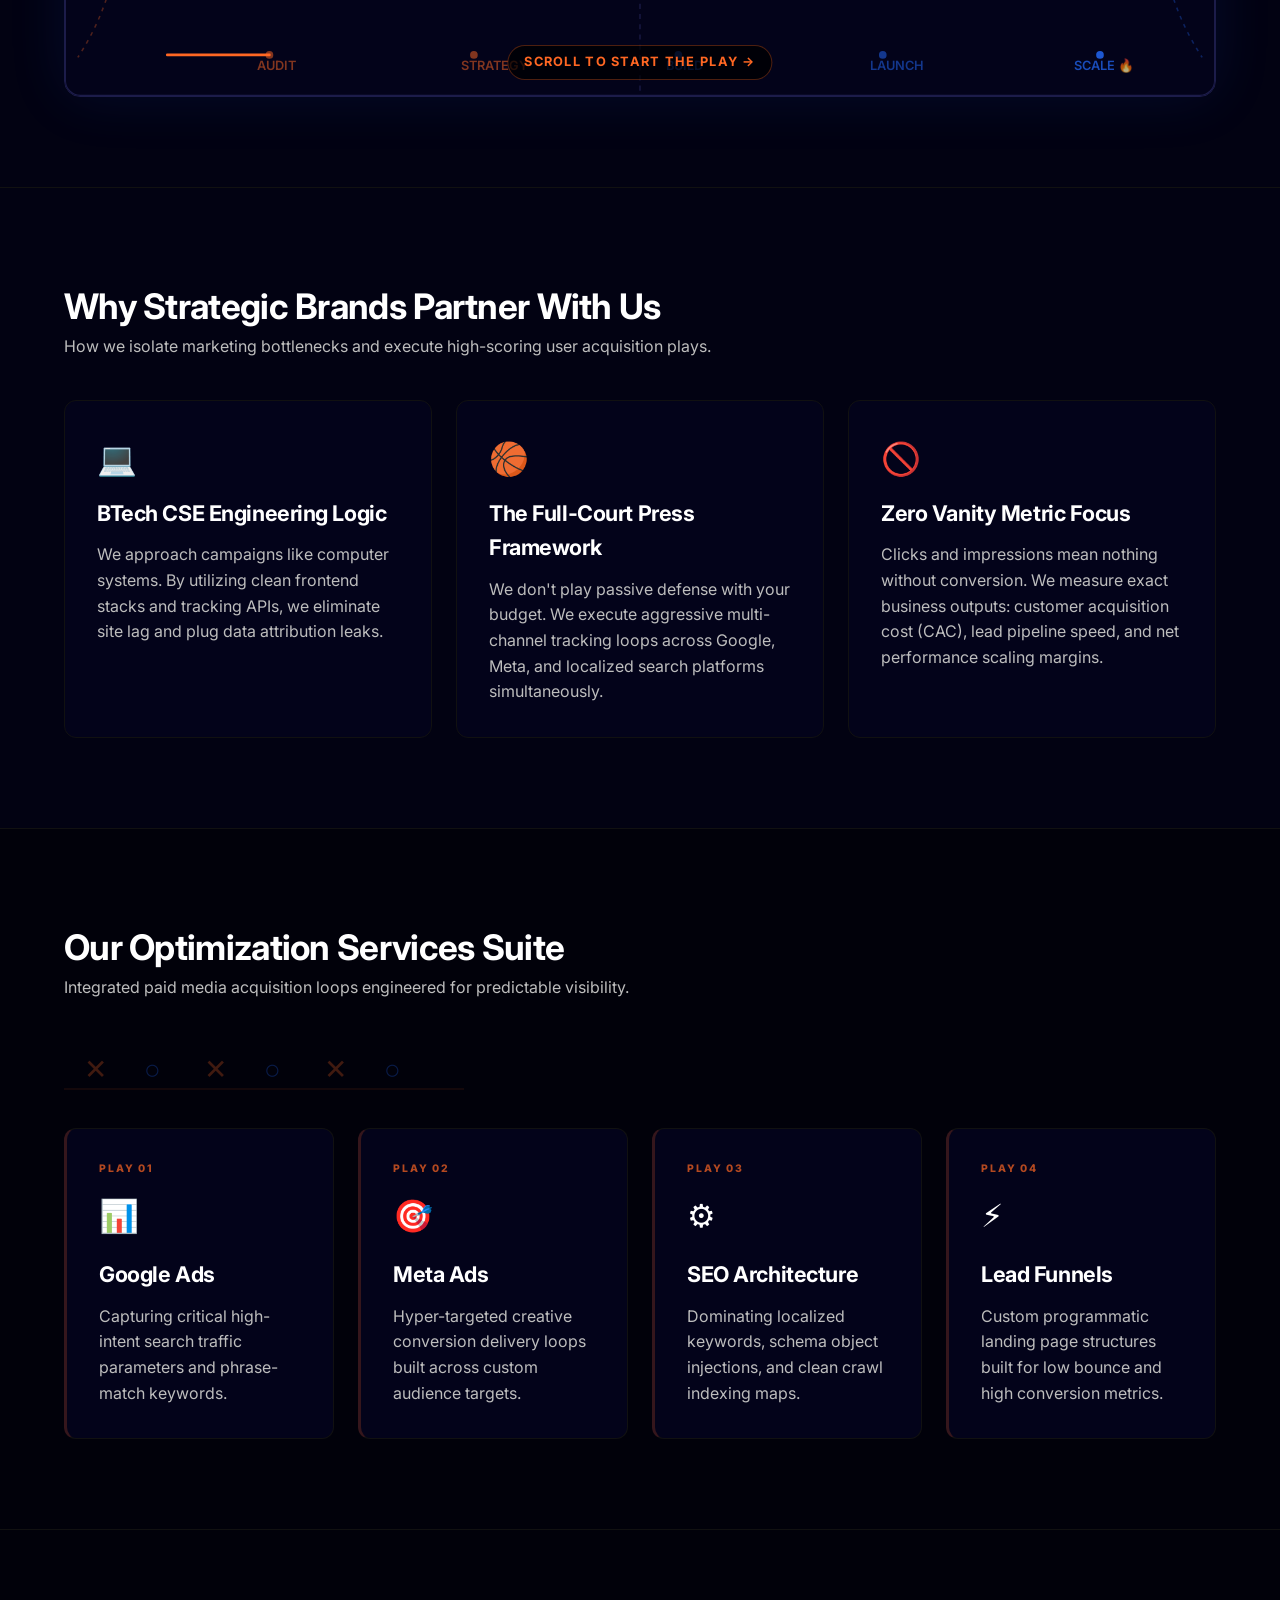
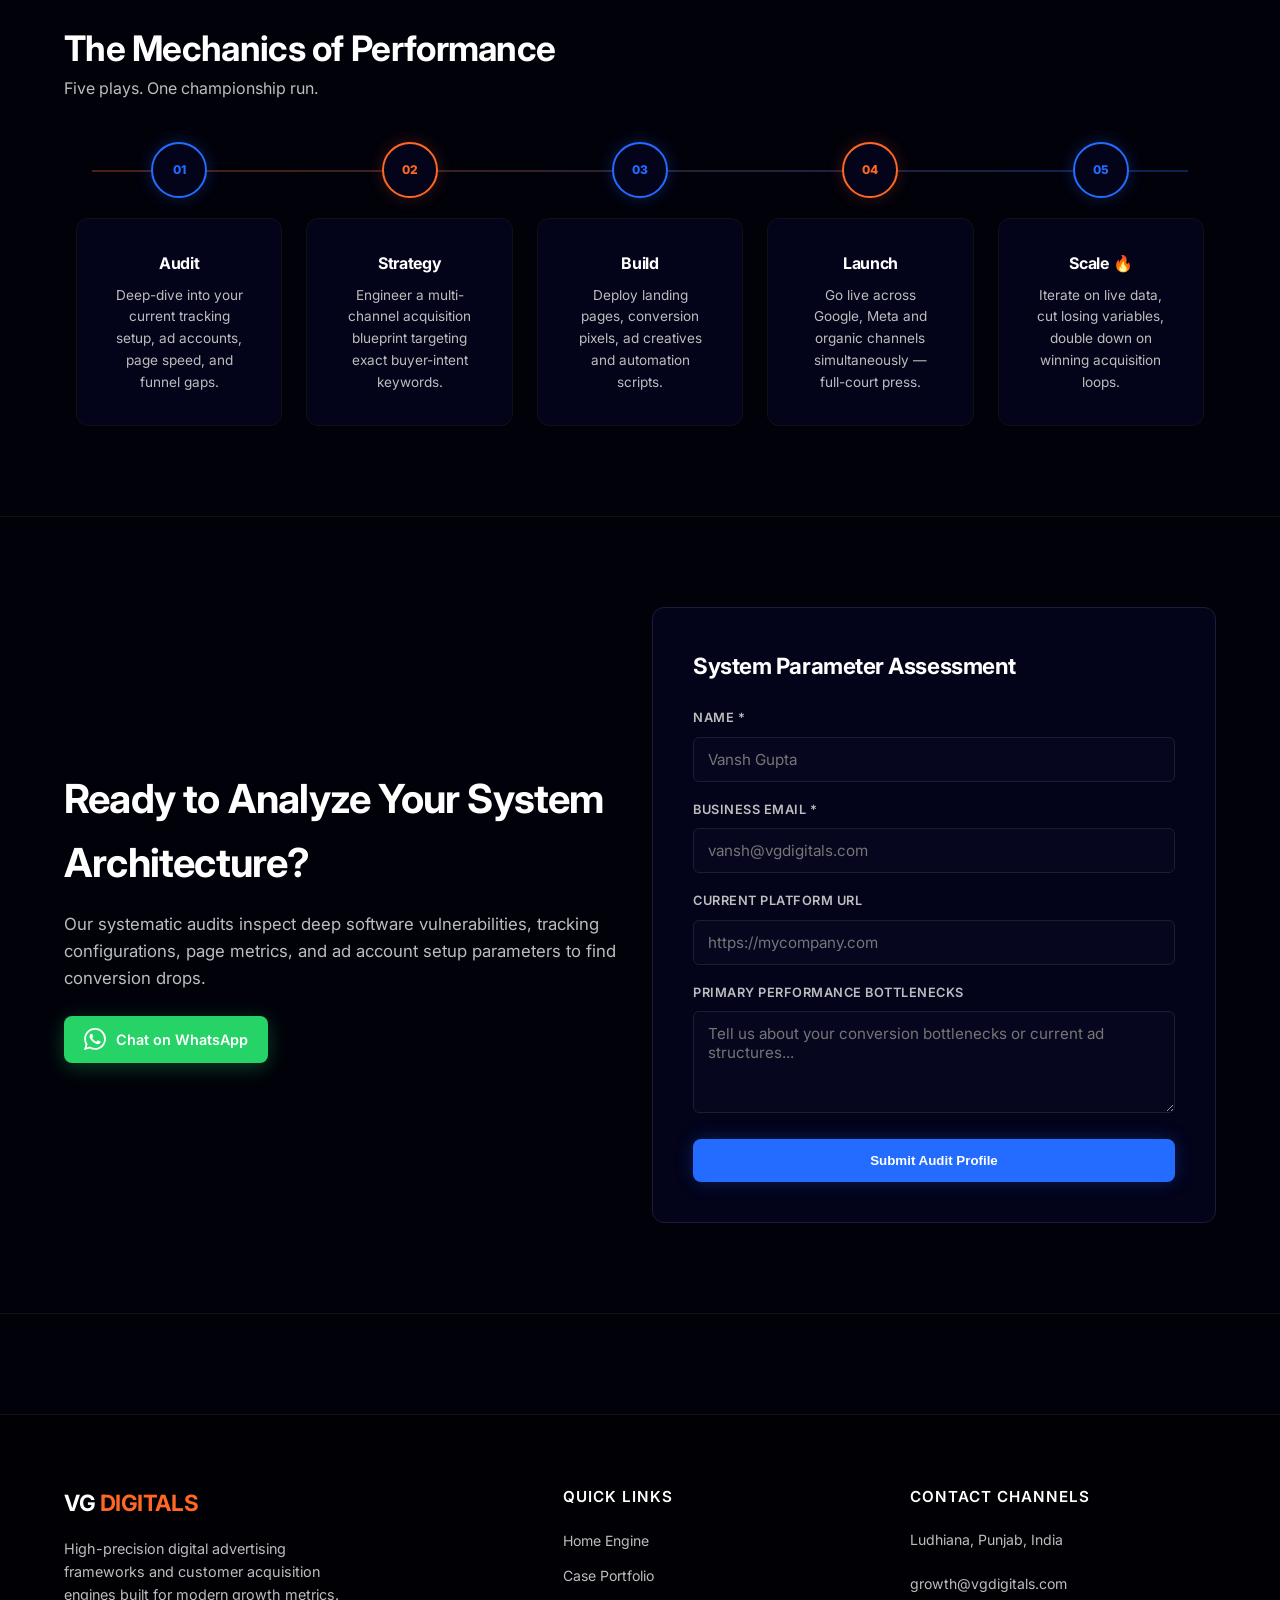
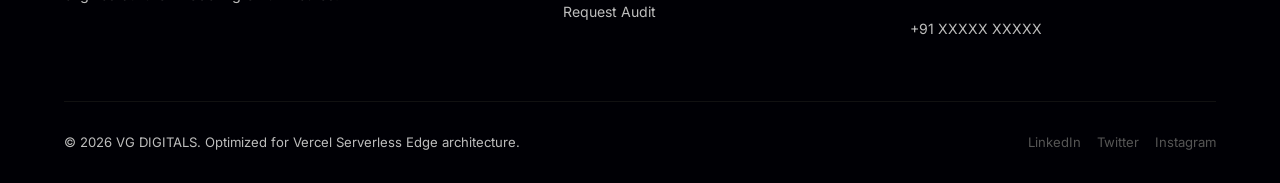
==== commit 9d982e84: "Update index.html" ====
--- a/index.html
+++ b/index.html
@@ -32,6 +32,10 @@
     <link rel="stylesheet" href="style.css">
 </head>
 <body>
+    <!-- Google Tag Manager (noscript) -->
+<noscript><iframe src="https://www.googletagmanager.com/ns.html?id=GTM-PGBB4X6C"
+height="0" width="0" style="display:none;visibility:hidden"></iframe></noscript>
+<!-- End Google Tag Manager (noscript) -->
 
     <!-- Custom cursor -->
     <div class="custom-cursor"></div>
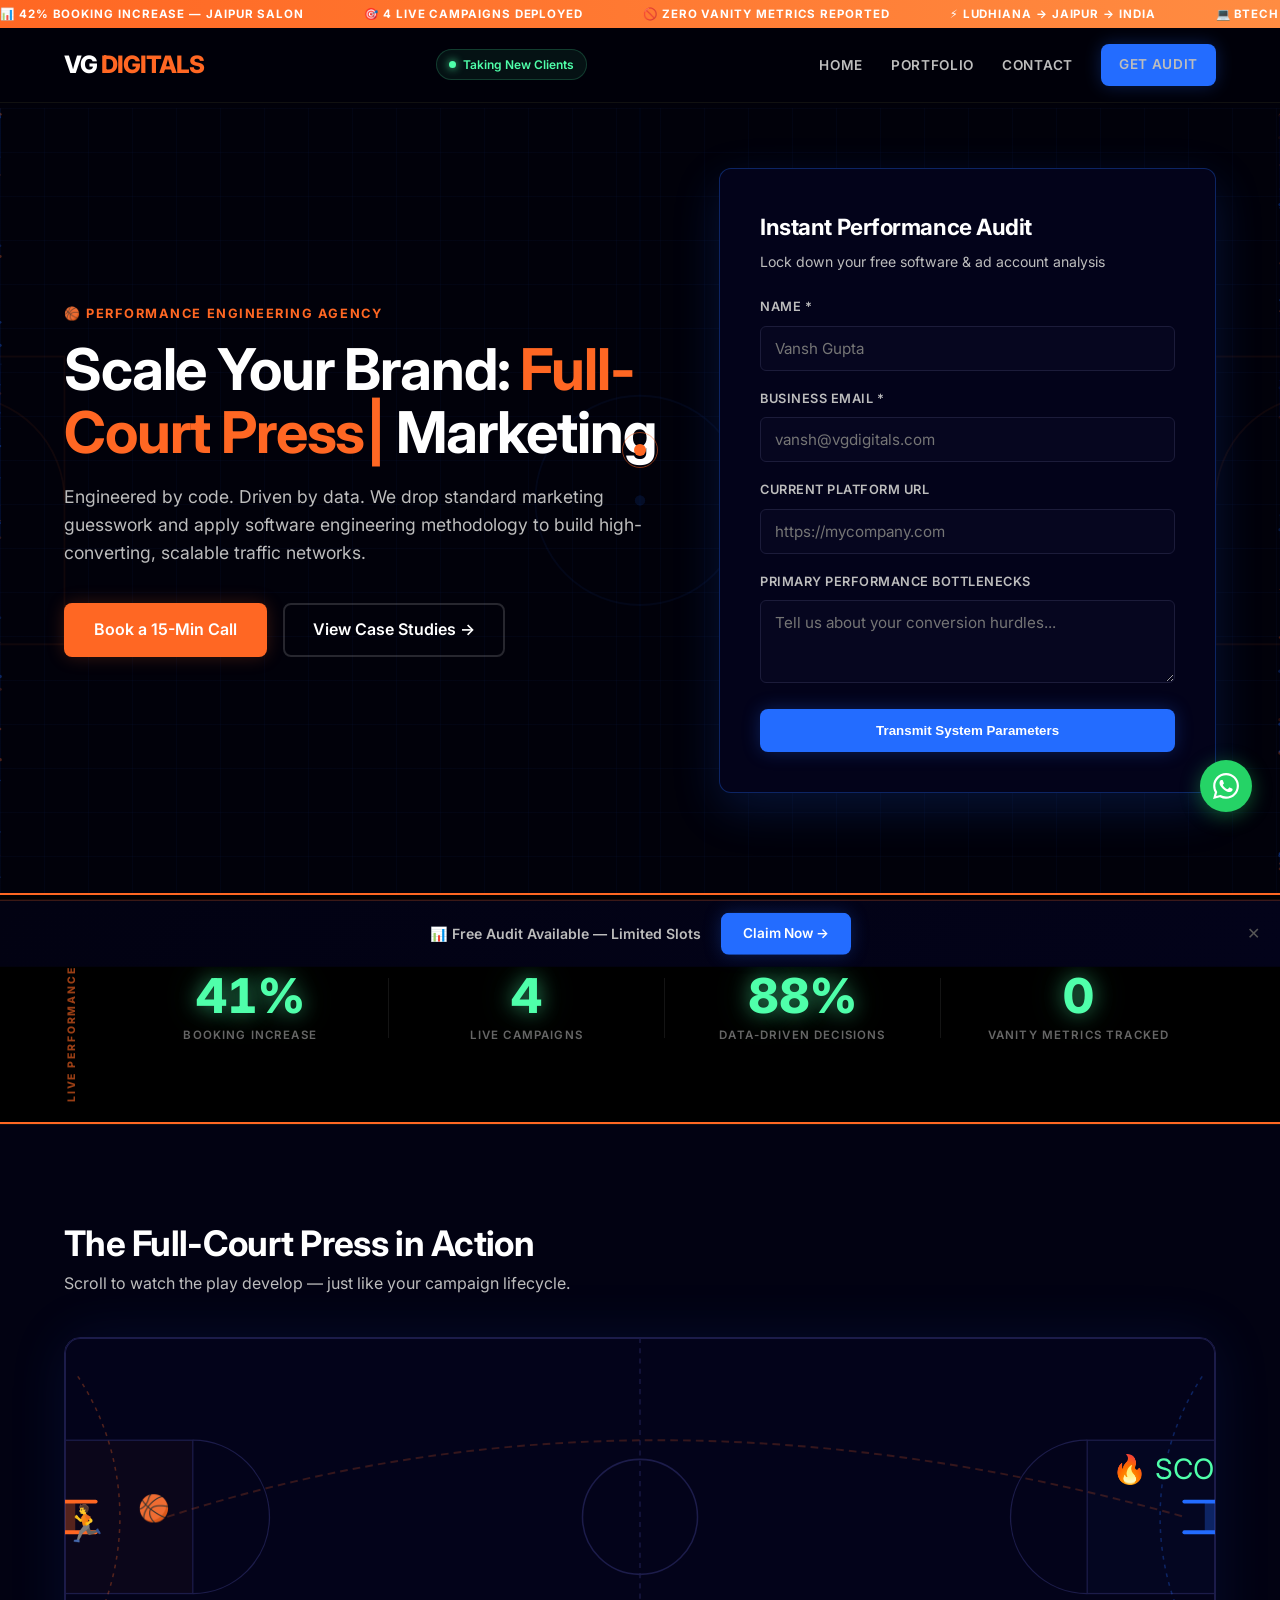
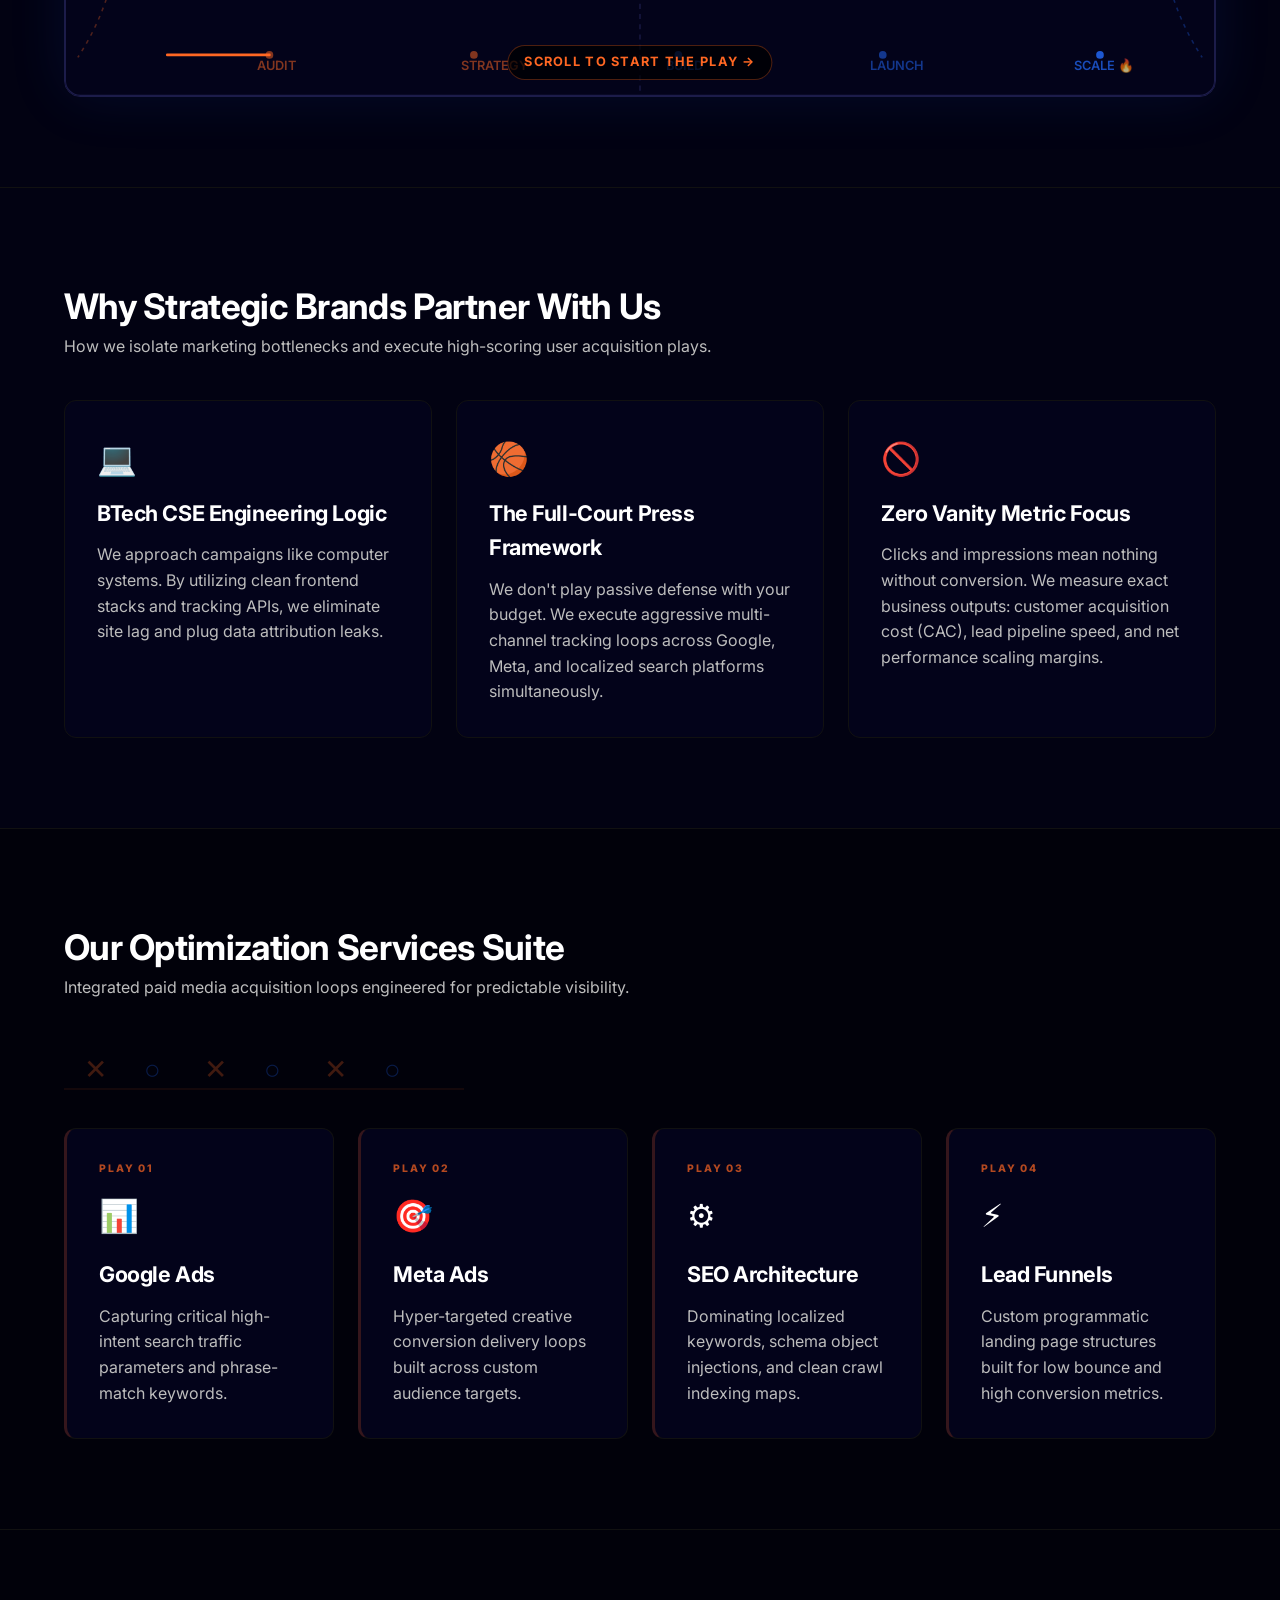
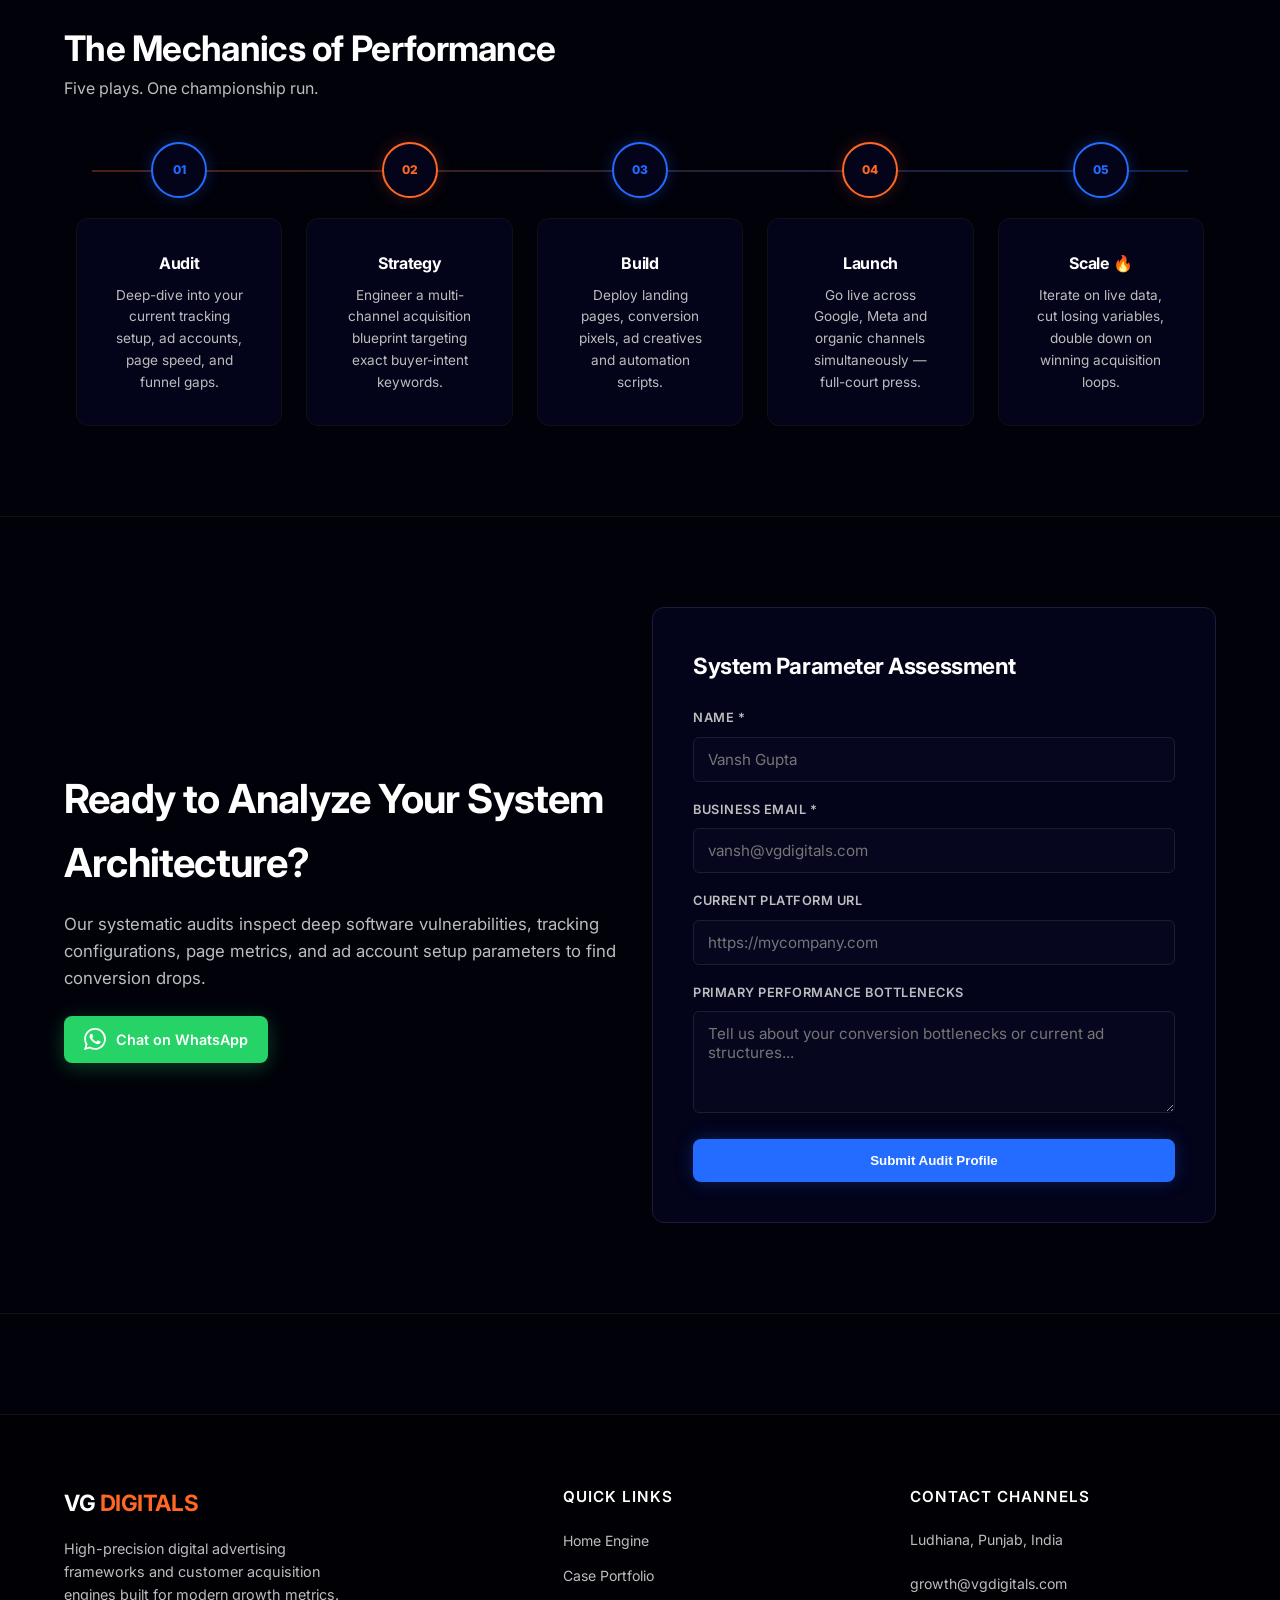
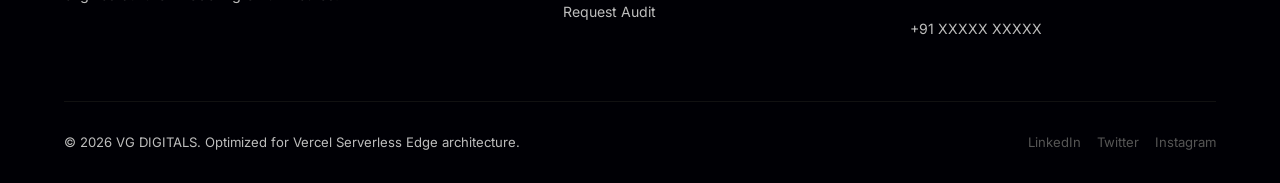
==== commit e9b242e5: "Update index.html" ====
--- a/index.html
+++ b/index.html
@@ -1,6 +1,15 @@
 <!DOCTYPE html>
 <html lang="en">
 <head>
+    <!-- Google tag (gtag.js) -->
+<script async src="https://www.googletagmanager.com/gtag/js?id=G-1DT6QR1XJL"></script>
+<script>
+  window.dataLayer = window.dataLayer || [];
+  function gtag(){dataLayer.push(arguments);}
+  gtag('js', new Date());
+
+  gtag('config', 'G-1DT6QR1XJL');
+</script>
     <!-- Google Tag Manager -->
 <script>(function(w,d,s,l,i){w[l]=w[l]||[];w[l].push({'gtm.start':
 new Date().getTime(),event:'gtm.js'});var f=d.getElementsByTagName(s)[0],
